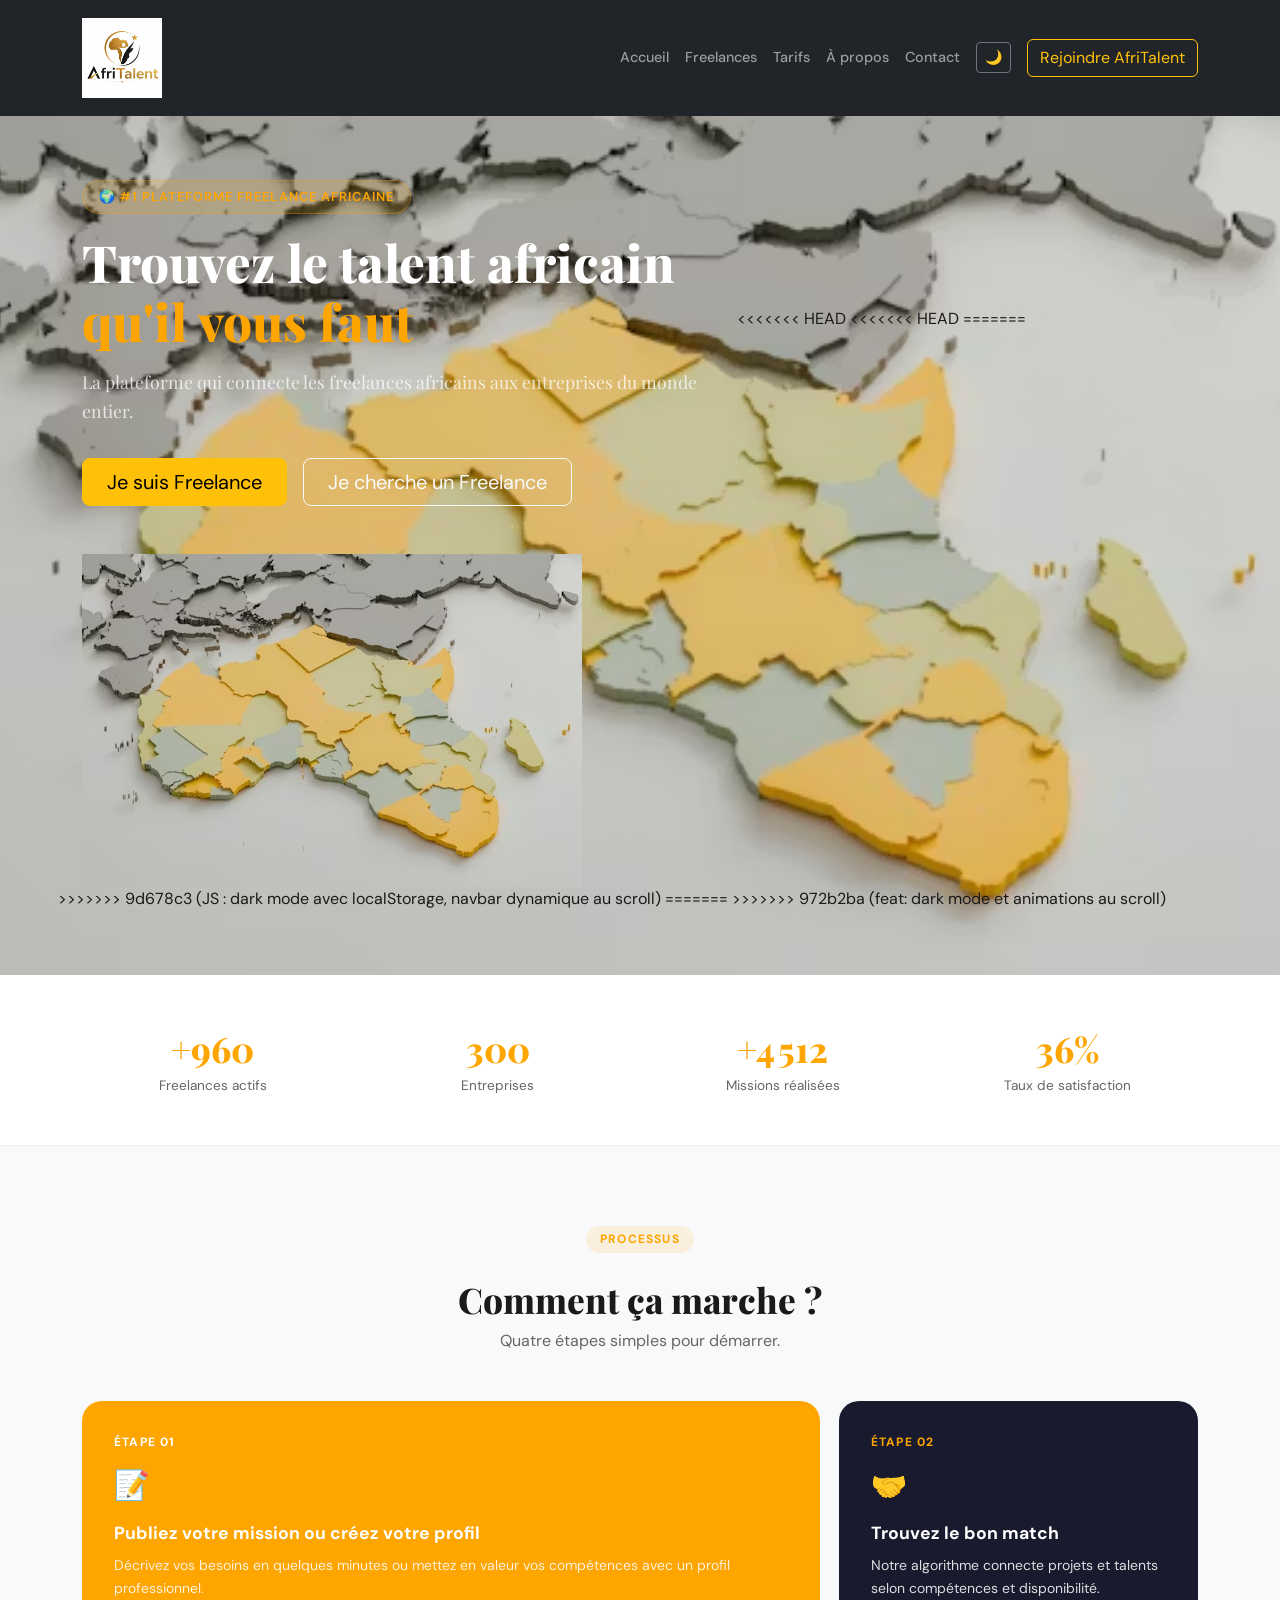
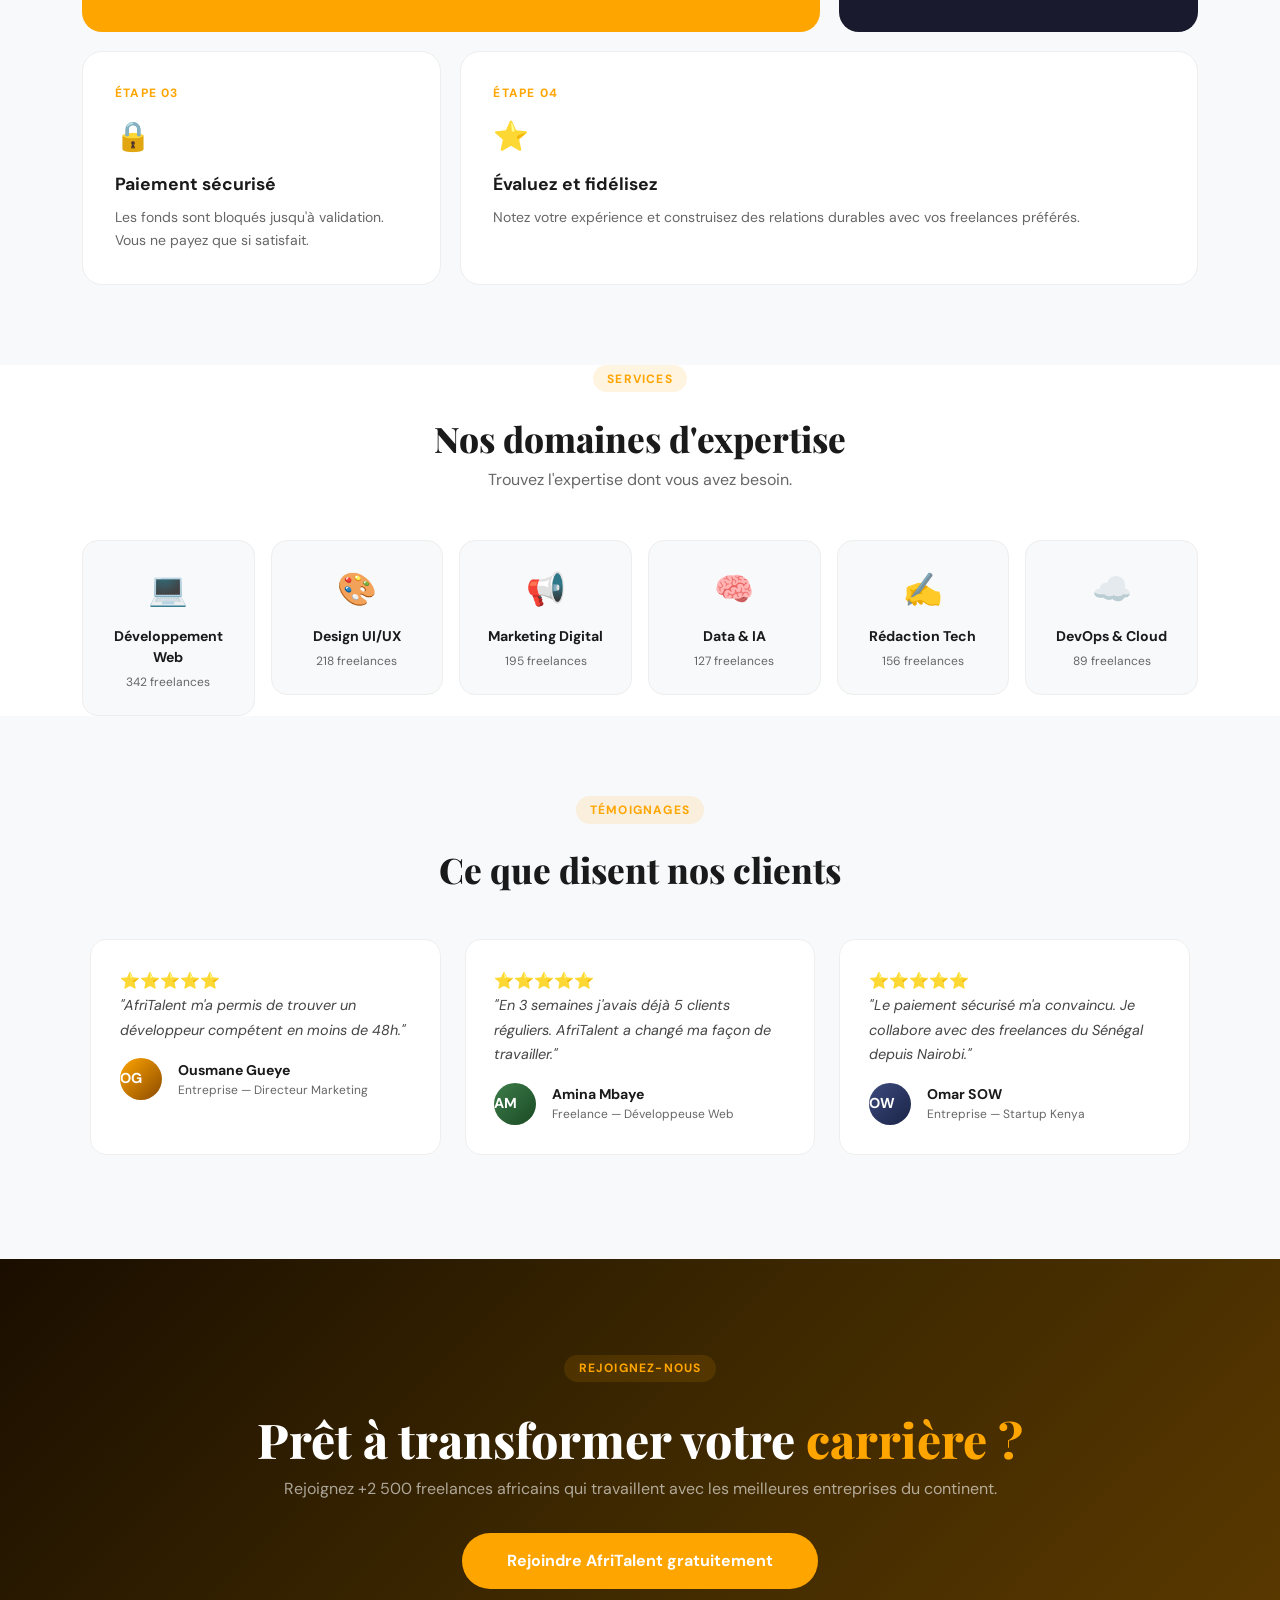
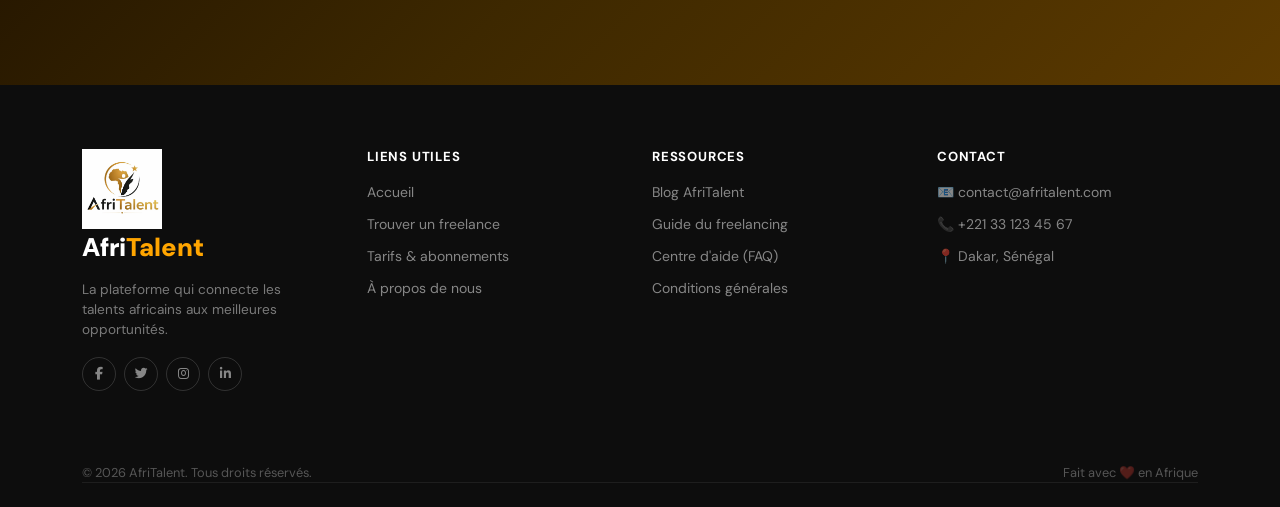
==== index.html @ da642a26 "CSS : Bento Grid, section hero et catégories, effet hover" ====
<!DOCTYPE html>
<html lang="fr">
<head>
    <meta charset="UTF-8">
    <meta name="viewport" content="width=device-width, initial-scale=1.0">
    <title>AfriTalent</title>
    <!-- Bootstrap -->
    <link href="https://cdn.jsdelivr.net/npm/bootstrap@5.3.8/dist/css/bootstrap.min.css" rel="stylesheet">
    <!-- Font Awesome -->
    <link href="https://cdnjs.cloudflare.com/ajax/libs/font-awesome/6.5.0/css/all.min.css" rel="stylesheet">
    <!-- Google Fonts -->
    <link rel="preconnect" href="https://fonts.googleapis.com">
    <link rel="preconnect" href="https://fonts.gstatic.com" crossorigin>
    <link href="https://fonts.googleapis.com/css2?family=DM+Sans:ital,opsz,wght@0,9..40,100..1000;1,9..40,100..1000&family=Playfair+Display:ital,wght@0,400..900;1,400..900&display=swap" rel="stylesheet">
    <!-- CSS perso -->
    <link rel="stylesheet" href="css/style.css">
</head>
<body>

<!-- === NAVBAR === -->
<header>
    <nav class="navbar navbar-expand-lg navbar-dark bg-dark sticky-top" id="mainNav">
        <div class="container">
            <a class="navbar-brand" href="index.html">
                <img src="images/AfriTalent log .jpeg" alt="Logo AfriTalent" height="50">
            </a>
            <button class="navbar-toggler" type="button"
                data-bs-toggle="collapse"
                data-bs-target="#navMenu"
                aria-controls="navMenu"
                aria-expanded="false"
                aria-label="Toggle navigation">
                <span class="navbar-toggler-icon"></span>
            </button>
            <div class="collapse navbar-collapse" id="navMenu">
                <ul class="navbar-nav ms-auto align-items-center">
                    <li class="nav-item"><a class="nav-link" href="index.html">Accueil</a></li>
                    <li class="nav-item"><a class="nav-link" href="freelances.html">Freelances</a></li>
                    <li class="nav-item"><a class="nav-link" href="tarifs.html">Tarifs</a></li>
                    <li class="nav-item"><a class="nav-link" href="about.html">À propos</a></li>
                    <li class="nav-item"><a class="nav-link" href="contact.html">Contact</a></li>
                    <!-- Bouton dark mode -->
                    <li class="nav-item ms-2">
                        <button id="darkModeBtn" class="btn btn-outline-secondary btn-sm">🌙</button>
                    </li>
                    <li class="nav-item ms-3">
                        <a href="#" class="btn btn-outline-warning">Rejoindre AfriTalent</a>
                    </li>
                </ul>
            </div>
        </div>
    </nav>
</header>

<main>

    <!-- === HERO === -->
    <section id="hero">
        <div class="container">
            <div class="row align-items-center g-5">
                <div class="col-lg-7 text-white">
                    <span class="hero-label">🌍 #1 Plateforme Freelance Africaine</span>
                    <h1>Trouvez le talent africain <span>qu'il vous faut</span></h1>
                    <h2>La plateforme qui connecte les freelances africains aux entreprises du monde entier.</h2>
                    <div class="d-flex flex-wrap gap-3">
                        <a href="freelances.html" class="btn btn-warning btn-lg px-4">Je suis Freelance</a>
                        <a href="freelances.html" class="btn btn-outline-light btn-lg px-4">Je cherche un Freelance</a>
                    </div>
                </div>
<<<<<<< HEAD
<<<<<<< HEAD
=======
                <!-- Image asymétrique droite -->
                <div class="col-lg-6">
                    <img src="images/african.avif"
                         alt="Freelances africains"
                         class="img-fluid hero-img-asym">
                </div>
>>>>>>> 9d678c3 (JS : dark mode avec localStorage, navbar dynamique au scroll)
=======
>>>>>>> 972b2ba (feat: dark mode et animations au scroll)
            </div>
        </div>
    </section>

    <!-- === STATISTIQUES === -->
    <section id="statistiques">
        <div class="container">
            <div class="row text-center g-4">
                <div class="col-6 col-md-3">
                    <div class="stat-number">+<span class="counter" data-target="2500">0</span></div>
                    <div class="stat-label">Freelances actifs</div>
                </div>
                <div class="col-6 col-md-3">
                    <div class="stat-number"><span class="counter" data-target="800">0</span></div>
                    <div class="stat-label">Entreprises</div>
                </div>
                <div class="col-6 col-md-3">
                    <div class="stat-number">+<span class="counter" data-target="12000">0</span></div>
                    <div class="stat-label">Missions réalisées</div>
                </div>
                <div class="col-6 col-md-3">
                    <div class="stat-number"><span class="counter" data-target="98">0</span>%</div>
                    <div class="stat-label">Taux de satisfaction</div>
                </div>
            </div>
        </div>
    </section>

    <!-- === COMMENT CA MARCHE === -->
    <section id="how">
        <div class="container">
            <div class="text-center mb-5">
                <span class="section-label">Processus</span>
                <h2 class="section-title">Comment ça marche ?</h2>
                <p class="section-sub">Quatre étapes simples pour démarrer.</p>
            </div>
            <div class="bento-grid">
                <div class="bento-card accent large">
                    <div class="bento-step">Étape 01</div>
                    <div class="bento-icon">📝</div>
                    <div class="bento-title">Publiez votre mission ou créez votre profil</div>
                    <div class="bento-desc">Décrivez vos besoins en quelques minutes ou mettez en valeur vos compétences avec un profil professionnel.</div>
                </div>
                <div class="bento-card dark">
                    <div class="bento-step">Étape 02</div>
                    <div class="bento-icon">🤝</div>
                    <div class="bento-title">Trouvez le bon match</div>
                    <div class="bento-desc">Notre algorithme connecte projets et talents selon compétences et disponibilité.</div>
                </div>
                <div class="bento-card light">
                    <div class="bento-step">Étape 03</div>
                    <div class="bento-icon">🔒</div>
                    <div class="bento-title">Paiement sécurisé</div>
                    <div class="bento-desc">Les fonds sont bloqués jusqu'à validation. Vous ne payez que si satisfait.</div>
                </div>
                <div class="bento-card light large">
                    <div class="bento-step">Étape 04</div>
                    <div class="bento-icon">⭐</div>
                    <div class="bento-title">Évaluez et fidélisez</div>
                    <div class="bento-desc">Notez votre expérience et construisez des relations durables avec vos freelances préférés.</div>
                </div>
            </div>
        </div>
    </section>

    <!-- === CATEGORIES === -->
    <section id="services">
        <div class="container">
            <div class="text-center mb-5">
                <span class="section-label">Services</span>
                <h2 class="section-title">Nos domaines d'expertise</h2>
                <p class="section-sub">Trouvez l'expertise dont vous avez besoin.</p>
            </div>
            <div class="row g-3">
                <div class="col-6 col-md-4 col-lg-2">
                    <div class="cat-card">
                        <div class="cat-icon">💻</div>
                        <div class="cat-title">Développement Web</div>
                        <div class="cat-count">342 freelances</div>
                    </div>
                </div>
                <div class="col-6 col-md-4 col-lg-2">
                    <div class="cat-card">
                        <div class="cat-icon">🎨</div>
                        <div class="cat-title">Design UI/UX</div>
                        <div class="cat-count">218 freelances</div>
                    </div>
                </div>
                <div class="col-6 col-md-4 col-lg-2">
                    <div class="cat-card">
                        <div class="cat-icon">📢</div>
                        <div class="cat-title">Marketing Digital</div>
                        <div class="cat-count">195 freelances</div>
                    </div>
                </div>
                <div class="col-6 col-md-4 col-lg-2">
                    <div class="cat-card">
                        <div class="cat-icon">🧠</div>
                        <div class="cat-title">Data & IA</div>
                        <div class="cat-count">127 freelances</div>
                    </div>
                </div>
                <div class="col-6 col-md-4 col-lg-2">
                    <div class="cat-card">
                        <div class="cat-icon">✍️</div>
                        <div class="cat-title">Rédaction Tech</div>
                        <div class="cat-count">156 freelances</div>
                    </div>
                </div>
                <div class="col-6 col-md-4 col-lg-2">
                    <div class="cat-card">
                        <div class="cat-icon">☁️</div>
                        <div class="cat-title">DevOps & Cloud</div>
                        <div class="cat-count">89 freelances</div>
                    </div>
                </div>
            </div>
        </div>
    </section>

    <!-- === TEMOIGNAGES === -->
    <section id="temoignages">
        <div class="container">
            <div class="text-center mb-5">
                <span class="section-label">Témoignages</span>
                <h2 class="section-title">Ce que disent nos clients</h2>
            </div>
            <div id="testiCarousel" class="carousel slide" data-bs-ride="carousel">
                <div class="carousel-indicators">
                    <button type="button" data-bs-target="#testiCarousel" data-bs-slide-to="0" class="active"></button>
                    <button type="button" data-bs-target="#testiCarousel" data-bs-slide-to="1"></button>
                    <button type="button" data-bs-target="#testiCarousel" data-bs-slide-to="2"></button>
                </div>
                <div class="carousel-inner pb-4">
                    <!-- Slide 1 -->
                    <div class="carousel-item active">
                        <div class="row g-4 px-2">
                            <div class="col-md-4">
                                <div class="testi-card">
                                    <div class="testi-stars">⭐⭐⭐⭐⭐</div>
                                    <p class="testi-quote">"AfriTalent m'a permis de trouver un développeur compétent en moins de 48h."</p>
                                    <div class="d-flex align-items-center gap-3 mt-3">
                                        <div class="testi-avatar" style="background:linear-gradient(135deg,orange,#8B4A00);">OG</div>
                                        <div>
                                            <div class="testi-name">Ousmane Gueye</div>
                                            <div class="testi-role">Entreprise — Directeur Marketing</div>
                                        </div>
                                    </div>
                                </div>
                            </div>
                            <div class="col-md-4">
                                <div class="testi-card">
                                    <div class="testi-stars">⭐⭐⭐⭐⭐</div>
                                    <p class="testi-quote">"En 3 semaines j'avais déjà 5 clients réguliers. AfriTalent a changé ma façon de travailler."</p>
                                    <div class="d-flex align-items-center gap-3 mt-3">
                                        <div class="testi-avatar" style="background:linear-gradient(135deg,#3D7D4A,#1A4A24);">AM</div>
                                        <div>
                                            <div class="testi-name">Amina Mbaye</div>
                                            <div class="testi-role">Freelance — Développeuse Web</div>
                                        </div>
                                    </div>
                                </div>
                            </div>
                            <div class="col-md-4">
                                <div class="testi-card">
                                    <div class="testi-stars">⭐⭐⭐⭐⭐</div>
                                    <p class="testi-quote">"Le paiement sécurisé m'a convaincu. Je collabore avec des freelances du Sénégal depuis Nairobi."</p>
                                    <div class="d-flex align-items-center gap-3 mt-3">
                                        <div class="testi-avatar" style="background:linear-gradient(135deg,#3D4A7D,#1A2447);">OW</div>
                                        <div>
                                            <div class="testi-name">Omar SOW</div>
                                            <div class="testi-role">Entreprise — Startup Kenya</div>
                                        </div>
                                    </div>
                                </div>
                            </div>
                        </div>
                    </div>
                    <!-- Slide 2 -->
                    <div class="carousel-item">
                        <div class="row g-4 px-2">
                            <div class="col-md-4">
                                <div class="testi-card">
                                    <div class="testi-stars">⭐⭐⭐⭐⭐</div>
                                    <p class="testi-quote">"Mes revenus ont triplé en 6 mois. J'ai pu quitter mon emploi salarié grâce à AfriTalent."</p>
                                    <div class="d-flex align-items-center gap-3 mt-3">
                                        <div class="testi-avatar" style="background:linear-gradient(135deg,#D44343,#8B1A1A);">FD</div>
                                        <div>
                                            <div class="testi-name">Fatou Diallo</div>
                                            <div class="testi-role">Freelance — Data Analyst</div>
                                        </div>
                                    </div>
                                </div>
                            </div>
                            <div class="col-md-4">
                                <div class="testi-card">
                                    <div class="testi-stars">⭐⭐⭐⭐</div>
                                    <p class="testi-quote">"La plateforme est intuitive, le support réactif. Nos projets sont toujours livrés dans les délais."</p>
                                    <div class="d-flex align-items-center gap-3 mt-3">
                                        <div class="testi-avatar" style="background:linear-gradient(135deg,#43B8D4,#1A6B8B);">MC</div>
                                        <div>
                                            <div class="testi-name">Mohamed Camara</div>
                                            <div class="testi-role">Entreprise — Mali Invest</div>
                                        </div>
                                    </div>
                                </div>
                            </div>
                            <div class="col-md-4">
                                <div class="testi-card">
                                    <div class="testi-stars">⭐⭐⭐⭐⭐</div>
                                    <p class="testi-quote">"AfriTalent est la preuve que l'Afrique déborde de talents. Fier d'y contribuer chaque jour."</p>
                                    <div class="d-flex align-items-center gap-3 mt-3">
                                        <div class="testi-avatar" style="background:linear-gradient(135deg,#A843D4,#5A1A8B);">ZA</div>
                                        <div>
                                            <div class="testi-name">Mouhamed THIANE</div>
                                            <div class="testi-role">Freelance — UX Designer</div>
                                        </div>
                                    </div>
                                </div>
                            </div>
                        </div>
                    </div>
                    <!-- Slide 3 -->
                    <div class="carousel-item">
                        <div class="row g-4 px-2">
                            <div class="col-md-4">
                                <div class="testi-card">
                                    <div class="testi-stars">⭐⭐⭐⭐⭐</div>
                                    <p class="testi-quote">"Nous avons trouvé un expert DevOps en 24h pour un projet critique. Qualité au rendez-vous."</p>
                                    <div class="d-flex align-items-center gap-3 mt-3">
                                        <div class="testi-avatar" style="background:linear-gradient(135deg,#D48743,#8B4A1A);">MD</div>
                                        <div>
                                            <div class="testi-name">Moustapha DIOP</div>
                                            <div class="testi-role">Entreprise — CTO FinTechCI</div>
                                        </div>
                                    </div>
                                </div>
                            </div>
                            <div class="col-md-4">
                                <div class="testi-card">
                                    <div class="testi-stars">⭐⭐⭐⭐</div>
                                    <p class="testi-quote">"Excellente expérience. Les profils sont bien vérifiés. Très bonne initiative panafricaine."</p>
                                    <div class="d-flex align-items-center gap-3 mt-3">
                                        <div class="testi-avatar" style="background:linear-gradient(135deg,#43D4A8,#1A8B62);">OT</div>
                                        <div>
                                            <div class="testi-name">Oumou THIANE</div>
                                            <div class="testi-role">Freelance — Rédactrice Tech</div>
                                        </div>
                                    </div>
                                </div>
                            </div>
                            <div class="col-md-4">
                                <div class="testi-card">
                                    <div class="testi-stars">⭐⭐⭐⭐⭐</div>
                                    <p class="testi-quote">"J'ai rejoint AfriTalent il y a 1 an. Aujourd'hui j'ai une équipe virtuelle et des projets passionnants."</p>
                                    <div class="d-flex align-items-center gap-3 mt-3">
                                        <div class="testi-avatar" style="background:linear-gradient(135deg,#D4C443,#8B7A1A);">DB</div>
                                        <div>
                                            <div class="testi-name">Diallo Boubacar</div>
                                            <div class="testi-role">Freelance — Growth Hacker</div>
                                        </div>
                                    </div>
                                </div>
                            </div>
                        </div>
                    </div>
                </div>
                <!-- Bouton Précédent-->
                <button class="carousel-control-prev" type="button" data-bs-target="#testiCarousel" data-bs-slide="prev">
                    <span class="carousel-control-prev-icon" aria-hidden="true"></span>
                    <span class="visually-hidden">Précédent</span>
                </button>
                <!-- Bouton Suivant-->
                <button class="carousel-control-next" type="button" data-bs-target="#testiCarousel" data-bs-slide="next">
                    <span class="carousel-control-next-icon" aria-hidden="true"></span>
                    <span class="visually-hidden">Suivant</span>
                </button>
            </div>
        </div>
    </section>

    <!-- === CTA === -->
    <section id="cta">
        <div class="container">
            <span class="section-label">Rejoignez-nous</span>
            <h2>Prêt à transformer votre <span>carrière ?</span></h2>
            <p>Rejoignez +2 500 freelances africains qui travaillent avec les meilleures entreprises du continent.</p>
            <a href="#" class="btn-cta">Rejoindre AfriTalent gratuitement</a>
        </div>
    </section>

</main>

<!-- === FOOTER === -->
<footer>
    <div class="container">
        <div class="row g-4">
            <div class="col-lg-3 col-md-6">
                <a class="navbar-brand" href="index.html">
                <img src="images/AfriTalent log .jpeg" alt="Logo AfriTalent" height="50">
                </a>
                <div class="footer-brand">Afri<span>Talent</span></div>
                <p class="footer-desc">La plateforme qui connecte les talents africains aux meilleures opportunités.</p>
                <div class="mt-3 d-flex gap-2">
                    <a href="#" class="social-icon"><i class="fab fa-facebook-f"></i></a>
                    <a href="#" class="social-icon"><i class="fab fa-twitter"></i></a>
                    <a href="#" class="social-icon"><i class="fab fa-instagram"></i></a>
                    <a href="#" class="social-icon"><i class="fab fa-linkedin-in"></i></a>
                </div>
            </div>
            <div class="col-lg-3 col-md-6">
                <h6 class="footer-title">Liens utiles</h6>
                <ul class="footer-links">
                    <li><a href="index.html">Accueil</a></li>
                    <li><a href="freelances.html">Trouver un freelance</a></li>
                    <li><a href="tarifs.html">Tarifs & abonnements</a></li>
                    <li><a href="about.html">À propos de nous</a></li>
                </ul>
            </div>
            <div class="col-lg-3 col-md-6">
                <h6 class="footer-title">Ressources</h6>
                <ul class="footer-links">
                    <li><a href="#">Blog AfriTalent</a></li>
                    <li><a href="#">Guide du freelancing</a></li>
                    <li><a href="#">Centre d'aide (FAQ)</a></li>
                    <li><a href="#">Conditions générales</a></li>
                </ul>
            </div>
            <div class="col-lg-3 col-md-6">
                <h6 class="footer-title">Contact</h6>
                <ul class="footer-links">
                    <li><a href="#">📧 contact@afritalent.com</a></li>
                    <li><a href="#">📞 +221 33 123 45 67</a></li>
                    <li><a href="#">📍 Dakar, Sénégal</a></li>
                </ul>
            </div>
        </div>
        <div class="footer-bottom">
            <span>© <span id="year"></span> AfriTalent. Tous droits réservés.</span>
            <span>Fait avec ❤️ en Afrique</span>
        </div>
    </div>
</footer>

<!-- Bootstrap JS -->
<script src="https://cdn.jsdelivr.net/npm/bootstrap@5.3.8/dist/js/bootstrap.bundle.min.js"></script>
<script src="js/main.js"></script>

<!-- Bouton retour en haut -->
<button id="btnTop" style="display:none;position:fixed;bottom:30px;right:30px;width:45px;height:45px;background:orange;color:white;border:none;border-radius:50%;font-size:1.2rem;cursor:pointer;z-index:999;align-items:center;justify-content:center;box-shadow:0 4px 15px rgba(255,165,0,0.4);">↑</button>

</body>
</html>
---- css/style.css ----
/* ==VARIABLES CSS ==*/
:root{
    --couleur-primaire:#FFA500;
    --couleur-sombre:#0D0D0D;
    --couleur-fond:#F8F9FA;
    --couleur-texte: #1A1A1A;
    --couleur-muted: #666666;
    --couleur-blanc: #FFFFFF;
    --border-radius: 20px;
    --transition: all 0.3s ease;
}

/* == BASE ==*/
*{
    margin: 0;
    padding: 0;
    box-sizing: border-box;
}

body{
    font-family: 'DM Sans', sans-serif;
    color: var(--couleur-texte);
    background: var(--couleur-blanc);
}

h1, h2, h3{
    font-family: 'PlayFair Display', serrif;
}
/* -- NAVBAR --*/
.navbar-brand img{
    width: 80px;
    height: auto;
}

.nav-link{
    font-size: 0.9rem;
    font-weight: 500;
    transition: color 0.2s;
}

.nav-link:hover {
    color:var(--couleur-primaire) !important;
}

/* -- HERO*/
#hero{
    background-image: url('../images/african.avif');
    background-size: cover;
    background-position: center;
    background-repeat: no-repeat;
    min-height: 90vh;
    display: flex;
    align-items: center;
    padding: 4rem 0;
    position: relative;
}

.overlay{  
    position: absolute;
    inset: 0;
    background: rgba(0, 0, 0, 0.60);
    z-index: 0;
}

#hero .container{
    position: relative;
    z-index: 1;
}

#hero h1{
    font-family: 'Playfair Display', serif;
    font-size:clamp(2rem, 5vw, 3.2rem);
    font-weight: 800;
    line-height: 1.15;
    margin-bottom: 1rem;
    color: #ffffff;
}

#hero h1 span{
    color: var(--couleur-primaire);
}

#hero h2{
    font-size: 1.1rem;
    font-weight: 300;
    color: rgba(255, 255, 255, 0.75);
    line-height: 1.7;
    margin-bottom: 2rem;
}

.hero-label {
    background: rgba(255, 165, 0, 0.15);
    color: var(--couleur-primaire);
    border: 1px solid rgba(255, 165, 0, 0.3);
    border-radius: 50px;
    font-size: 0.8rem;
    font-weight: 600;
    letter-spacing: 0.08em;
    text-transform: uppercase;
    padding: 0.4rem 1rem;
    display: inline-block;
    margin-bottom: 1.2rem;
}

/* ── SECTION LABELS ── */
.section-label {
    background: rgba(255, 165, 0, 0.12);
    color: var(--couleur-primaire);
    border-radius: 50px;
    font-size: 0.75rem;
    font-weight: 700;
    letter-spacing: 0.1em;
    text-transform: uppercase;
    padding: 0.3rem 0.9rem;
    display: inline-block;
    margin-bottom: 0.8rem;
}

.section-title {
    font-family: 'Playfair Display', serif;
    font-size: 2.2rem;
    font-weight: 800;
    margin-top: 0.8rem;
    margin-bottom: 0.5rem;
}

.section-sub {
    color: var(--couleur-muted);
    font-size: 1rem;
}

/* ── STATISTIQUES ── */
#statistiques {
    background: var(--couleur-blanc);
    padding: 3rem 0;
    border-bottom: 1px solid #eee;
}

.stat-number {
    font-family: 'Playfair Display', serif;
    font-size: 2.2rem;
    font-weight: 800;
    color: var(--couleur-primaire);
}

.stat-label {
    color: var(--couleur-muted);
    font-size: 0.85rem;
}

/* ── BENTO GRID ── */
#how {
    padding: 5rem 0;
    background: var(--couleur-fond);
}

.bento-grid {
    display: grid;
    grid-template-columns: repeat(3, 1fr);
    gap: 1.2rem;
}

.bento-card {
    border-radius: 20px;
    padding: 2rem;
    transition: var(--transition);
}

.bento-card:hover {
    transform: translateY(-4px);
    box-shadow: 0 16px 40px rgba(0, 0, 0, 0.1);
}

.bento-card.large {
    grid-column: span 2;
}

.bento-card.accent {
    background: var(--couleur-primaire);
    color: white;
}

.bento-card.dark {
    background: #1a1a2e;
    color: white;
}

.bento-card.light {
    background: var(--couleur-blanc);
    border: 1.5px solid #eee;
}

.bento-step {
    font-size: 0.75rem;
    font-weight: 700;
    letter-spacing: 0.1em;
    text-transform: uppercase;
    margin-bottom: 0.8rem;
}

.bento-card.accent .bento-step { color: white; }
.bento-card.dark .bento-step   { color: var(--couleur-primaire); }
.bento-card.light .bento-step  { color: var(--couleur-primaire); }

.bento-icon {
    font-size: 1.8rem;
    margin-bottom: 0.8rem;
}

.bento-title {
    font-size: 1.1rem;
    font-weight: 700;
    margin-bottom: 0.5rem;
}

.bento-desc {
    font-size: 0.875rem;
    line-height: 1.65;
    opacity: 0.85;
}

.bento-card.light .bento-desc {
    color: var(--couleur-muted);
    opacity: 1;
}

<<<<<<< HEAD
=======
/* -- CATEGORIES __*/
#services {
    padding: 5rem 0;
    background: var(--couleur-blanc);
}

.cat-card{
    background: var(--couleur-fond);
    border: 1.5px solid #eee;
    border-radius: 16px;
    padding: 1.5rem 1rem;
    text-align: center;
    cursor: pointer;
    transition: var(--transition);
}

.cat-card:hover{
    border-color: var(--couleur-primaire);
    transform: translateY(-6px);
    box-shadow: 0 15px 40px rgba(255, 165, 0, 0.2);
}

.cat-icon{
    font-size: 2rem;
    margin-bottom: 0.8rem;
}

.cat-title{
    font-weight: 700;
    font-size: 0.88rem;
    margin-bottom: 0.3rem;
}

.cat-count{
    font-size: 0.75rem;
    color: var(--couleur-muted);
}
/*-- TEMOIGNAGES*/
#temoignages {
    padding: 5rem 0;
    background: var(--couleur-fond);
}

.testi-card{
    background: var(--couleur-blanc);
    border: 1px solid #eee;
    border-radius: 16px;
    padding: 1.8rem;
    height: 100%;
}

.testi-starts{
    color: var(--couleur-primaire);
    margin-bottom: 0.8rem;
}

.testi-quote{
    font-style: italic;
    color: #444;
    font-size: 0.9rem;
    line-height: 1.7;
}

.testi-avatar{
    width: 42px;
    height: 42px;
    border-radius: 50%;
    display: flex;
    align-items: center;
    color: white;
    font-weight: 700;
    font-size: 0.9rem;
    flex-shrink: 0;
}

.testi-name{
    font-weight: 700;
    font-size: 0.88rem;
}

.testi-role{
    font-size: 0.75rem;
    color: var(--couleur-muted);
}

.carasoul-indicators button{
    width: 8px !important;
    height: 8px !important;
    border-radius: 50% !important;
    background-color: #ccc !important;
}

.carasoul-indicators .active{
    background-color: var(--couleur-primaire) !important;
}

/* -- CTA --*/
#cta{
    background: linear-gradient(135deg, #1A0E00 0%, #3D2800 50%, #5C3A00 100%);
    padding: 6rem 0;
    text-align: center;
}

#cta h2{
    font-size: clamp(1.8rem, 4vw, 3rem);
    font-weight: 800;
    color: white;
    margin: 1rem 0 0.5rem;
}

#cta h2 span{
    color: var(--couleur-primaire);
}

#cta p{
    color: rgba(255, 255, 255, 0.6);
    margin-bottom: 2rem;
}

.btn-cta{
    background: var(--couleur-primaire);
    color: white;
    border: none;
    border-radius: 50px;
    padding: 1rem 2.8rem;
    font-weight: 700;
    font-size: 1rem;
    transition: var(--transition);
    text-decoration: none;
    display: inline-block;
}

.btn-cta:hover{
    background: #e69500;
    transform: translateY(-2px);
    color: white;
}

/* -- FOOTER --*/
footer{
    background: var(--couleur-sombre);
    color: rgba(255, 255, 255, 0.6);
    padding: 4rem 0 1.5rem;
}

.footer-brand{
    font-size: 1.6rem;
    font-weight: 900;
    color:white;
}

.footer-brand span{
    color: var(--couleur-primaire);
}

.footer-desc{
    font-size: 0.85rem;
    color: rgba( 255, 255, 255, 0.45);
    margin-top: 0.8rem;
    max-width: 220px;
}

.footer-title{
    color: white;
    font-size: 0.82rem;
    font-weight: 700;
    letter-spacing: 0.06em;
    text-transform: uppercase;
    margin-bottom: 1rem;
}

.footer-links{
    list-style: none;
    padding: 0;
}

.footer-links li {
    margin-bottom: 0.5rem;
}

.footer-links a{
     color: rgba( 255, 255, 255, 0.5);
     text-decoration: none;
     font-size: 0.875rem;
     transition: color 0.2s;
}

.footer-link a:hover{
    color: var(--couleur-primaire);
}

.social-icon{
    width: 34px;
    height: 34px;
    border: 1px solid  rgba( 255, 255, 255, 0.15);
    border-radius: 50%;
    display: flex;
    align-items: center;
    justify-content: center;
    color: rgba( 255, 255, 255, 0.5);
    text-decoration: none;
    font-size: 0.8rem;
    transition: var(--transition);
}

.social-icon:hover{
    border-color: var(--couleur-primaire);
    color: var(--couleur-primaire);
}

.footer-bottom{
    border-bottom: 1px solid rgba( 255, 255, 255, 0.07);
    padding-top: 1.5rem;
    margin-top: 3rem;
    font-size: 0.8rem;
    color: rgba( 255, 255, 255, 0.3);
    display: flex;
    justify-content: space-between;
    flex-wrap: wrap;
    gap: 0.5rem;
}

/* -- PAGE TARIFS -- */
#tarifs-hero{
    padding: 3rem 0 2rem;
    background: var(--couleur-fond);
    text-align: center;
}

#plans{
    padding: 3rem 0 5rem;
    background: var(--couleur-fond);
}

.plan-card{
    background: var(--couleur-blanc);
    border: 1.5px solid #eee;
    border-radius: var(--couleur-radius);
    padding: 2rem;
    text-align: center;
    height: 100%;
    transition: var(--transition);
}

.plan-card:hover{
    transform: translateY(-6px);
    box-shadow: 0 15px 40px  rgba( 255, 255, 255, 0.1);
}

.plan-populaire{
    border: 2.5px solid var(--couleur-primaire);
    transform: scale(1.05);
    box-shadow: 0 20px 50px  rgba( 255, 165, 255, 0.25);
}

.badge-populaire{
    background: var(--couleur-primaire);
    color: white;
    border-radius: 50px;
    font-size: 0.78rem;
    font-weight: 700;
    padding: 0.3rem 0.9rem;
    display: inline-block;
    margin-bottom: 1rem;
}

.plan-nom{
    font-size: 1.3rem;
    font-weight: 800;
    margin-bottom: 0.5rem;
}

.plan-prix{
    font-size: 2rem;
    font-weight: 900;
    color: var(--couleur-muted);
    margin-bottom: 1.5rem;
}

.plan-prix span{
    font-size: 0.9rem;
    color: var(--couleur-muted);
    font-weight: 400;
}

.plan-feactures{
    list-style: none;
    padding: 0;
    text-align: left;
    margin-bottom: 1rem;
}

.plan-feactures li{
    padding: 0.4rem 0;
    font-size: 0.88rem;
    border-bottom: 1px solid #f0f0f0;
}

#faq{
    padding: 5rem 0;
    background: var(--couleur-blanc);
}

.accordion-button:not(.collapsed){
    background:rgba( 255, 165, 0, 0.1);
    color: var(--couleur-primaire);
}
.accordion-button:focus{
    box-shadow: 0 0 0 0.2rem rgba( 255, 165, 0, 0.25);;
}

/* -- PAGE FREELANCES --*/
#filtres{
    padding: 4rem 0 2rem;
    background: var(--couleur-fond);
}

.btn-filtre{
    background: var(--couleur-blanc);
    border: 1.5px solid #eee;
    border-radius: 50px;
    padding: 0.5rem 1.2rem;
    font-size: 0.85rem;
    font-weight: 600;
    cursor: pointer;
    transition: var(--transition);
    color: var(--couleur-texte);
}

.btn-filtre:hover,
.btn-filtre.actif {
    background: var(--couleur-primaire);
    border-color: var(--couleur-primaire);
    color: white;
}

#catalogue {
    padding: 3rem 0 5rem;
    background: var(--couleur-fond);
}

.freelance-card {
    background: var(--couleur-blanc);
    border: 1.5px solid #eee;
    border-radius: var(--border-radius);
    padding: 2rem;
    text-align: center;
    transition: var(--transition);
    height: 100%;
}


.freelance-card img{
    width: 80px;
    height: 80px;
    border-radius: 50%;
    object-fit: cover;
    margin: 0 auto 1rem;
    display: block;
}
.freelance-card:hover {
    border-color: var(--couleur-primaire);
    transform: translateY(-6px);
    box-shadow: 0 15px 40px rgba(255, 165, 0, 0.2);
}

.freelance-avatar {
    width: 70px;
    height: 70px;
    border-radius: 50%;
    background: linear-gradient(135deg, orange, #8B4A00);
    display: flex;
    align-items: center;
    justify-content: center;
    color: white;
    font-weight: 700;
    font-size: 1.2rem;
    margin: 0 auto 1rem;
}

.freelance-nom {
    font-weight: 700;
    font-size: 1rem;
    margin-bottom: 0.3rem;
}

.freelance-specialite {
    color: var(--couleur-primaire);
    font-size: 0.82rem;
    font-weight: 600;
    margin-bottom: 0.8rem;
}

.freelance-bio {
    font-size: 0.85rem;
    color: var(--couleur-muted);
    line-height: 1.6;
    margin-bottom: 1rem;
}

.freelance-info {
    display: flex;
    justify-content: space-between;
    align-items: center;
    font-size: 0.82rem;
}

.freelance-tarif {
    color: #444;
    font-weight: 600;
}

.freelance-note {
    color: var(--couleur-primaire);
}

/* ── PAGE ABOUT ── */
#histoire {
    padding: 5rem 0;
    background: var(--couleur-blanc);
}

#equipe {
    padding: 5rem 0;
    background: var(--couleur-fond);
}

.membre-card {
    background: var(--couleur-blanc);
    border: 1.5px solid #eee;
    border-radius: var(--border-radius);
    padding: 2rem;
    text-align: center;
    transition: var(--transition);
}

.membre-card:hover {
    border-color: var(--couleur-primaire);
    transform: translateY(-4px);
    box-shadow: 0 15px 40px rgba(255, 165, 0, 0.15);
}

.membre-avatar {
    width: 80px;
    height: 80px;
    border-radius: 50%;
    background: linear-gradient(135deg, orange, #8B4A00);
    display: flex;
    align-items: center;
    justify-content: center;
    color: white;
    font-weight: 700;
    font-size: 1.4rem;
    margin: 0 auto 1rem;
}

.membre-nom {
    font-weight: 700;
    font-size: 1rem;
    margin-bottom: 0.3rem;
}

.membre-poste {
    color: var(--couleur-primaire);
    font-size: 0.85rem;
    font-weight: 600;
    margin-bottom: 1rem;
}

.membre-socials a {
    width: 34px;
    height: 34px;
    border: 1px solid #eee;
    border-radius: 50%;
    display: inline-flex;
    align-items: center;
    justify-content: center;
    color: var(--couleur-muted);
    font-size: 0.8rem;
    text-decoration: none;
    margin: 0 0.2rem;
    transition: var(--transition);
}

.membre-socials a:hover {
    border-color: var(--couleur-primaire);
    color: var(--couleur-primaire);
}

#valeurs {
    padding: 5rem 0;
    background: var(--couleur-blanc);
}

.valeur-card {
    background: var(--couleur-fond);
    border: 1.5px solid #eee;
    border-radius: var(--border-radius);
    padding: 2rem;
    text-align: center;
    transition: var(--transition);
}

.valeur-card:hover {
    border-color: var(--couleur-primaire);
    transform: translateY(-4px);
}

.valeur-icon {
    font-size: 2.5rem;
    margin-bottom: 1rem;
}

.valeur-titre {
    font-weight: 700;
    margin-bottom: 0.5rem;
}

.valeur-desc {
    font-size: 0.875rem;
    color: var(--couleur-muted);
    line-height: 1.6;
}

/* ── PAGE CONTACT ── */
#contact-hero {
    padding: 4rem 0 2rem;
    background: var(--couleur-fond);
    text-align: center;
}

#contact-form {
    padding: 3rem 0 5rem;
    background: var(--couleur-blanc);
}

.msg-erreur {
    color: red;
    font-size: 0.8rem;
    margin-top: 0.3rem;
    min-height: 1rem;
}

#msg-succes {
    background: rgba(0, 180, 0, 0.1);
    border: 1px solid green;
    color: green;
    border-radius: 10px;
    padding: 1rem;
    margin-top: 1rem;
    text-align: center;
    font-weight: 600;
}

.contact-infos {
    background: var(--couleur-fond);
    border-radius: var(--border-radius);
    padding: 2rem;
    border: 1.5px solid #eee;
}

.contact-infos h5 {
    font-weight: 700;
    margin-bottom: 1.2rem;
}

.contact-infos p {
    font-size: 0.9rem;
    color: var(--couleur-muted);
    margin-bottom: 0.8rem;
}
.contact-section {
  background-color: #f8f9fa;
}

.contact-section h2,
.contact-section h3 {
  font-weight: bold;
}

.form-control,
.form-select {
  border-radius: 10px;
}

.btn-primary {
  padding: 10px 25px;
  border-radius: 10px;
}

.alert-success {
  border-radius: 10px;
}

/* ── RESPONSIVE ── */
@media (max-width: 1200px) {
    .bento-grid {
        grid-template-columns: repeat(2, 1fr);
    }
    .bento-card.large {
        grid-column: span 2;
    }
}

@media (max-width: 768px) {
    .bento-grid {
        grid-template-columns: 1fr;
    }
    .bento-card.large {
        grid-column: span 1;
    }
    #hero {
        min-height: 70vh;
        padding: 3rem 0;
    }
    .plan-populaire {
        transform: scale(1);
    }
    .footer-bottom {
        flex-direction: column;
        text-align: center;
    }
}

@media (max-width: 375px) {
    #hero h1 {
        font-size: 1.8rem;
    }
    .stat-number {
        font-size: 1.6rem;
    }
    .section-title {
        font-size: 1.6rem;
    }
    .plan-prix {
        font-size: 1.5rem;
    }
}
>>>>>>> 9d678c3 (JS : dark mode avec localStorage, navbar dynamique au scroll)
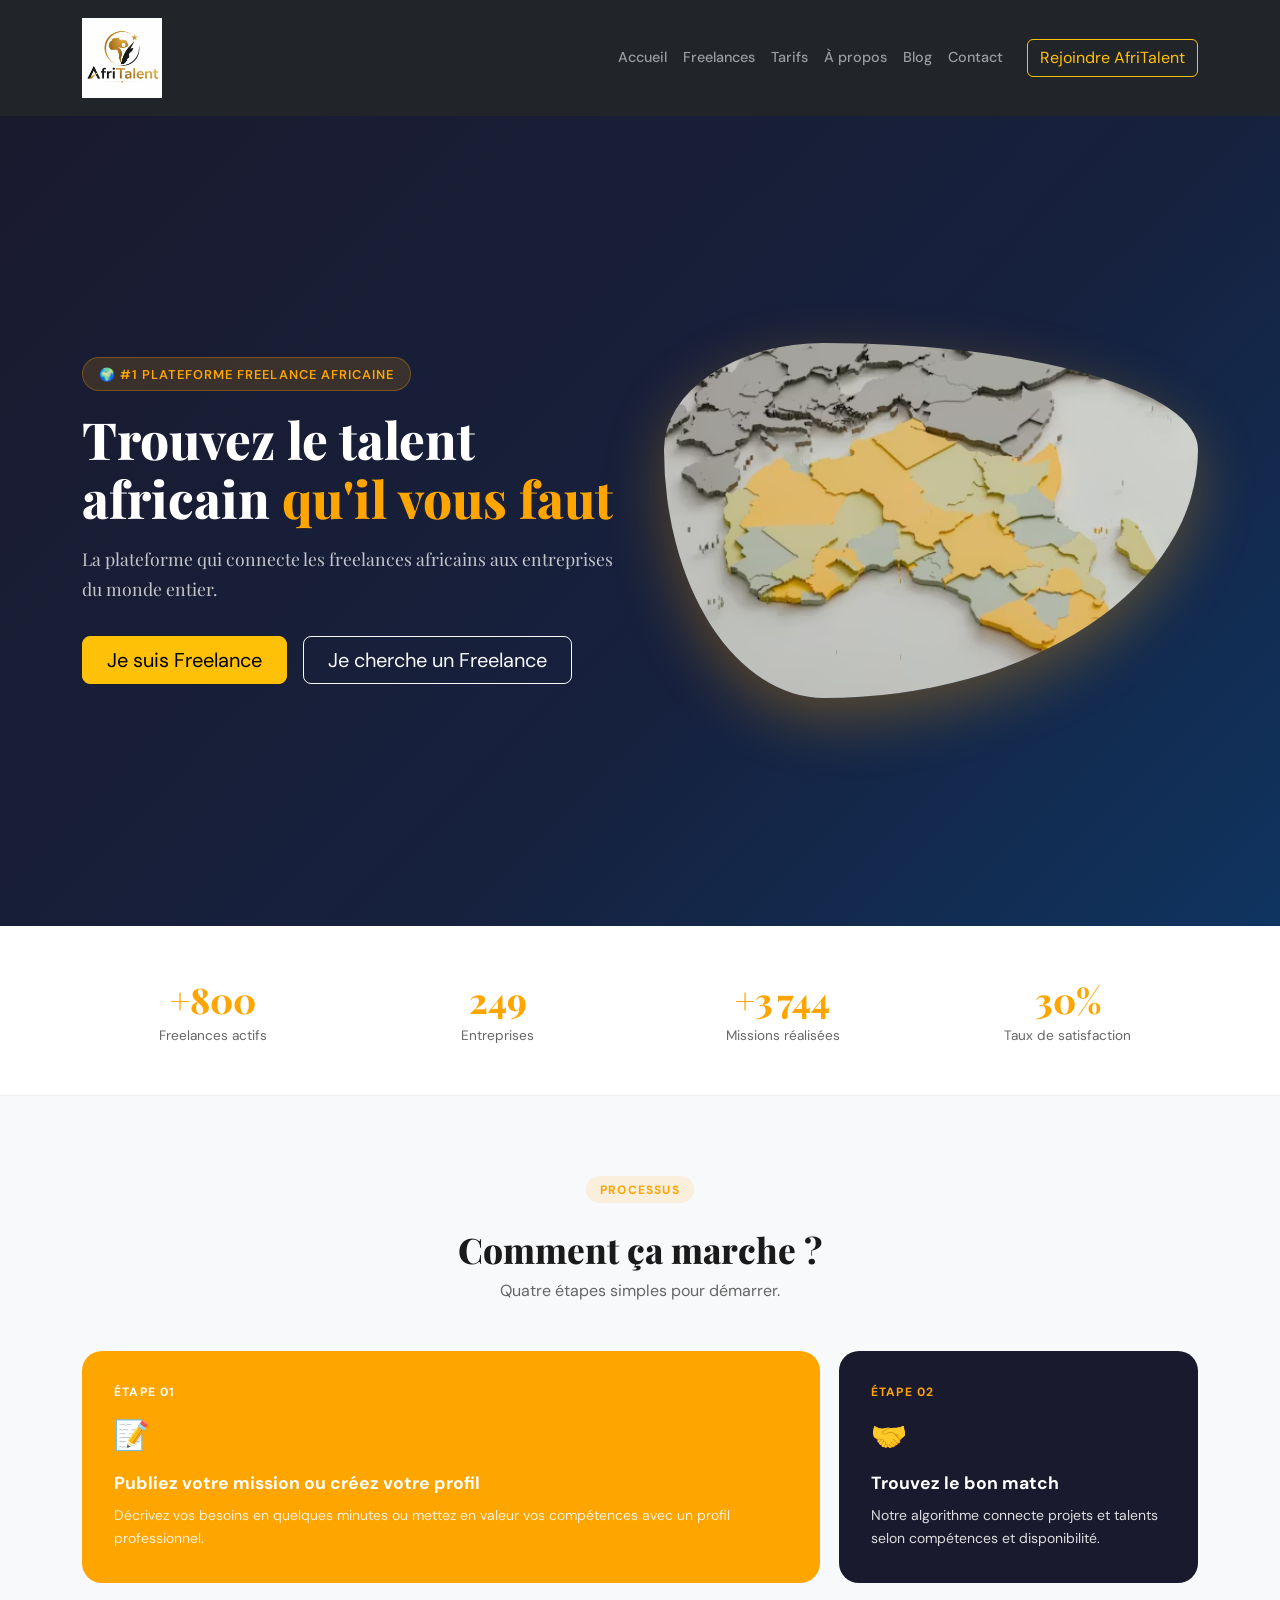
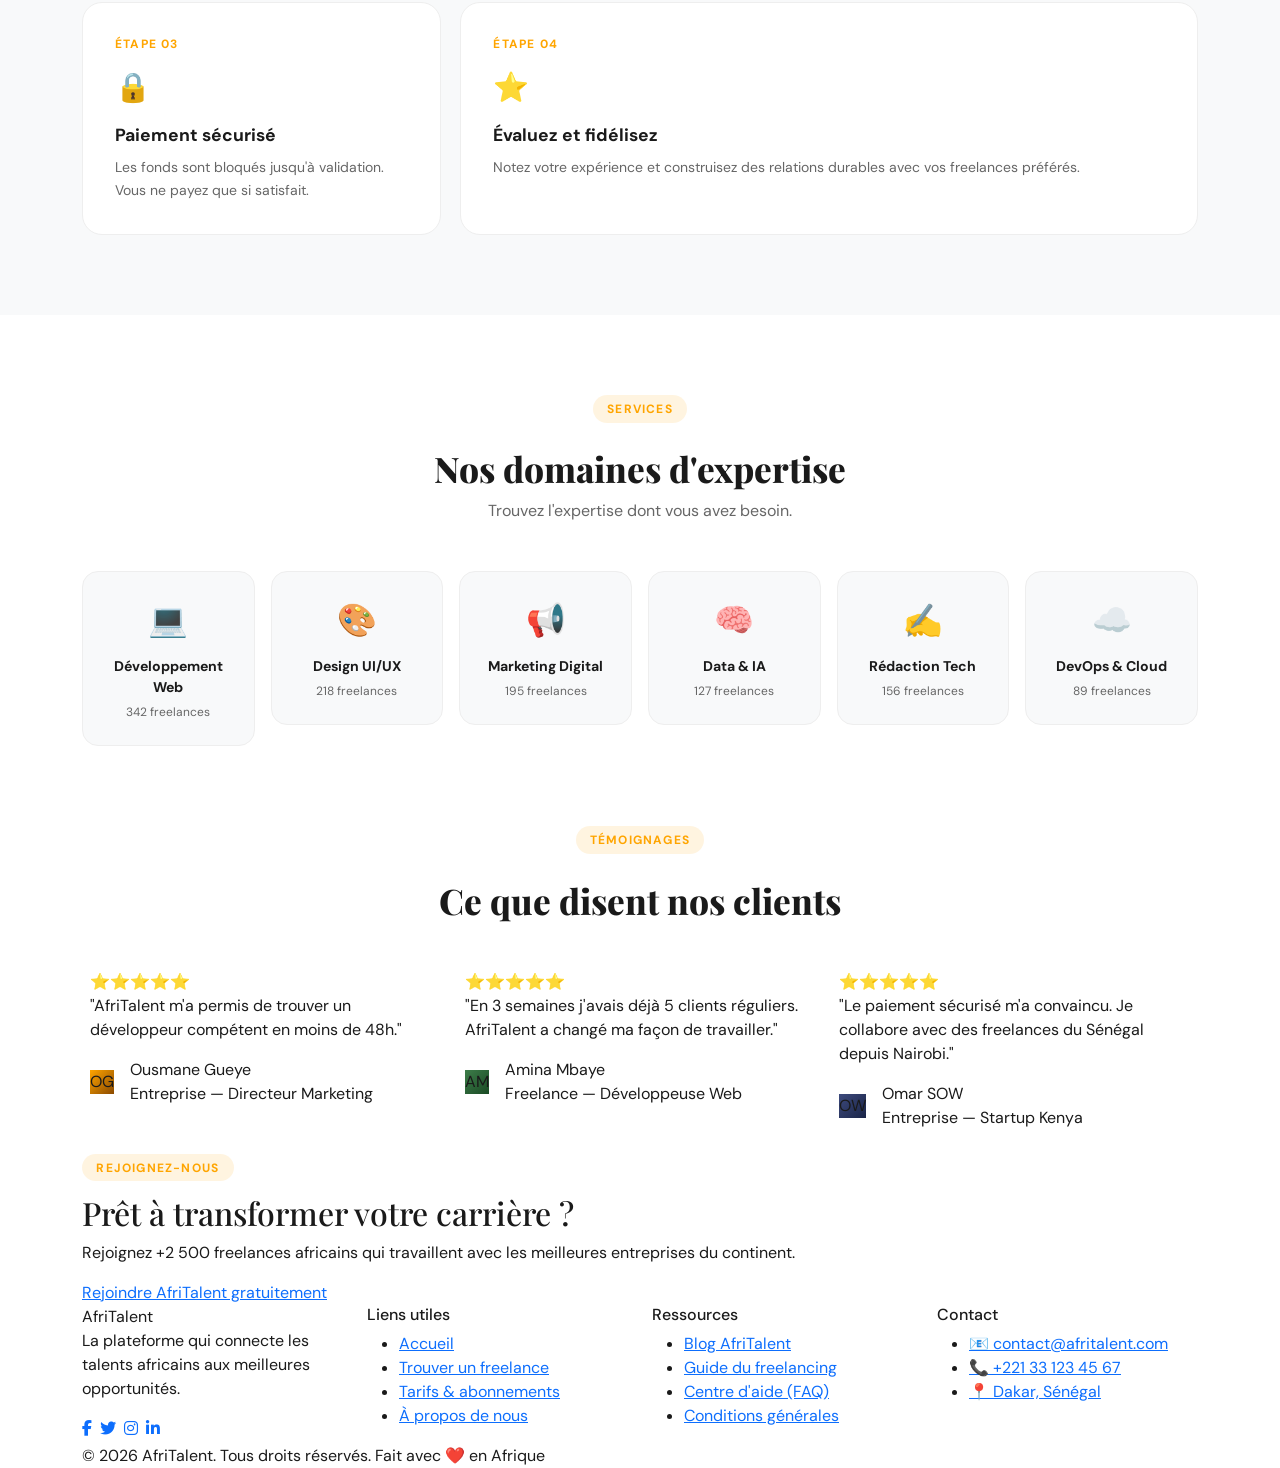
==== commit 2104929d: "CSS : responsive design mobile et tablette, media queries" ====
--- a/index.html
+++ b/index.html
@@ -38,11 +38,8 @@
                     <li class="nav-item"><a class="nav-link" href="freelances.html">Freelances</a></li>
                     <li class="nav-item"><a class="nav-link" href="tarifs.html">Tarifs</a></li>
                     <li class="nav-item"><a class="nav-link" href="about.html">À propos</a></li>
+                    <li class="nav-item"><a class="nav-link" href="#">Blog</a></li>
                     <li class="nav-item"><a class="nav-link" href="contact.html">Contact</a></li>
-                    <!-- Bouton dark mode -->
-                    <li class="nav-item ms-2">
-                        <button id="darkModeBtn" class="btn btn-outline-secondary btn-sm">🌙</button>
-                    </li>
                     <li class="nav-item ms-3">
                         <a href="#" class="btn btn-outline-warning">Rejoindre AfriTalent</a>
                     </li>
@@ -56,9 +53,10 @@
 
     <!-- === HERO === -->
     <section id="hero">
+        <div class="overlay"></div>
         <div class="container">
             <div class="row align-items-center g-5">
-                <div class="col-lg-7 text-white">
+                <div class="col-lg-6 text-white">
                     <span class="hero-label">🌍 #1 Plateforme Freelance Africaine</span>
                     <h1>Trouvez le talent africain <span>qu'il vous faut</span></h1>
                     <h2>La plateforme qui connecte les freelances africains aux entreprises du monde entier.</h2>
@@ -67,18 +65,11 @@
                         <a href="freelances.html" class="btn btn-outline-light btn-lg px-4">Je cherche un Freelance</a>
                     </div>
                 </div>
-<<<<<<< HEAD
-<<<<<<< HEAD
-=======
-                <!-- Image asymétrique droite -->
                 <div class="col-lg-6">
-                    <img src="images/african.avif"
-                         alt="Freelances africains"
-                         class="img-fluid hero-img-asym">
-                </div>
->>>>>>> 9d678c3 (JS : dark mode avec localStorage, navbar dynamique au scroll)
-=======
->>>>>>> 972b2ba (feat: dark mode et animations au scroll)
+                    <img src="images/african.avif" 
+                    alt="Freelances africains"
+                    class="img-fkuid hero-img-asym">
+                </div>
             </div>
         </div>
     </section>
@@ -88,19 +79,19 @@
         <div class="container">
             <div class="row text-center g-4">
                 <div class="col-6 col-md-3">
-                    <div class="stat-number">+<span class="counter" data-target="2500">0</span></div>
+                    <div class="stat-number">+<span class="counter" data-target="2500">2500</span></div>
                     <div class="stat-label">Freelances actifs</div>
                 </div>
                 <div class="col-6 col-md-3">
-                    <div class="stat-number"><span class="counter" data-target="800">0</span></div>
+                    <div class="stat-number"><span class="counter" data-target="800">800</span></div>
                     <div class="stat-label">Entreprises</div>
                 </div>
                 <div class="col-6 col-md-3">
-                    <div class="stat-number">+<span class="counter" data-target="12000">0</span></div>
+                    <div class="stat-number">+<span class="counter" data-target="12000">12000</span></div>
                     <div class="stat-label">Missions réalisées</div>
                 </div>
                 <div class="col-6 col-md-3">
-                    <div class="stat-number"><span class="counter" data-target="98">0</span>%</div>
+                    <div class="stat-number"><span class="counter" data-target="98">98</span>%</div>
                     <div class="stat-label">Taux de satisfaction</div>
                 </div>
             </div>
@@ -346,16 +337,6 @@
                         </div>
                     </div>
                 </div>
-                <!-- Bouton Précédent-->
-                <button class="carousel-control-prev" type="button" data-bs-target="#testiCarousel" data-bs-slide="prev">
-                    <span class="carousel-control-prev-icon" aria-hidden="true"></span>
-                    <span class="visually-hidden">Précédent</span>
-                </button>
-                <!-- Bouton Suivant-->
-                <button class="carousel-control-next" type="button" data-bs-target="#testiCarousel" data-bs-slide="next">
-                    <span class="carousel-control-next-icon" aria-hidden="true"></span>
-                    <span class="visually-hidden">Suivant</span>
-                </button>
             </div>
         </div>
     </section>
@@ -376,10 +357,8 @@
 <footer>
     <div class="container">
         <div class="row g-4">
+            <!-- Col 1 -->
             <div class="col-lg-3 col-md-6">
-                <a class="navbar-brand" href="index.html">
-                <img src="images/AfriTalent log .jpeg" alt="Logo AfriTalent" height="50">
-                </a>
                 <div class="footer-brand">Afri<span>Talent</span></div>
                 <p class="footer-desc">La plateforme qui connecte les talents africains aux meilleures opportunités.</p>
                 <div class="mt-3 d-flex gap-2">
@@ -389,6 +368,7 @@
                     <a href="#" class="social-icon"><i class="fab fa-linkedin-in"></i></a>
                 </div>
             </div>
+            <!-- Col 2 -->
             <div class="col-lg-3 col-md-6">
                 <h6 class="footer-title">Liens utiles</h6>
                 <ul class="footer-links">
@@ -398,6 +378,7 @@
                     <li><a href="about.html">À propos de nous</a></li>
                 </ul>
             </div>
+            <!-- Col 3 -->
             <div class="col-lg-3 col-md-6">
                 <h6 class="footer-title">Ressources</h6>
                 <ul class="footer-links">
@@ -407,6 +388,7 @@
                     <li><a href="#">Conditions générales</a></li>
                 </ul>
             </div>
+            <!-- Col 4 -->
             <div class="col-lg-3 col-md-6">
                 <h6 class="footer-title">Contact</h6>
                 <ul class="footer-links">
@@ -427,8 +409,5 @@
 <script src="https://cdn.jsdelivr.net/npm/bootstrap@5.3.8/dist/js/bootstrap.bundle.min.js"></script>
 <script src="js/main.js"></script>
 
-<!-- Bouton retour en haut -->
-<button id="btnTop" style="display:none;position:fixed;bottom:30px;right:30px;width:45px;height:45px;background:orange;color:white;border:none;border-radius:50%;font-size:1.2rem;cursor:pointer;z-index:999;align-items:center;justify-content:center;box-shadow:0 4px 15px rgba(255,165,0,0.4);">↑</button>
-
 </body>
 </html>
--- a/css/style.css
+++ b/css/style.css
@@ -44,10 +44,7 @@
 
 /* -- HERO*/
 #hero{
-    background-image: url('../images/african.avif');
-    background-size: cover;
-    background-position: center;
-    background-repeat: no-repeat;
+    background: linear-gradient(135deg, #1a1a2e 0%, #16213e 60%, #0f3460 100%);
     min-height: 90vh;
     display: flex;
     align-items: center;
@@ -55,16 +52,18 @@
     position: relative;
 }
 
-.overlay{  
-    position: absolute;
-    inset: 0;
-    background: rgba(0, 0, 0, 0.60);
-    z-index: 0;
-}
-
-#hero .container{
-    position: relative;
-    z-index: 1;
+.hero-img-asym{
+    border-radius: 30% 70% 70% 30% / 30% 30% 70% 70%;
+    box-shadow: 0 20px 60px rgba(255, 165, 0, 0.3);
+    width: 100%;
+    max-height: 500px;
+    object-fit: cover;
+    animation: float 4s ease-in-out infinite;
+}
+
+@keyframes float{
+    0%, 100% { transform: translateY(0px); }
+    50%       { transform: translateY(-15px);}
 }
 
 #hero h1{
@@ -224,8 +223,6 @@
     opacity: 1;
 }
 
-<<<<<<< HEAD
-=======
 /* -- CATEGORIES __*/
 #services {
     padding: 5rem 0;
@@ -262,606 +259,4 @@
 .cat-count{
     font-size: 0.75rem;
     color: var(--couleur-muted);
-}
-/*-- TEMOIGNAGES*/
-#temoignages {
-    padding: 5rem 0;
-    background: var(--couleur-fond);
-}
-
-.testi-card{
-    background: var(--couleur-blanc);
-    border: 1px solid #eee;
-    border-radius: 16px;
-    padding: 1.8rem;
-    height: 100%;
-}
-
-.testi-starts{
-    color: var(--couleur-primaire);
-    margin-bottom: 0.8rem;
-}
-
-.testi-quote{
-    font-style: italic;
-    color: #444;
-    font-size: 0.9rem;
-    line-height: 1.7;
-}
-
-.testi-avatar{
-    width: 42px;
-    height: 42px;
-    border-radius: 50%;
-    display: flex;
-    align-items: center;
-    color: white;
-    font-weight: 700;
-    font-size: 0.9rem;
-    flex-shrink: 0;
-}
-
-.testi-name{
-    font-weight: 700;
-    font-size: 0.88rem;
-}
-
-.testi-role{
-    font-size: 0.75rem;
-    color: var(--couleur-muted);
-}
-
-.carasoul-indicators button{
-    width: 8px !important;
-    height: 8px !important;
-    border-radius: 50% !important;
-    background-color: #ccc !important;
-}
-
-.carasoul-indicators .active{
-    background-color: var(--couleur-primaire) !important;
-}
-
-/* -- CTA --*/
-#cta{
-    background: linear-gradient(135deg, #1A0E00 0%, #3D2800 50%, #5C3A00 100%);
-    padding: 6rem 0;
-    text-align: center;
-}
-
-#cta h2{
-    font-size: clamp(1.8rem, 4vw, 3rem);
-    font-weight: 800;
-    color: white;
-    margin: 1rem 0 0.5rem;
-}
-
-#cta h2 span{
-    color: var(--couleur-primaire);
-}
-
-#cta p{
-    color: rgba(255, 255, 255, 0.6);
-    margin-bottom: 2rem;
-}
-
-.btn-cta{
-    background: var(--couleur-primaire);
-    color: white;
-    border: none;
-    border-radius: 50px;
-    padding: 1rem 2.8rem;
-    font-weight: 700;
-    font-size: 1rem;
-    transition: var(--transition);
-    text-decoration: none;
-    display: inline-block;
-}
-
-.btn-cta:hover{
-    background: #e69500;
-    transform: translateY(-2px);
-    color: white;
-}
-
-/* -- FOOTER --*/
-footer{
-    background: var(--couleur-sombre);
-    color: rgba(255, 255, 255, 0.6);
-    padding: 4rem 0 1.5rem;
-}
-
-.footer-brand{
-    font-size: 1.6rem;
-    font-weight: 900;
-    color:white;
-}
-
-.footer-brand span{
-    color: var(--couleur-primaire);
-}
-
-.footer-desc{
-    font-size: 0.85rem;
-    color: rgba( 255, 255, 255, 0.45);
-    margin-top: 0.8rem;
-    max-width: 220px;
-}
-
-.footer-title{
-    color: white;
-    font-size: 0.82rem;
-    font-weight: 700;
-    letter-spacing: 0.06em;
-    text-transform: uppercase;
-    margin-bottom: 1rem;
-}
-
-.footer-links{
-    list-style: none;
-    padding: 0;
-}
-
-.footer-links li {
-    margin-bottom: 0.5rem;
-}
-
-.footer-links a{
-     color: rgba( 255, 255, 255, 0.5);
-     text-decoration: none;
-     font-size: 0.875rem;
-     transition: color 0.2s;
-}
-
-.footer-link a:hover{
-    color: var(--couleur-primaire);
-}
-
-.social-icon{
-    width: 34px;
-    height: 34px;
-    border: 1px solid  rgba( 255, 255, 255, 0.15);
-    border-radius: 50%;
-    display: flex;
-    align-items: center;
-    justify-content: center;
-    color: rgba( 255, 255, 255, 0.5);
-    text-decoration: none;
-    font-size: 0.8rem;
-    transition: var(--transition);
-}
-
-.social-icon:hover{
-    border-color: var(--couleur-primaire);
-    color: var(--couleur-primaire);
-}
-
-.footer-bottom{
-    border-bottom: 1px solid rgba( 255, 255, 255, 0.07);
-    padding-top: 1.5rem;
-    margin-top: 3rem;
-    font-size: 0.8rem;
-    color: rgba( 255, 255, 255, 0.3);
-    display: flex;
-    justify-content: space-between;
-    flex-wrap: wrap;
-    gap: 0.5rem;
-}
-
-/* -- PAGE TARIFS -- */
-#tarifs-hero{
-    padding: 3rem 0 2rem;
-    background: var(--couleur-fond);
-    text-align: center;
-}
-
-#plans{
-    padding: 3rem 0 5rem;
-    background: var(--couleur-fond);
-}
-
-.plan-card{
-    background: var(--couleur-blanc);
-    border: 1.5px solid #eee;
-    border-radius: var(--couleur-radius);
-    padding: 2rem;
-    text-align: center;
-    height: 100%;
-    transition: var(--transition);
-}
-
-.plan-card:hover{
-    transform: translateY(-6px);
-    box-shadow: 0 15px 40px  rgba( 255, 255, 255, 0.1);
-}
-
-.plan-populaire{
-    border: 2.5px solid var(--couleur-primaire);
-    transform: scale(1.05);
-    box-shadow: 0 20px 50px  rgba( 255, 165, 255, 0.25);
-}
-
-.badge-populaire{
-    background: var(--couleur-primaire);
-    color: white;
-    border-radius: 50px;
-    font-size: 0.78rem;
-    font-weight: 700;
-    padding: 0.3rem 0.9rem;
-    display: inline-block;
-    margin-bottom: 1rem;
-}
-
-.plan-nom{
-    font-size: 1.3rem;
-    font-weight: 800;
-    margin-bottom: 0.5rem;
-}
-
-.plan-prix{
-    font-size: 2rem;
-    font-weight: 900;
-    color: var(--couleur-muted);
-    margin-bottom: 1.5rem;
-}
-
-.plan-prix span{
-    font-size: 0.9rem;
-    color: var(--couleur-muted);
-    font-weight: 400;
-}
-
-.plan-feactures{
-    list-style: none;
-    padding: 0;
-    text-align: left;
-    margin-bottom: 1rem;
-}
-
-.plan-feactures li{
-    padding: 0.4rem 0;
-    font-size: 0.88rem;
-    border-bottom: 1px solid #f0f0f0;
-}
-
-#faq{
-    padding: 5rem 0;
-    background: var(--couleur-blanc);
-}
-
-.accordion-button:not(.collapsed){
-    background:rgba( 255, 165, 0, 0.1);
-    color: var(--couleur-primaire);
-}
-.accordion-button:focus{
-    box-shadow: 0 0 0 0.2rem rgba( 255, 165, 0, 0.25);;
-}
-
-/* -- PAGE FREELANCES --*/
-#filtres{
-    padding: 4rem 0 2rem;
-    background: var(--couleur-fond);
-}
-
-.btn-filtre{
-    background: var(--couleur-blanc);
-    border: 1.5px solid #eee;
-    border-radius: 50px;
-    padding: 0.5rem 1.2rem;
-    font-size: 0.85rem;
-    font-weight: 600;
-    cursor: pointer;
-    transition: var(--transition);
-    color: var(--couleur-texte);
-}
-
-.btn-filtre:hover,
-.btn-filtre.actif {
-    background: var(--couleur-primaire);
-    border-color: var(--couleur-primaire);
-    color: white;
-}
-
-#catalogue {
-    padding: 3rem 0 5rem;
-    background: var(--couleur-fond);
-}
-
-.freelance-card {
-    background: var(--couleur-blanc);
-    border: 1.5px solid #eee;
-    border-radius: var(--border-radius);
-    padding: 2rem;
-    text-align: center;
-    transition: var(--transition);
-    height: 100%;
-}
-
-
-.freelance-card img{
-    width: 80px;
-    height: 80px;
-    border-radius: 50%;
-    object-fit: cover;
-    margin: 0 auto 1rem;
-    display: block;
-}
-.freelance-card:hover {
-    border-color: var(--couleur-primaire);
-    transform: translateY(-6px);
-    box-shadow: 0 15px 40px rgba(255, 165, 0, 0.2);
-}
-
-.freelance-avatar {
-    width: 70px;
-    height: 70px;
-    border-radius: 50%;
-    background: linear-gradient(135deg, orange, #8B4A00);
-    display: flex;
-    align-items: center;
-    justify-content: center;
-    color: white;
-    font-weight: 700;
-    font-size: 1.2rem;
-    margin: 0 auto 1rem;
-}
-
-.freelance-nom {
-    font-weight: 700;
-    font-size: 1rem;
-    margin-bottom: 0.3rem;
-}
-
-.freelance-specialite {
-    color: var(--couleur-primaire);
-    font-size: 0.82rem;
-    font-weight: 600;
-    margin-bottom: 0.8rem;
-}
-
-.freelance-bio {
-    font-size: 0.85rem;
-    color: var(--couleur-muted);
-    line-height: 1.6;
-    margin-bottom: 1rem;
-}
-
-.freelance-info {
-    display: flex;
-    justify-content: space-between;
-    align-items: center;
-    font-size: 0.82rem;
-}
-
-.freelance-tarif {
-    color: #444;
-    font-weight: 600;
-}
-
-.freelance-note {
-    color: var(--couleur-primaire);
-}
-
-/* ── PAGE ABOUT ── */
-#histoire {
-    padding: 5rem 0;
-    background: var(--couleur-blanc);
-}
-
-#equipe {
-    padding: 5rem 0;
-    background: var(--couleur-fond);
-}
-
-.membre-card {
-    background: var(--couleur-blanc);
-    border: 1.5px solid #eee;
-    border-radius: var(--border-radius);
-    padding: 2rem;
-    text-align: center;
-    transition: var(--transition);
-}
-
-.membre-card:hover {
-    border-color: var(--couleur-primaire);
-    transform: translateY(-4px);
-    box-shadow: 0 15px 40px rgba(255, 165, 0, 0.15);
-}
-
-.membre-avatar {
-    width: 80px;
-    height: 80px;
-    border-radius: 50%;
-    background: linear-gradient(135deg, orange, #8B4A00);
-    display: flex;
-    align-items: center;
-    justify-content: center;
-    color: white;
-    font-weight: 700;
-    font-size: 1.4rem;
-    margin: 0 auto 1rem;
-}
-
-.membre-nom {
-    font-weight: 700;
-    font-size: 1rem;
-    margin-bottom: 0.3rem;
-}
-
-.membre-poste {
-    color: var(--couleur-primaire);
-    font-size: 0.85rem;
-    font-weight: 600;
-    margin-bottom: 1rem;
-}
-
-.membre-socials a {
-    width: 34px;
-    height: 34px;
-    border: 1px solid #eee;
-    border-radius: 50%;
-    display: inline-flex;
-    align-items: center;
-    justify-content: center;
-    color: var(--couleur-muted);
-    font-size: 0.8rem;
-    text-decoration: none;
-    margin: 0 0.2rem;
-    transition: var(--transition);
-}
-
-.membre-socials a:hover {
-    border-color: var(--couleur-primaire);
-    color: var(--couleur-primaire);
-}
-
-#valeurs {
-    padding: 5rem 0;
-    background: var(--couleur-blanc);
-}
-
-.valeur-card {
-    background: var(--couleur-fond);
-    border: 1.5px solid #eee;
-    border-radius: var(--border-radius);
-    padding: 2rem;
-    text-align: center;
-    transition: var(--transition);
-}
-
-.valeur-card:hover {
-    border-color: var(--couleur-primaire);
-    transform: translateY(-4px);
-}
-
-.valeur-icon {
-    font-size: 2.5rem;
-    margin-bottom: 1rem;
-}
-
-.valeur-titre {
-    font-weight: 700;
-    margin-bottom: 0.5rem;
-}
-
-.valeur-desc {
-    font-size: 0.875rem;
-    color: var(--couleur-muted);
-    line-height: 1.6;
-}
-
-/* ── PAGE CONTACT ── */
-#contact-hero {
-    padding: 4rem 0 2rem;
-    background: var(--couleur-fond);
-    text-align: center;
-}
-
-#contact-form {
-    padding: 3rem 0 5rem;
-    background: var(--couleur-blanc);
-}
-
-.msg-erreur {
-    color: red;
-    font-size: 0.8rem;
-    margin-top: 0.3rem;
-    min-height: 1rem;
-}
-
-#msg-succes {
-    background: rgba(0, 180, 0, 0.1);
-    border: 1px solid green;
-    color: green;
-    border-radius: 10px;
-    padding: 1rem;
-    margin-top: 1rem;
-    text-align: center;
-    font-weight: 600;
-}
-
-.contact-infos {
-    background: var(--couleur-fond);
-    border-radius: var(--border-radius);
-    padding: 2rem;
-    border: 1.5px solid #eee;
-}
-
-.contact-infos h5 {
-    font-weight: 700;
-    margin-bottom: 1.2rem;
-}
-
-.contact-infos p {
-    font-size: 0.9rem;
-    color: var(--couleur-muted);
-    margin-bottom: 0.8rem;
-}
-.contact-section {
-  background-color: #f8f9fa;
-}
-
-.contact-section h2,
-.contact-section h3 {
-  font-weight: bold;
-}
-
-.form-control,
-.form-select {
-  border-radius: 10px;
-}
-
-.btn-primary {
-  padding: 10px 25px;
-  border-radius: 10px;
-}
-
-.alert-success {
-  border-radius: 10px;
-}
-
-/* ── RESPONSIVE ── */
-@media (max-width: 1200px) {
-    .bento-grid {
-        grid-template-columns: repeat(2, 1fr);
-    }
-    .bento-card.large {
-        grid-column: span 2;
-    }
-}
-
-@media (max-width: 768px) {
-    .bento-grid {
-        grid-template-columns: 1fr;
-    }
-    .bento-card.large {
-        grid-column: span 1;
-    }
-    #hero {
-        min-height: 70vh;
-        padding: 3rem 0;
-    }
-    .plan-populaire {
-        transform: scale(1);
-    }
-    .footer-bottom {
-        flex-direction: column;
-        text-align: center;
-    }
-}
-
-@media (max-width: 375px) {
-    #hero h1 {
-        font-size: 1.8rem;
-    }
-    .stat-number {
-        font-size: 1.6rem;
-    }
-    .section-title {
-        font-size: 1.6rem;
-    }
-    .plan-prix {
-        font-size: 1.5rem;
-    }
-}
->>>>>>> 9d678c3 (JS : dark mode avec localStorage, navbar dynamique au scroll)
+}
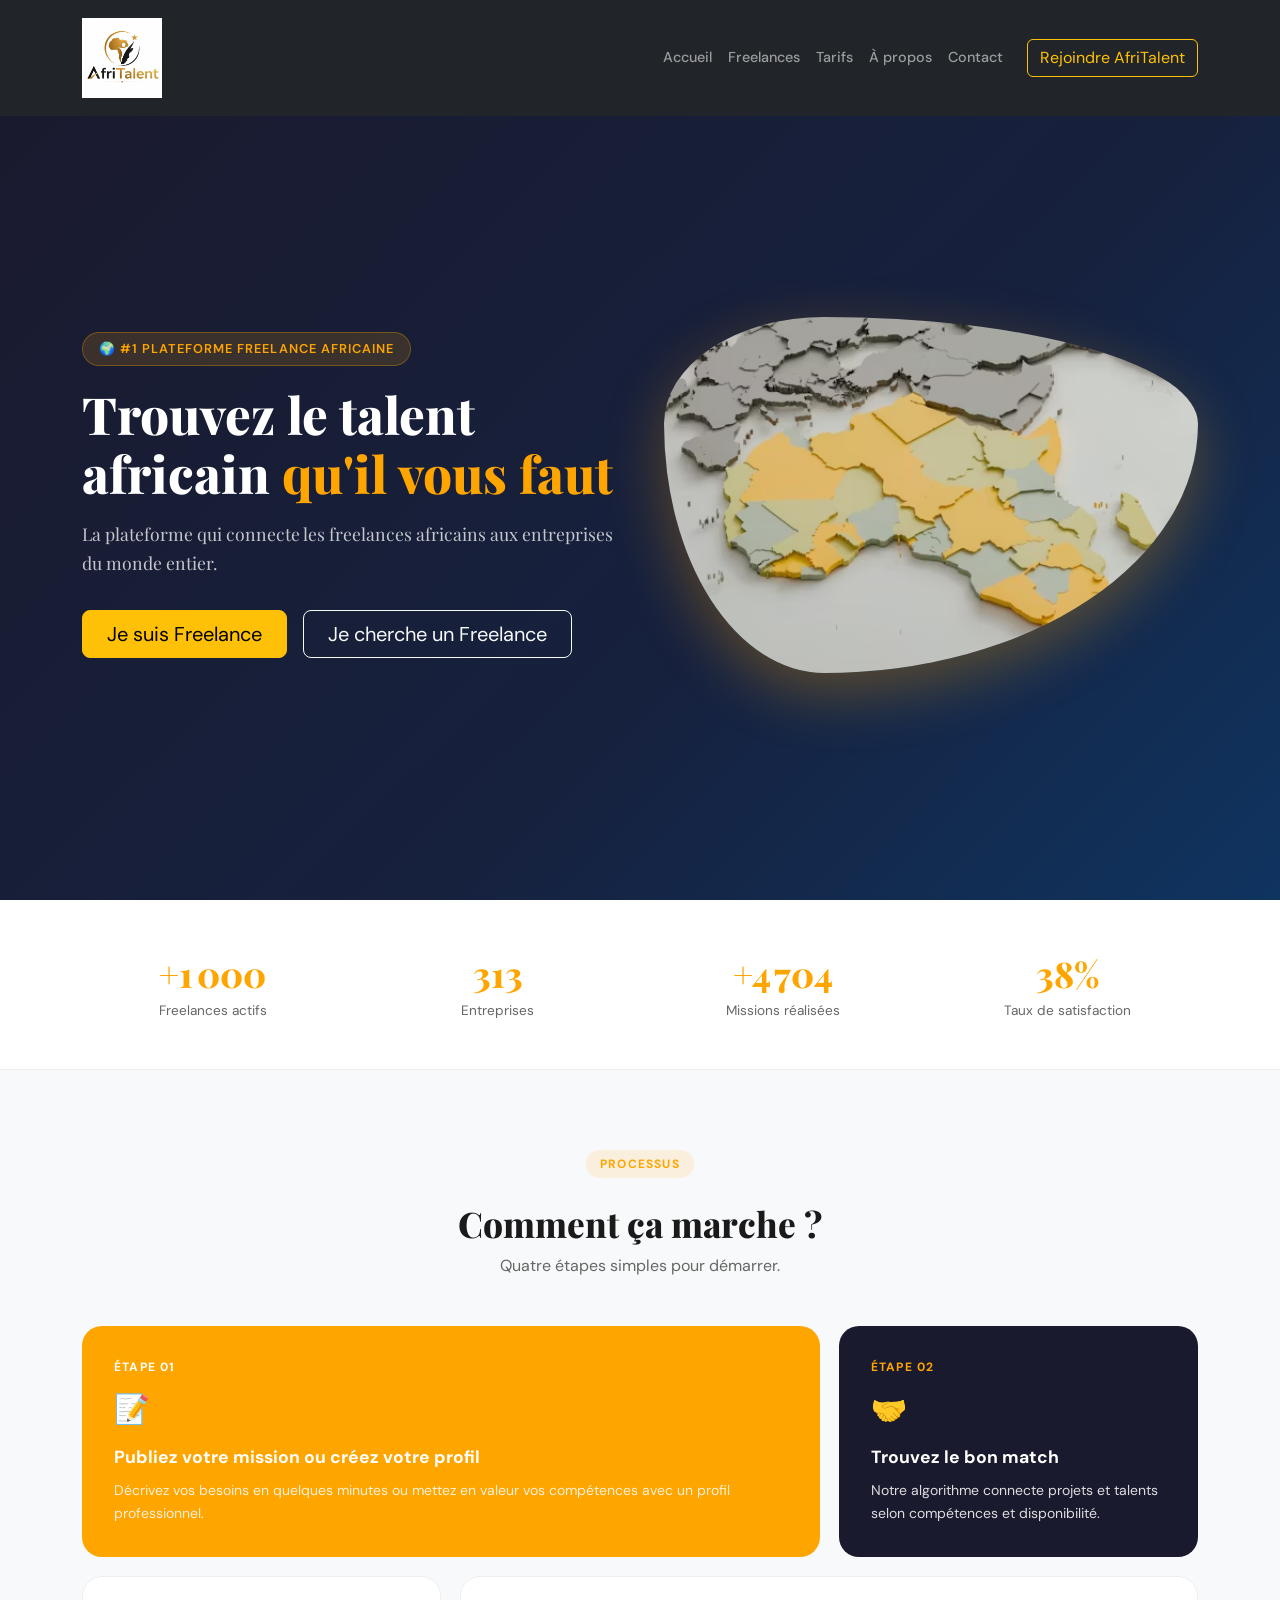
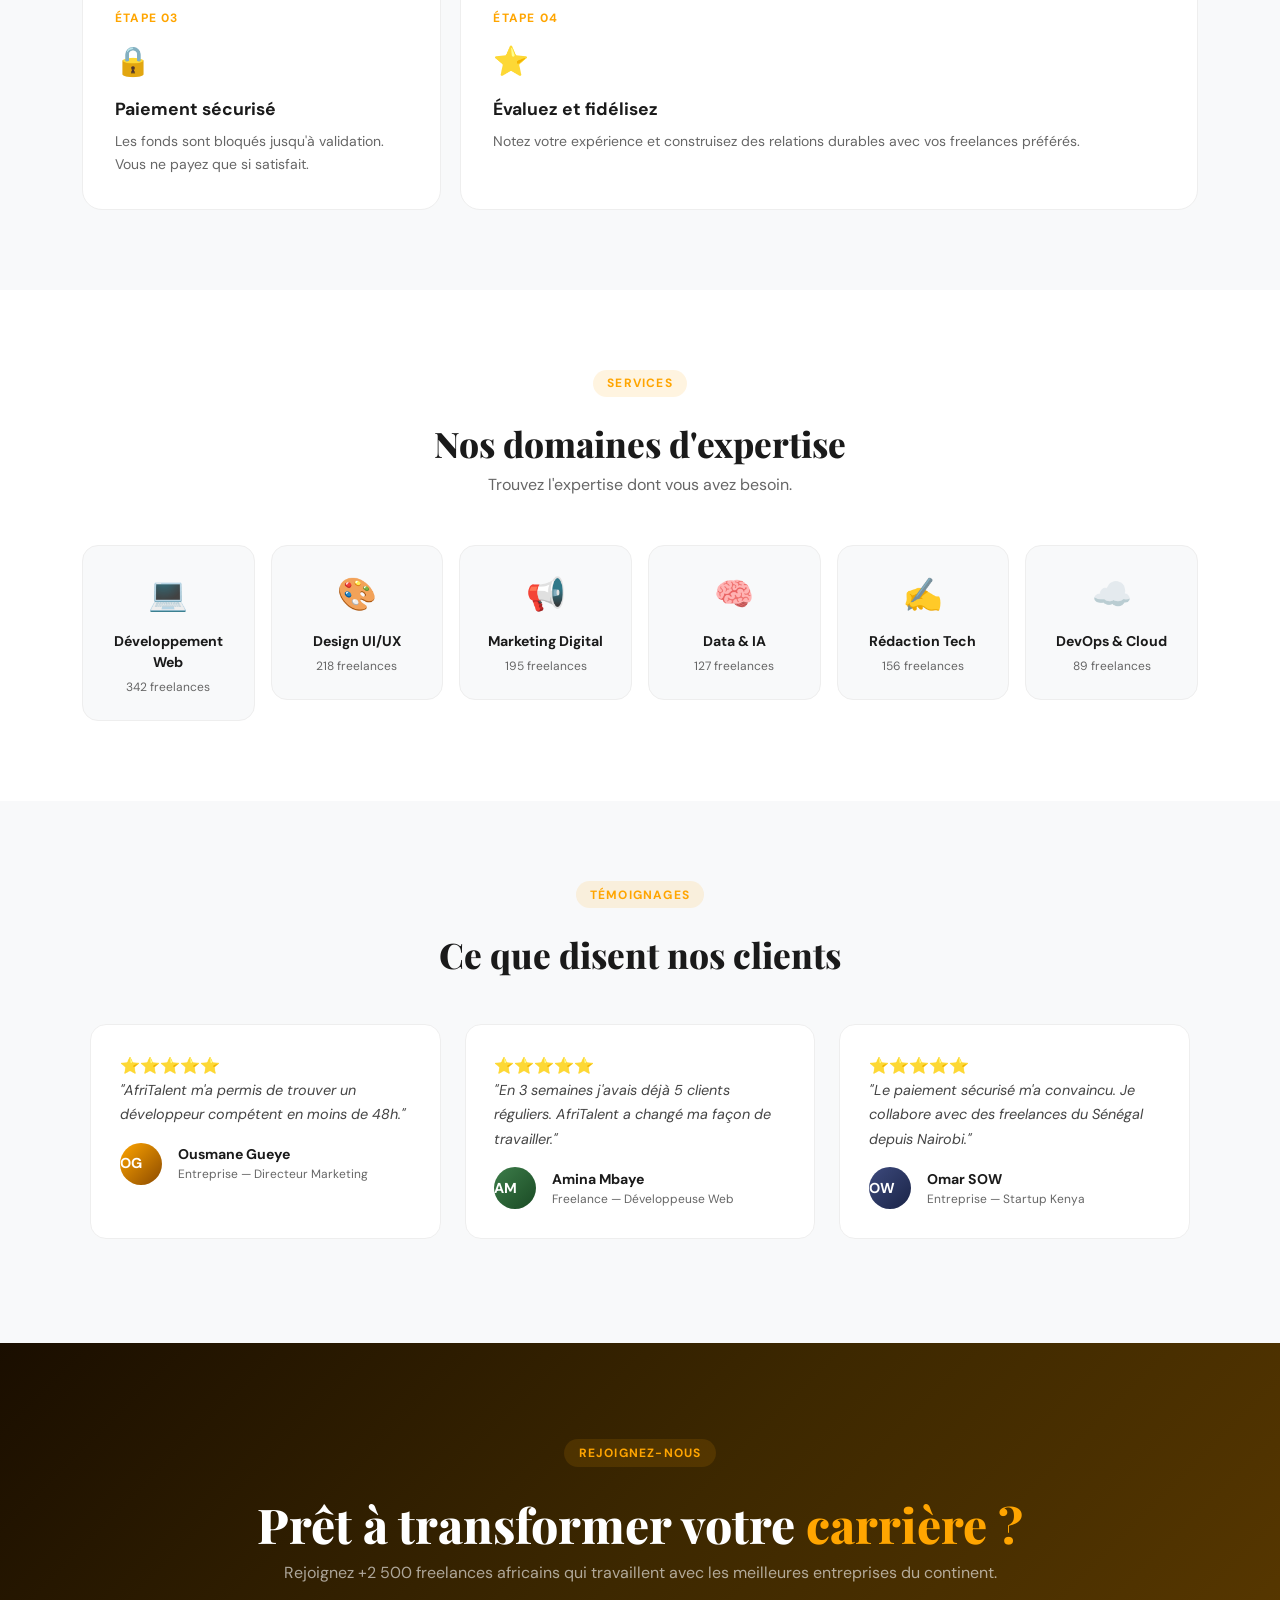
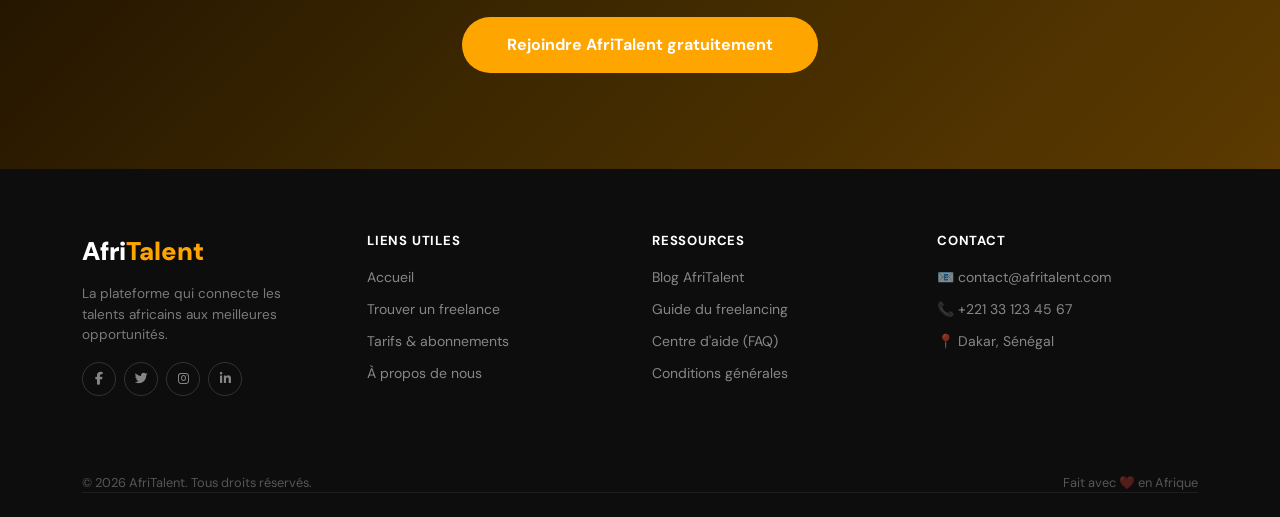
==== commit e22b1232: "CSS: responsive design mobile et tablette, media queries" ====
--- a/index.html
+++ b/index.html
@@ -19,7 +19,7 @@
 
 <!-- === NAVBAR === -->
 <header>
-    <nav class="navbar navbar-expand-lg navbar-dark bg-dark sticky-top" id="mainNav">
+    <nav class="navbar navbar-expand-lg navbar-dark bg-dark fixed-top" id="mainNav">
         <div class="container">
             <a class="navbar-brand" href="index.html">
                 <img src="images/AfriTalent log .jpeg" alt="Logo AfriTalent" height="50">
@@ -38,7 +38,6 @@
                     <li class="nav-item"><a class="nav-link" href="freelances.html">Freelances</a></li>
                     <li class="nav-item"><a class="nav-link" href="tarifs.html">Tarifs</a></li>
                     <li class="nav-item"><a class="nav-link" href="about.html">À propos</a></li>
-                    <li class="nav-item"><a class="nav-link" href="#">Blog</a></li>
                     <li class="nav-item"><a class="nav-link" href="contact.html">Contact</a></li>
                     <li class="nav-item ms-3">
                         <a href="#" class="btn btn-outline-warning">Rejoindre AfriTalent</a>
--- a/css/style.css
+++ b/css/style.css
@@ -38,6 +38,14 @@
     transition: color 0.2s;
 }
 
+body{
+    padding-top: 90px;
+}
+
+.navbar{
+    z-index: 1000;
+}
+
 .nav-link:hover {
     color:var(--couleur-primaire) !important;
 }
@@ -259,4 +267,583 @@
 .cat-count{
     font-size: 0.75rem;
     color: var(--couleur-muted);
-}+}
+/*-- TEMOIGNAGES*/
+#temoignages {
+    padding: 5rem 0;
+    background: var(--couleur-fond);
+}
+
+.testi-card{
+    background: var(--couleur-blanc);
+    border: 1px solid #eee;
+    border-radius: 16px;
+    padding: 1.8rem;
+    height: 100%;
+}
+
+.testi-starts{
+    color: var(--couleur-primaire);
+    margin-bottom: 0.8rem;
+}
+
+.testi-quote{
+    font-style: italic;
+    color: #444;
+    font-size: 0.9rem;
+    line-height: 1.7;
+}
+
+.testi-avatar{
+    width: 42px;
+    height: 42px;
+    border-radius: 50%;
+    display: flex;
+    align-items: center;
+    color: white;
+    font-weight: 700;
+    font-size: 0.9rem;
+    flex-shrink: 0;
+}
+
+.testi-name{
+    font-weight: 700;
+    font-size: 0.88rem;
+}
+
+.testi-role{
+    font-size: 0.75rem;
+    color: var(--couleur-muted);
+}
+
+.carasoul-indicators button{
+    width: 8px !important;
+    height: 8px !important;
+    border-radius: 50% !important;
+    background-color: #ccc !important;
+}
+
+.carasoul-indicators .active{
+    background-color: var(--couleur-primaire) !important;
+}
+
+/* -- CTA --*/
+#cta{
+    background: linear-gradient(135deg, #1A0E00 0%, #3D2800 50%, #5C3A00 100%);
+    padding: 6rem 0;
+    text-align: center;
+}
+
+#cta h2{
+    font-size: clamp(1.8rem, 4vw, 3rem);
+    font-weight: 800;
+    color: white;
+    margin: 1rem 0 0.5rem;
+}
+
+#cta h2 span{
+    color: var(--couleur-primaire);
+}
+
+#cta p{
+    color: rgba(255, 255, 255, 0.6);
+    margin-bottom: 2rem;
+}
+
+.btn-cta{
+    background: var(--couleur-primaire);
+    color: white;
+    border: none;
+    border-radius: 50px;
+    padding: 1rem 2.8rem;
+    font-weight: 700;
+    font-size: 1rem;
+    transition: var(--transition);
+    text-decoration: none;
+    display: inline-block;
+}
+
+.btn-cta:hover{
+    background: #e69500;
+    transform: translateY(-2px);
+    color: white;
+}
+
+/* -- FOOTER --*/
+footer{
+    background: var(--couleur-sombre);
+    color: rgba(255, 255, 255, 0.6);
+    padding: 4rem 0 1.5rem;
+}
+
+.footer-brand{
+    font-size: 1.6rem;
+    font-weight: 900;
+    color:white;
+}
+
+.footer-brand span{
+    color: var(--couleur-primaire);
+}
+
+.footer-desc{
+    font-size: 0.85rem;
+    color: rgba( 255, 255, 255, 0.45);
+    margin-top: 0.8rem;
+    max-width: 220px;
+}
+
+.footer-title{
+    color: white;
+    font-size: 0.82rem;
+    font-weight: 700;
+    letter-spacing: 0.06em;
+    text-transform: uppercase;
+    margin-bottom: 1rem;
+}
+
+.footer-links{
+    list-style: none;
+    padding: 0;
+}
+
+.footer-links li {
+    margin-bottom: 0.5rem;
+}
+
+.footer-links a{
+     color: rgba( 255, 255, 255, 0.5);
+     text-decoration: none;
+     font-size: 0.875rem;
+     transition: color 0.2s;
+}
+
+.footer-link a:hover{
+    color: var(--couleur-primaire);
+}
+
+.social-icon{
+    width: 34px;
+    height: 34px;
+    border: 1px solid  rgba( 255, 255, 255, 0.15);
+    border-radius: 50%;
+    display: flex;
+    align-items: center;
+    justify-content: center;
+    color: rgba( 255, 255, 255, 0.5);
+    text-decoration: none;
+    font-size: 0.8rem;
+    transition: var(--transition);
+}
+
+.social-icon:hover{
+    border-color: var(--couleur-primaire);
+    color: var(--couleur-primaire);
+}
+
+.footer-bottom{
+    border-bottom: 1px solid rgba( 255, 255, 255, 0.07);
+    padding-top: 1.5rem;
+    margin-top: 3rem;
+    font-size: 0.8rem;
+    color: rgba( 255, 255, 255, 0.3);
+    display: flex;
+    justify-content: space-between;
+    flex-wrap: wrap;
+    gap: 0.5rem;
+}
+
+/* -- PAGE TARIFS -- */
+#tarifs-hero{
+    padding: 3rem 0 2rem;
+    background: var(--couleur-fond);
+    text-align: center;
+}
+
+#plans{
+    padding: 3rem 0 5rem;
+    background: var(--couleur-fond);
+}
+
+.plan-card{
+    background: var(--couleur-blanc);
+    border: 1.5px solid #eee;
+    border-radius: var(--couleur-radius);
+    padding: 2rem;
+    text-align: center;
+    height: 100%;
+    transition: var(--transition);
+}
+
+.plan-card:hover{
+    transform: translateY(-6px);
+    box-shadow: 0 15px 40px  rgba( 255, 255, 255, 0.1);
+}
+
+.plan-populaire{
+    border: 2.5px solid var(--couleur-primaire);
+    transform: scale(1.05);
+    box-shadow: 0 20px 50px  rgba( 255, 165, 255, 0.25);
+}
+
+.badge-populaire{
+    background: var(--couleur-primaire);
+    color: white;
+    border-radius: 50px;
+    font-size: 0.78rem;
+    font-weight: 700;
+    padding: 0.3rem 0.9rem;
+    display: inline-block;
+    margin-bottom: 1rem;
+}
+
+.plan-nom{
+    font-size: 1.3rem;
+    font-weight: 800;
+    margin-bottom: 0.5rem;
+}
+
+.plan-prix{
+    font-size: 2rem;
+    font-weight: 900;
+    color: var(--couleur-muted);
+    margin-bottom: 1.5rem;
+}
+
+.plan-prix span{
+    font-size: 0.9rem;
+    color: var(--couleur-muted);
+    font-weight: 400;
+}
+
+.plan-feactures{
+    list-style: none;
+    padding: 0;
+    text-align: left;
+    margin-bottom: 1rem;
+}
+
+.plan-feactures li{
+    padding: 0.4rem 0;
+    font-size: 0.88rem;
+    border-bottom: 1px solid #f0f0f0;
+}
+
+#faq{
+    padding: 5rem 0;
+    background: var(--couleur-blanc);
+}
+
+.accordion-button:not(.collapsed){
+    background:rgba( 255, 165, 0, 0.1);
+    color: var(--couleur-primaire);
+}
+.accordion-button:focus{
+    box-shadow: 0 0 0 0.2rem rgba( 255, 165, 0, 0.25);;
+}
+
+/* -- PAGE FREELANCES --*/
+#filtres{
+    padding: 4rem 0 2rem;
+    background: var(--couleur-fond);
+}
+
+.btn-filtre{
+    background: var(--couleur-blanc);
+    border: 1.5px solid #eee;
+    border-radius: 50px;
+    padding: 0.5rem 1.2rem;
+    font-size: 0.85rem;
+    font-weight: 600;
+    cursor: pointer;
+    transition: var(--transition);
+    color: var(--couleur-texte);
+}
+
+.btn-filtre:hover,
+.btn-filtre.actif {
+    background: var(--couleur-primaire);
+    border-color: var(--couleur-primaire);
+    color: white;
+}
+
+#catalogue {
+    padding: 3rem 0 5rem;
+    background: var(--couleur-fond);
+}
+
+.freelance-card {
+    background: var(--couleur-blanc);
+    border: 1.5px solid #eee;
+    border-radius: var(--border-radius);
+    padding: 2rem;
+    text-align: center;
+    transition: var(--transition);
+    height: 100%;
+}
+
+
+.freelance-card img{
+    width: 80px;
+    height: 80px;
+    border-radius: 50%;
+    object-fit: cover;
+    margin: 0 auto 1rem;
+    display: block;
+}
+.freelance-card:hover {
+    border-color: var(--couleur-primaire);
+    transform: translateY(-6px);
+    box-shadow: 0 15px 40px rgba(255, 165, 0, 0.2);
+}
+
+.freelance-avatar {
+    width: 70px;
+    height: 70px;
+    border-radius: 50%;
+    background: linear-gradient(135deg, orange, #8B4A00);
+    display: flex;
+    align-items: center;
+    justify-content: center;
+    color: white;
+    font-weight: 700;
+    font-size: 1.2rem;
+    margin: 0 auto 1rem;
+}
+
+.freelance-nom {
+    font-weight: 700;
+    font-size: 1rem;
+    margin-bottom: 0.3rem;
+}
+
+.freelance-specialite {
+    color: var(--couleur-primaire);
+    font-size: 0.82rem;
+    font-weight: 600;
+    margin-bottom: 0.8rem;
+}
+
+.freelance-bio {
+    font-size: 0.85rem;
+    color: var(--couleur-muted);
+    line-height: 1.6;
+    margin-bottom: 1rem;
+}
+
+.freelance-info {
+    display: flex;
+    justify-content: space-between;
+    align-items: center;
+    font-size: 0.82rem;
+}
+
+.freelance-tarif {
+    color: #444;
+    font-weight: 600;
+}
+
+.freelance-note {
+    color: var(--couleur-primaire);
+}
+
+/* ── PAGE ABOUT ── */
+#histoire {
+    padding: 5rem 0;
+    background: var(--couleur-blanc);
+}
+
+#equipe {
+    padding: 5rem 0;
+    background: var(--couleur-fond);
+}
+
+.membre-card {
+    background: var(--couleur-blanc);
+    border: 1.5px solid #eee;
+    border-radius: var(--border-radius);
+    padding: 2rem;
+    text-align: center;
+    transition: var(--transition);
+}
+
+.membre-card:hover {
+    border-color: var(--couleur-primaire);
+    transform: translateY(-4px);
+    box-shadow: 0 15px 40px rgba(255, 165, 0, 0.15);
+}
+
+.membre-avatar {
+    width: 80px;
+    height: 80px;
+    border-radius: 50%;
+    background: linear-gradient(135deg, orange, #8B4A00);
+    display: flex;
+    align-items: center;
+    justify-content: center;
+    color: white;
+    font-weight: 700;
+    font-size: 1.4rem;
+    margin: 0 auto 1rem;
+}
+
+.membre-nom {
+    font-weight: 700;
+    font-size: 1rem;
+    margin-bottom: 0.3rem;
+}
+
+.membre-poste {
+    color: var(--couleur-primaire);
+    font-size: 0.85rem;
+    font-weight: 600;
+    margin-bottom: 1rem;
+}
+
+.membre-socials a {
+    width: 34px;
+    height: 34px;
+    border: 1px solid #eee;
+    border-radius: 50%;
+    display: inline-flex;
+    align-items: center;
+    justify-content: center;
+    color: var(--couleur-muted);
+    font-size: 0.8rem;
+    text-decoration: none;
+    margin: 0 0.2rem;
+    transition: var(--transition);
+}
+
+.membre-socials a:hover {
+    border-color: var(--couleur-primaire);
+    color: var(--couleur-primaire);
+}
+
+#valeurs {
+    padding: 5rem 0;
+    background: var(--couleur-blanc);
+}
+
+.valeur-card {
+    background: var(--couleur-fond);
+    border: 1.5px solid #eee;
+    border-radius: var(--border-radius);
+    padding: 2rem;
+    text-align: center;
+    transition: var(--transition);
+}
+
+.valeur-card:hover {
+    border-color: var(--couleur-primaire);
+    transform: translateY(-4px);
+}
+
+.valeur-icon {
+    font-size: 2.5rem;
+    margin-bottom: 1rem;
+}
+
+.valeur-titre {
+    font-weight: 700;
+    margin-bottom: 0.5rem;
+}
+
+.valeur-desc {
+    font-size: 0.875rem;
+    color: var(--couleur-muted);
+    line-height: 1.6;
+}
+
+/* ── PAGE CONTACT ── */
+#contact-hero {
+    padding: 4rem 0 2rem;
+    background: var(--couleur-fond);
+    text-align: center;
+}
+
+#contact-form {
+    padding: 3rem 0 5rem;
+    background: var(--couleur-blanc);
+}
+
+.msg-erreur {
+    color: red;
+    font-size: 0.8rem;
+    margin-top: 0.3rem;
+    min-height: 1rem;
+}
+
+#msg-succes {
+    background: rgba(0, 180, 0, 0.1);
+    border: 1px solid green;
+    color: green;
+    border-radius: 10px;
+    padding: 1rem;
+    margin-top: 1rem;
+    text-align: center;
+    font-weight: 600;
+}
+
+.contact-infos {
+    background: var(--couleur-fond);
+    border-radius: var(--border-radius);
+    padding: 2rem;
+    border: 1.5px solid #eee;
+}
+
+.contact-infos h5 {
+    font-weight: 700;
+    margin-bottom: 1.2rem;
+}
+
+.contact-infos p {
+    font-size: 0.9rem;
+    color: var(--couleur-muted);
+    margin-bottom: 0.8rem;
+}
+
+/* ── RESPONSIVE ── */
+@media (max-width: 1200px) {
+    .bento-grid {
+        grid-template-columns: repeat(2, 1fr);
+    }
+    .bento-card.large {
+        grid-column: span 2;
+    }
+}
+
+@media (max-width: 768px) {
+    .bento-grid {
+        grid-template-columns: 1fr;
+    }
+    .bento-card.large {
+        grid-column: span 1;
+    }
+    #hero {
+        min-height: 70vh;
+        padding: 3rem 0;
+    }
+    .plan-populaire {
+        transform: scale(1);
+    }
+    .footer-bottom {
+        flex-direction: column;
+        text-align: center;
+    }
+}
+
+@media (max-width: 375px) {
+    #hero h1 {
+        font-size: 1.8rem;
+    }
+    .stat-number {
+        font-size: 1.6rem;
+    }
+    .section-title {
+        font-size: 1.6rem;
+    }
+    .plan-prix {
+        font-size: 1.5rem;
+    }
+}
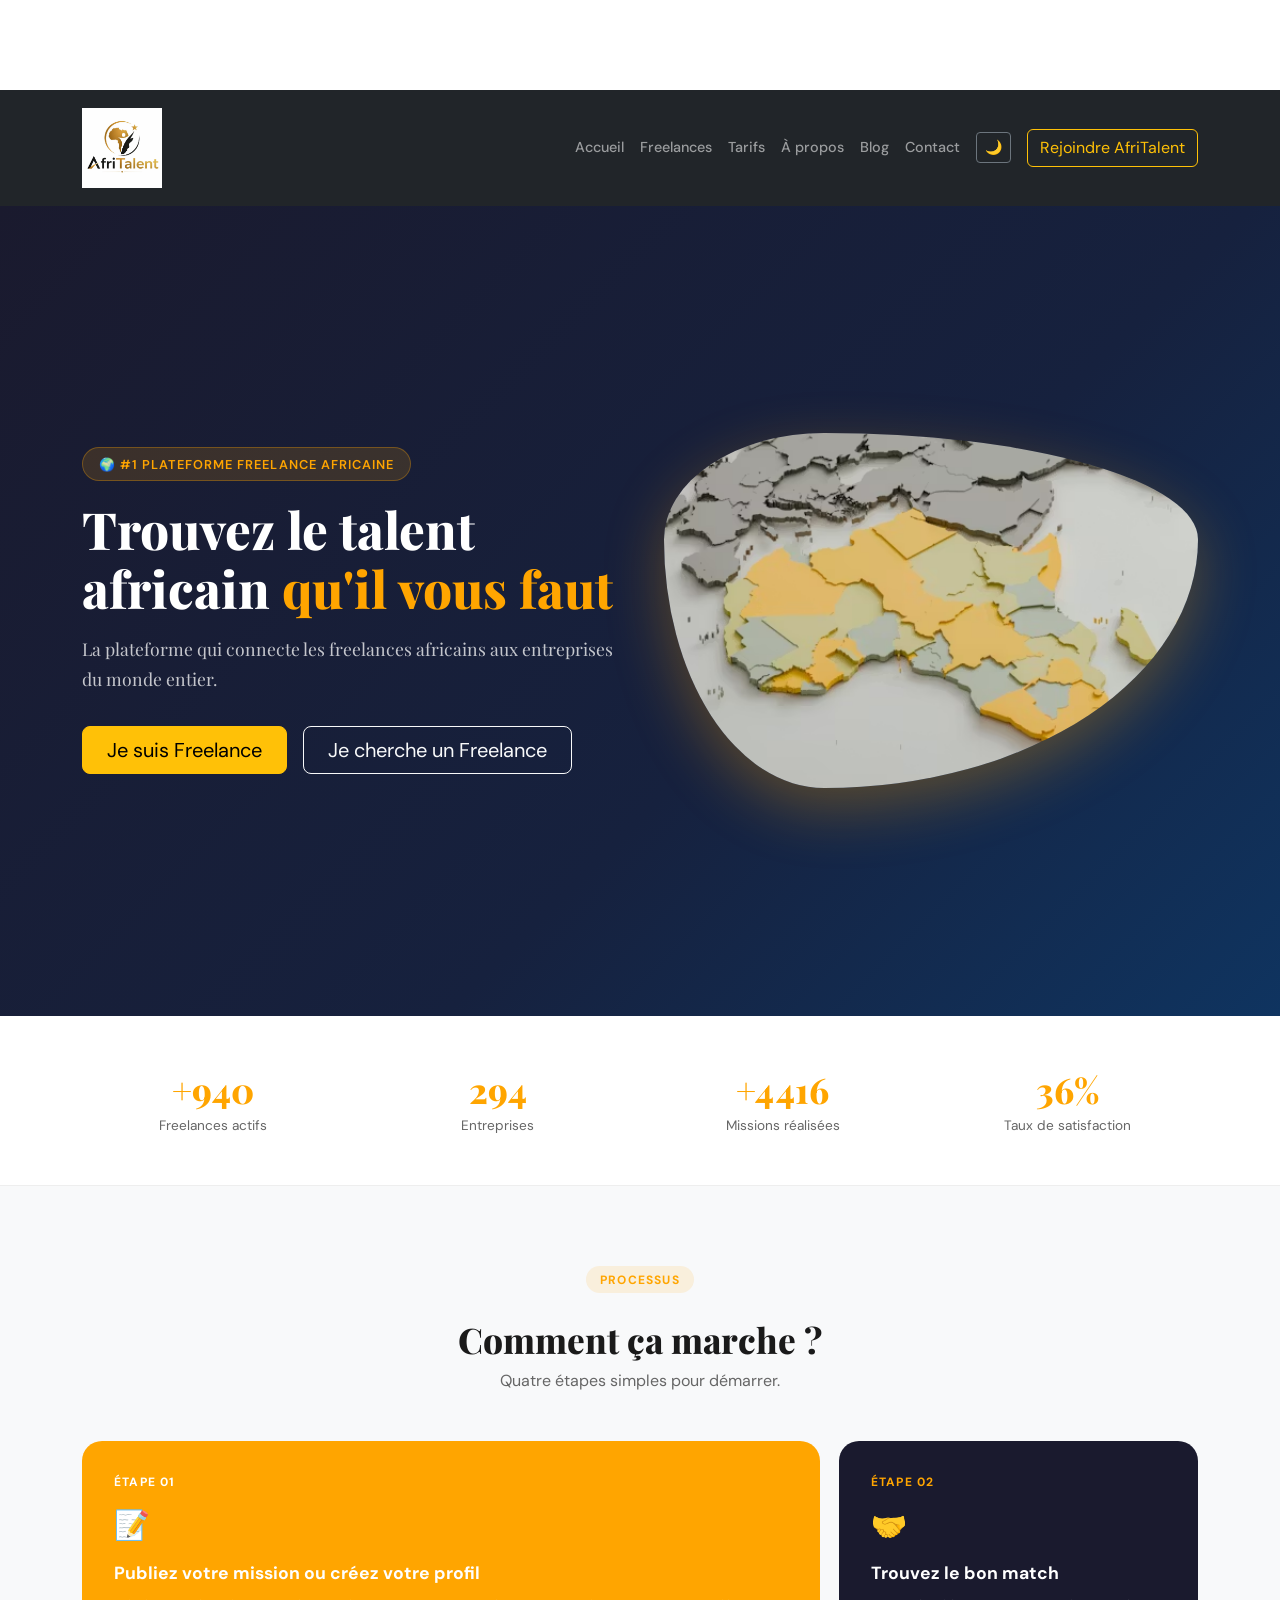
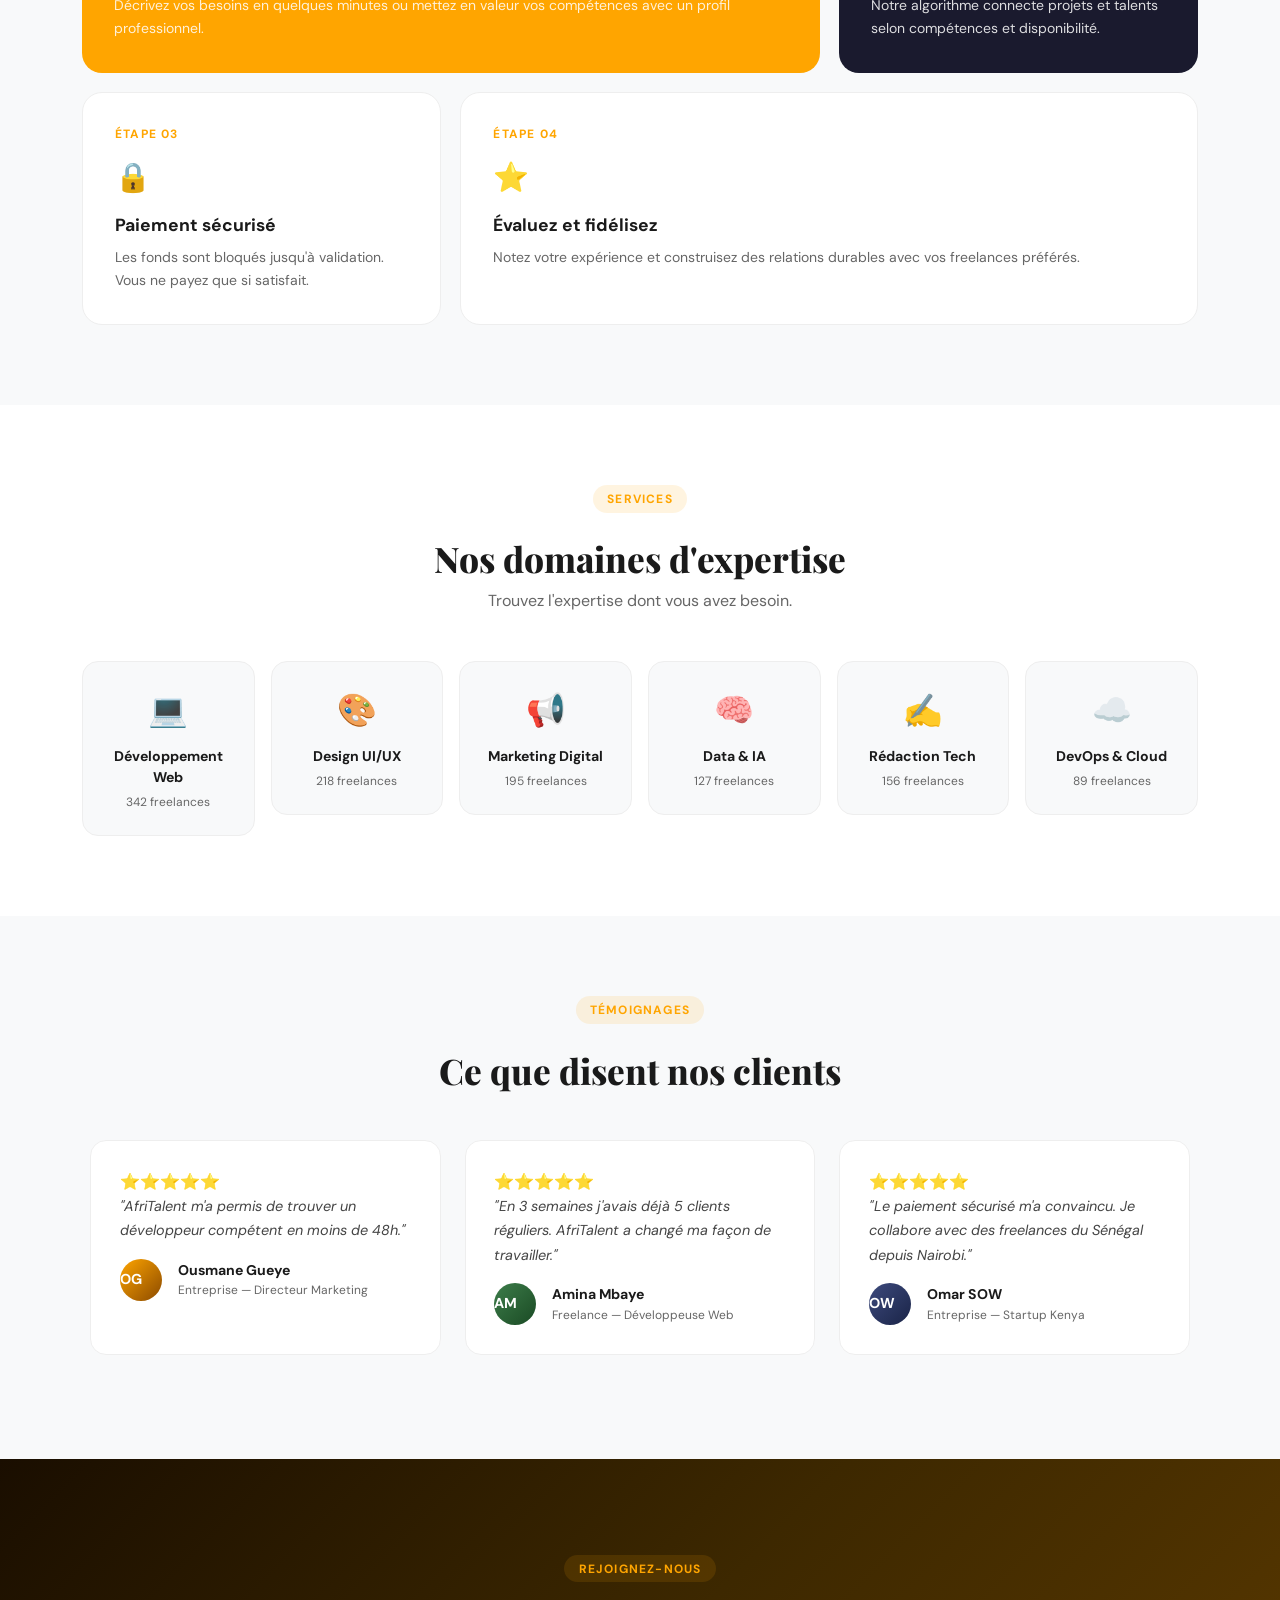
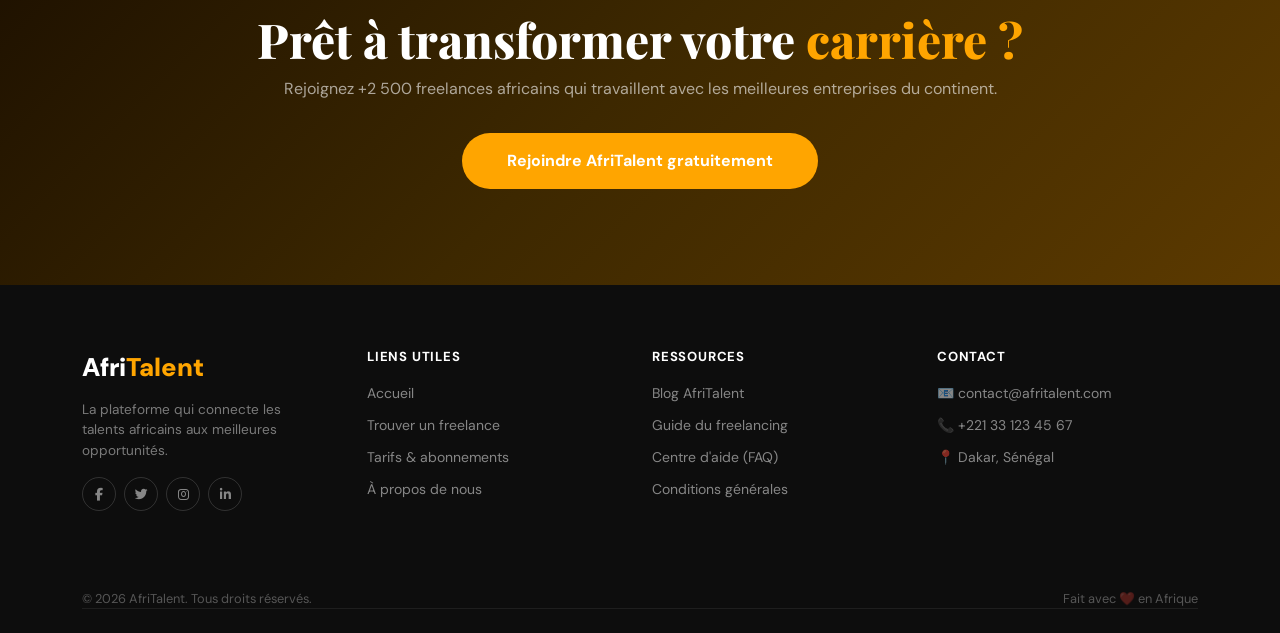
==== commit 0c173387: "JS : dark mode avec localStorage, navbar dynamique au scroll" ====
--- a/index.html
+++ b/index.html
@@ -19,7 +19,7 @@
 
 <!-- === NAVBAR === -->
 <header>
-    <nav class="navbar navbar-expand-lg navbar-dark bg-dark fixed-top" id="mainNav">
+    <nav class="navbar navbar-expand-lg navbar-dark bg-dark sticky-top" id="mainNav">
         <div class="container">
             <a class="navbar-brand" href="index.html">
                 <img src="images/AfriTalent log .jpeg" alt="Logo AfriTalent" height="50">
@@ -38,7 +38,12 @@
                     <li class="nav-item"><a class="nav-link" href="freelances.html">Freelances</a></li>
                     <li class="nav-item"><a class="nav-link" href="tarifs.html">Tarifs</a></li>
                     <li class="nav-item"><a class="nav-link" href="about.html">À propos</a></li>
+                    <li class="nav-item"><a class="nav-link" href="#">Blog</a></li>
                     <li class="nav-item"><a class="nav-link" href="contact.html">Contact</a></li>
+                    <!-- Bouton dark mode -->
+                    <li class="nav-item ms-2">
+                        <button id="darkModeBtn" class="btn btn-outline-secondary btn-sm">🌙</button>
+                    </li>
                     <li class="nav-item ms-3">
                         <a href="#" class="btn btn-outline-warning">Rejoindre AfriTalent</a>
                     </li>
@@ -52,7 +57,6 @@
 
     <!-- === HERO === -->
     <section id="hero">
-        <div class="overlay"></div>
         <div class="container">
             <div class="row align-items-center g-5">
                 <div class="col-lg-6 text-white">
@@ -64,10 +68,11 @@
                         <a href="freelances.html" class="btn btn-outline-light btn-lg px-4">Je cherche un Freelance</a>
                     </div>
                 </div>
+                <!-- Image asymétrique droite -->
                 <div class="col-lg-6">
-                    <img src="images/african.avif" 
-                    alt="Freelances africains"
-                    class="img-fkuid hero-img-asym">
+                    <img src="images/african.avif"
+                         alt="Freelances africains"
+                         class="img-fluid hero-img-asym">
                 </div>
             </div>
         </div>
@@ -78,19 +83,19 @@
         <div class="container">
             <div class="row text-center g-4">
                 <div class="col-6 col-md-3">
-                    <div class="stat-number">+<span class="counter" data-target="2500">2500</span></div>
+                    <div class="stat-number">+<span class="counter" data-target="2500">0</span></div>
                     <div class="stat-label">Freelances actifs</div>
                 </div>
                 <div class="col-6 col-md-3">
-                    <div class="stat-number"><span class="counter" data-target="800">800</span></div>
+                    <div class="stat-number"><span class="counter" data-target="800">0</span></div>
                     <div class="stat-label">Entreprises</div>
                 </div>
                 <div class="col-6 col-md-3">
-                    <div class="stat-number">+<span class="counter" data-target="12000">12000</span></div>
+                    <div class="stat-number">+<span class="counter" data-target="12000">0</span></div>
                     <div class="stat-label">Missions réalisées</div>
                 </div>
                 <div class="col-6 col-md-3">
-                    <div class="stat-number"><span class="counter" data-target="98">98</span>%</div>
+                    <div class="stat-number"><span class="counter" data-target="98">0</span>%</div>
                     <div class="stat-label">Taux de satisfaction</div>
                 </div>
             </div>
@@ -356,7 +361,6 @@
 <footer>
     <div class="container">
         <div class="row g-4">
-            <!-- Col 1 -->
             <div class="col-lg-3 col-md-6">
                 <div class="footer-brand">Afri<span>Talent</span></div>
                 <p class="footer-desc">La plateforme qui connecte les talents africains aux meilleures opportunités.</p>
@@ -367,7 +371,6 @@
                     <a href="#" class="social-icon"><i class="fab fa-linkedin-in"></i></a>
                 </div>
             </div>
-            <!-- Col 2 -->
             <div class="col-lg-3 col-md-6">
                 <h6 class="footer-title">Liens utiles</h6>
                 <ul class="footer-links">
@@ -377,7 +380,6 @@
                     <li><a href="about.html">À propos de nous</a></li>
                 </ul>
             </div>
-            <!-- Col 3 -->
             <div class="col-lg-3 col-md-6">
                 <h6 class="footer-title">Ressources</h6>
                 <ul class="footer-links">
@@ -387,7 +389,6 @@
                     <li><a href="#">Conditions générales</a></li>
                 </ul>
             </div>
-            <!-- Col 4 -->
             <div class="col-lg-3 col-md-6">
                 <h6 class="footer-title">Contact</h6>
                 <ul class="footer-links">
@@ -408,5 +409,8 @@
 <script src="https://cdn.jsdelivr.net/npm/bootstrap@5.3.8/dist/js/bootstrap.bundle.min.js"></script>
 <script src="js/main.js"></script>
 
+<!-- Bouton retour en haut -->
+<button id="btnTop" style="display:none;position:fixed;bottom:30px;right:30px;width:45px;height:45px;background:orange;color:white;border:none;border-radius:50%;font-size:1.2rem;cursor:pointer;z-index:999;align-items:center;justify-content:center;box-shadow:0 4px 15px rgba(255,165,0,0.4);">↑</button>
+
 </body>
 </html>
--- a/css/style.css
+++ b/css/style.css
@@ -802,6 +802,28 @@
     color: var(--couleur-muted);
     margin-bottom: 0.8rem;
 }
+.contact-section {
+  background-color: #f8f9fa;
+}
+
+.contact-section h2,
+.contact-section h3 {
+  font-weight: bold;
+}
+
+.form-control,
+.form-select {
+  border-radius: 10px;
+}
+
+.btn-primary {
+  padding: 10px 25px;
+  border-radius: 10px;
+}
+
+.alert-success {
+  border-radius: 10px;
+}
 
 /* ── RESPONSIVE ── */
 @media (max-width: 1200px) {
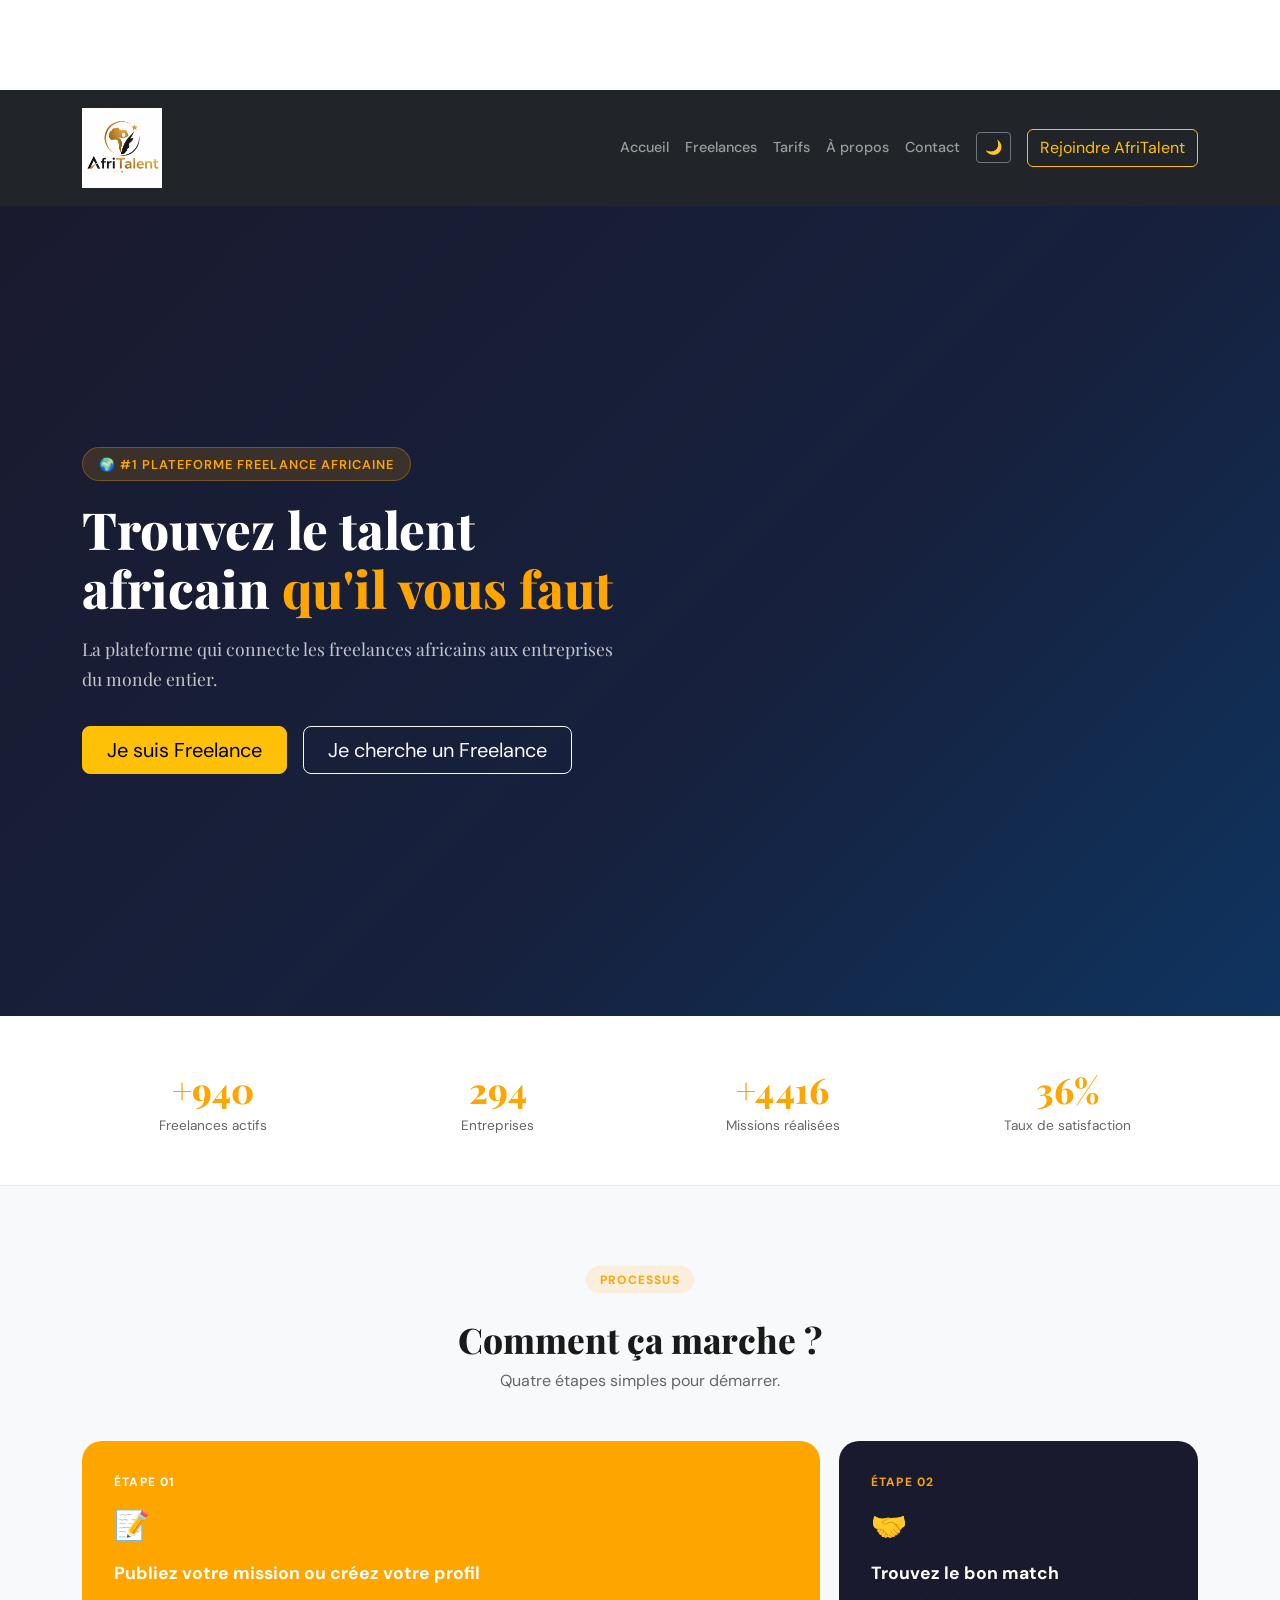
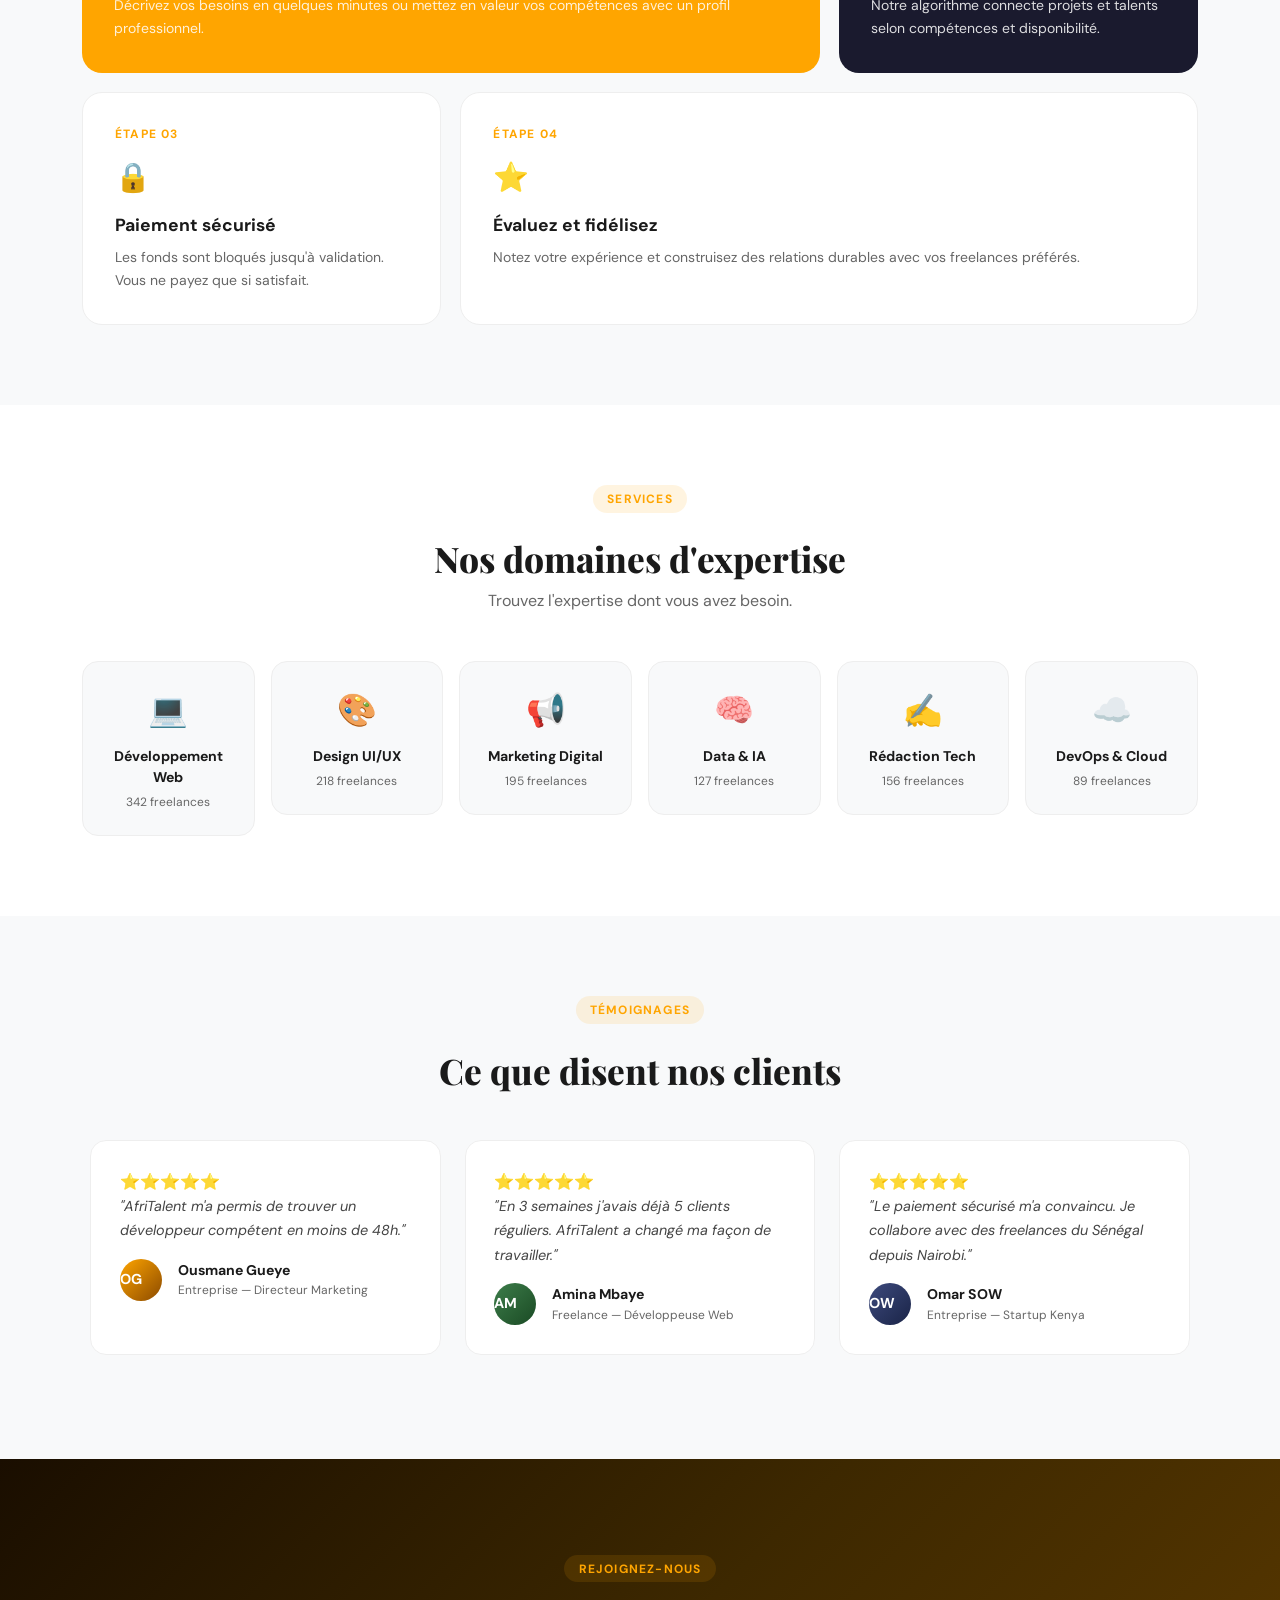
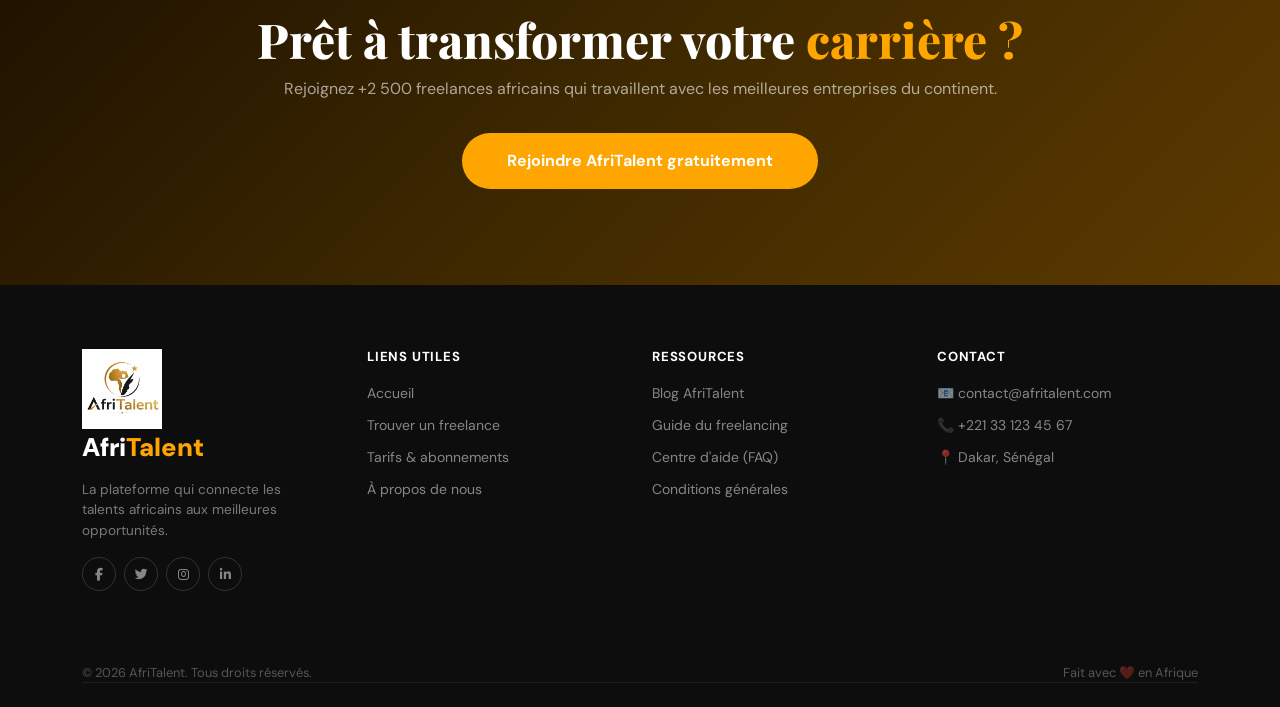
==== commit c9bcb360: "JS : dark mode avec localStorage, navbar dynamique au scrooll" ====
--- a/index.html
+++ b/index.html
@@ -38,7 +38,6 @@
                     <li class="nav-item"><a class="nav-link" href="freelances.html">Freelances</a></li>
                     <li class="nav-item"><a class="nav-link" href="tarifs.html">Tarifs</a></li>
                     <li class="nav-item"><a class="nav-link" href="about.html">À propos</a></li>
-                    <li class="nav-item"><a class="nav-link" href="#">Blog</a></li>
                     <li class="nav-item"><a class="nav-link" href="contact.html">Contact</a></li>
                     <!-- Bouton dark mode -->
                     <li class="nav-item ms-2">
@@ -68,12 +67,6 @@
                         <a href="freelances.html" class="btn btn-outline-light btn-lg px-4">Je cherche un Freelance</a>
                     </div>
                 </div>
-                <!-- Image asymétrique droite -->
-                <div class="col-lg-6">
-                    <img src="images/african.avif"
-                         alt="Freelances africains"
-                         class="img-fluid hero-img-asym">
-                </div>
             </div>
         </div>
     </section>
@@ -362,6 +355,9 @@
     <div class="container">
         <div class="row g-4">
             <div class="col-lg-3 col-md-6">
+                <a class="navbar-brand" href="index.html">
+                <img src="images/AfriTalent log .jpeg" alt="Logo AfriTalent" height="50">
+                </a>
                 <div class="footer-brand">Afri<span>Talent</span></div>
                 <p class="footer-desc">La plateforme qui connecte les talents africains aux meilleures opportunités.</p>
                 <div class="mt-3 d-flex gap-2">
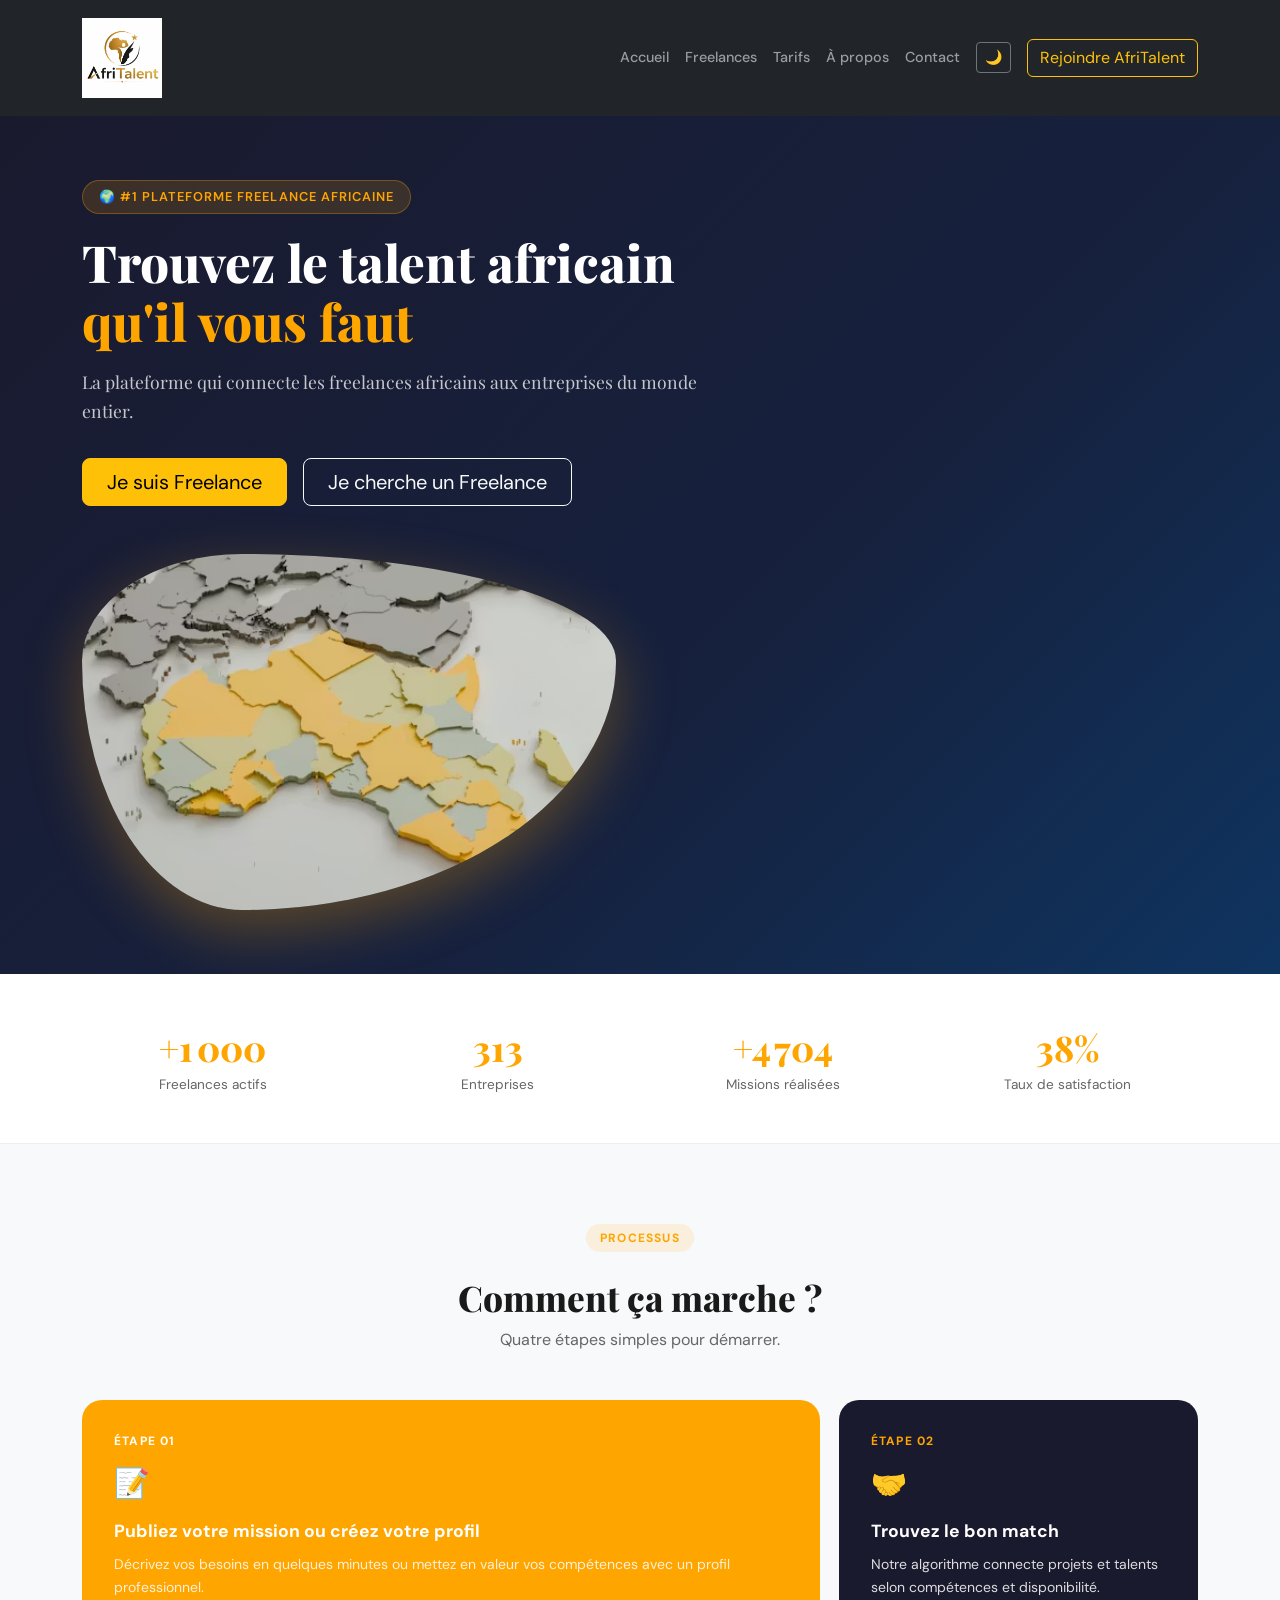
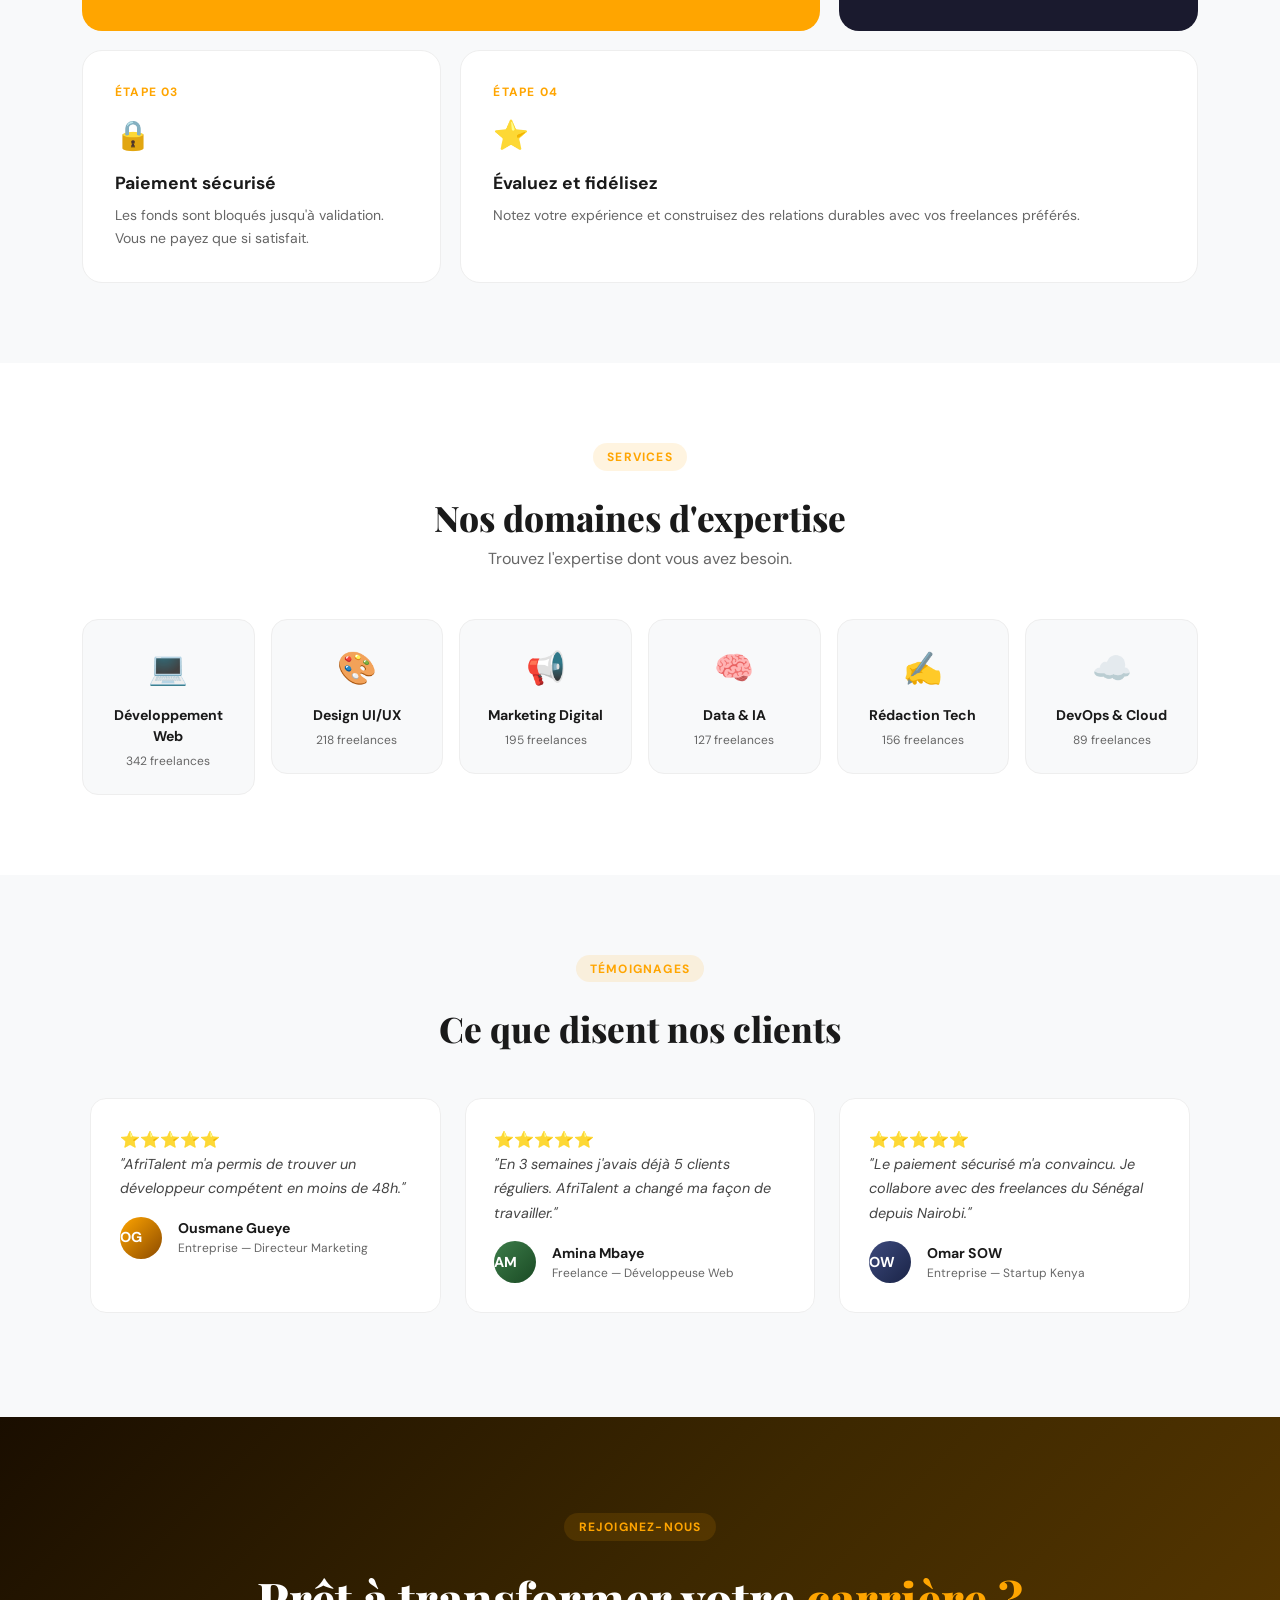
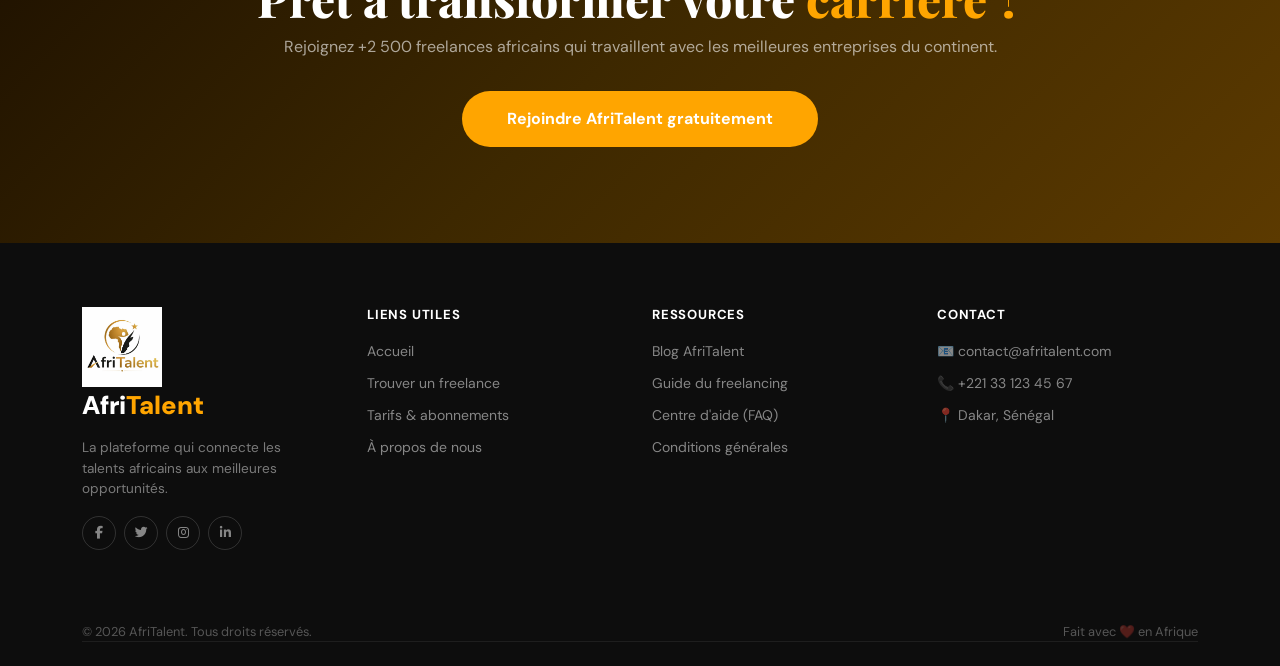
==== commit 1db061d1: "CSS : responsive design mobile et tablette, media queries" ====
--- a/index.html
+++ b/index.html
@@ -58,7 +58,7 @@
     <section id="hero">
         <div class="container">
             <div class="row align-items-center g-5">
-                <div class="col-lg-6 text-white">
+                <div class="col-lg-7 text-white">
                     <span class="hero-label">🌍 #1 Plateforme Freelance Africaine</span>
                     <h1>Trouvez le talent africain <span>qu'il vous faut</span></h1>
                     <h2>La plateforme qui connecte les freelances africains aux entreprises du monde entier.</h2>
@@ -67,6 +67,12 @@
                         <a href="freelances.html" class="btn btn-outline-light btn-lg px-4">Je cherche un Freelance</a>
                     </div>
                 </div>
+                <!-- Image asymétrique droite -->
+                <div class="col-lg-6">
+                    <img src="images/african.avif"
+                         alt="Freelances africains"
+                         class="img-fluid hero-img-asym">
+                </div>
             </div>
         </div>
     </section>
@@ -334,6 +340,16 @@
                         </div>
                     </div>
                 </div>
+                <!-- Bouton Précédent-->
+                <button class="carousel-control-prev" type="button" data-bs-target="#testiCarousel" data-bs-slide="prev">
+                    <span class="carousel-control-prev-icon" aria-hidden="true"></span>
+                    <span class="visually-hidden">Précédent</span>
+                </button>
+                <!-- Bouton Suivant-->
+                <button class="carousel-control-next" type="button" data-bs-target="#testiCarousel" data-bs-slide="next">
+                    <span class="carousel-control-next-icon" aria-hidden="true"></span>
+                    <span class="visually-hidden">Suivant</span>
+                </button>
             </div>
         </div>
     </section>
--- a/css/style.css
+++ b/css/style.css
@@ -24,7 +24,7 @@
 }
 
 h1, h2, h3{
-    font-family: 'PlayFair Display', serrif;
+    font-family: 'PlayFair Display', serif;
 }
 /* -- NAVBAR --*/
 .navbar-brand img{
@@ -38,20 +38,13 @@
     transition: color 0.2s;
 }
 
-body{
-    padding-top: 90px;
-}
-
-.navbar{
-    z-index: 1000;
-}
-
 .nav-link:hover {
     color:var(--couleur-primaire) !important;
 }
 
 /* -- HERO*/
-#hero{
+/* ── HERO ── */
+#hero {
     background: linear-gradient(135deg, #1a1a2e 0%, #16213e 60%, #0f3460 100%);
     min-height: 90vh;
     display: flex;
@@ -60,34 +53,20 @@
     position: relative;
 }
 
-.hero-img-asym{
-    border-radius: 30% 70% 70% 30% / 30% 30% 70% 70%;
-    box-shadow: 0 20px 60px rgba(255, 165, 0, 0.3);
-    width: 100%;
-    max-height: 500px;
-    object-fit: cover;
-    animation: float 4s ease-in-out infinite;
-}
-
-@keyframes float{
-    0%, 100% { transform: translateY(0px); }
-    50%       { transform: translateY(-15px);}
-}
-
-#hero h1{
+#hero h1 {
     font-family: 'Playfair Display', serif;
-    font-size:clamp(2rem, 5vw, 3.2rem);
+    font-size: clamp(2rem, 5vw, 3.2rem);
     font-weight: 800;
     line-height: 1.15;
     margin-bottom: 1rem;
     color: #ffffff;
 }
 
-#hero h1 span{
-    color: var(--couleur-primaire);
-}
-
-#hero h2{
+#hero h1 span {
+    color: var(--couleur-primaire);
+}
+
+#hero h2 {
     font-size: 1.1rem;
     font-weight: 300;
     color: rgba(255, 255, 255, 0.75);
@@ -107,6 +86,16 @@
     padding: 0.4rem 1rem;
     display: inline-block;
     margin-bottom: 1.2rem;
+}
+
+/* Image asymétrique Hero */
+.hero-img-asym {
+    border-radius: 30% 70% 70% 30% / 30% 30% 70% 70%;
+    box-shadow: 0 20px 60px rgba(255, 165, 0, 0.3);
+    width: 100%;
+    max-height: 500px;
+    object-fit: cover;
+    animation: float 4s ease-in-out infinite;
 }
 
 /* ── SECTION LABELS ── */
@@ -869,3 +858,4 @@
         font-size: 1.5rem;
     }
 }
+
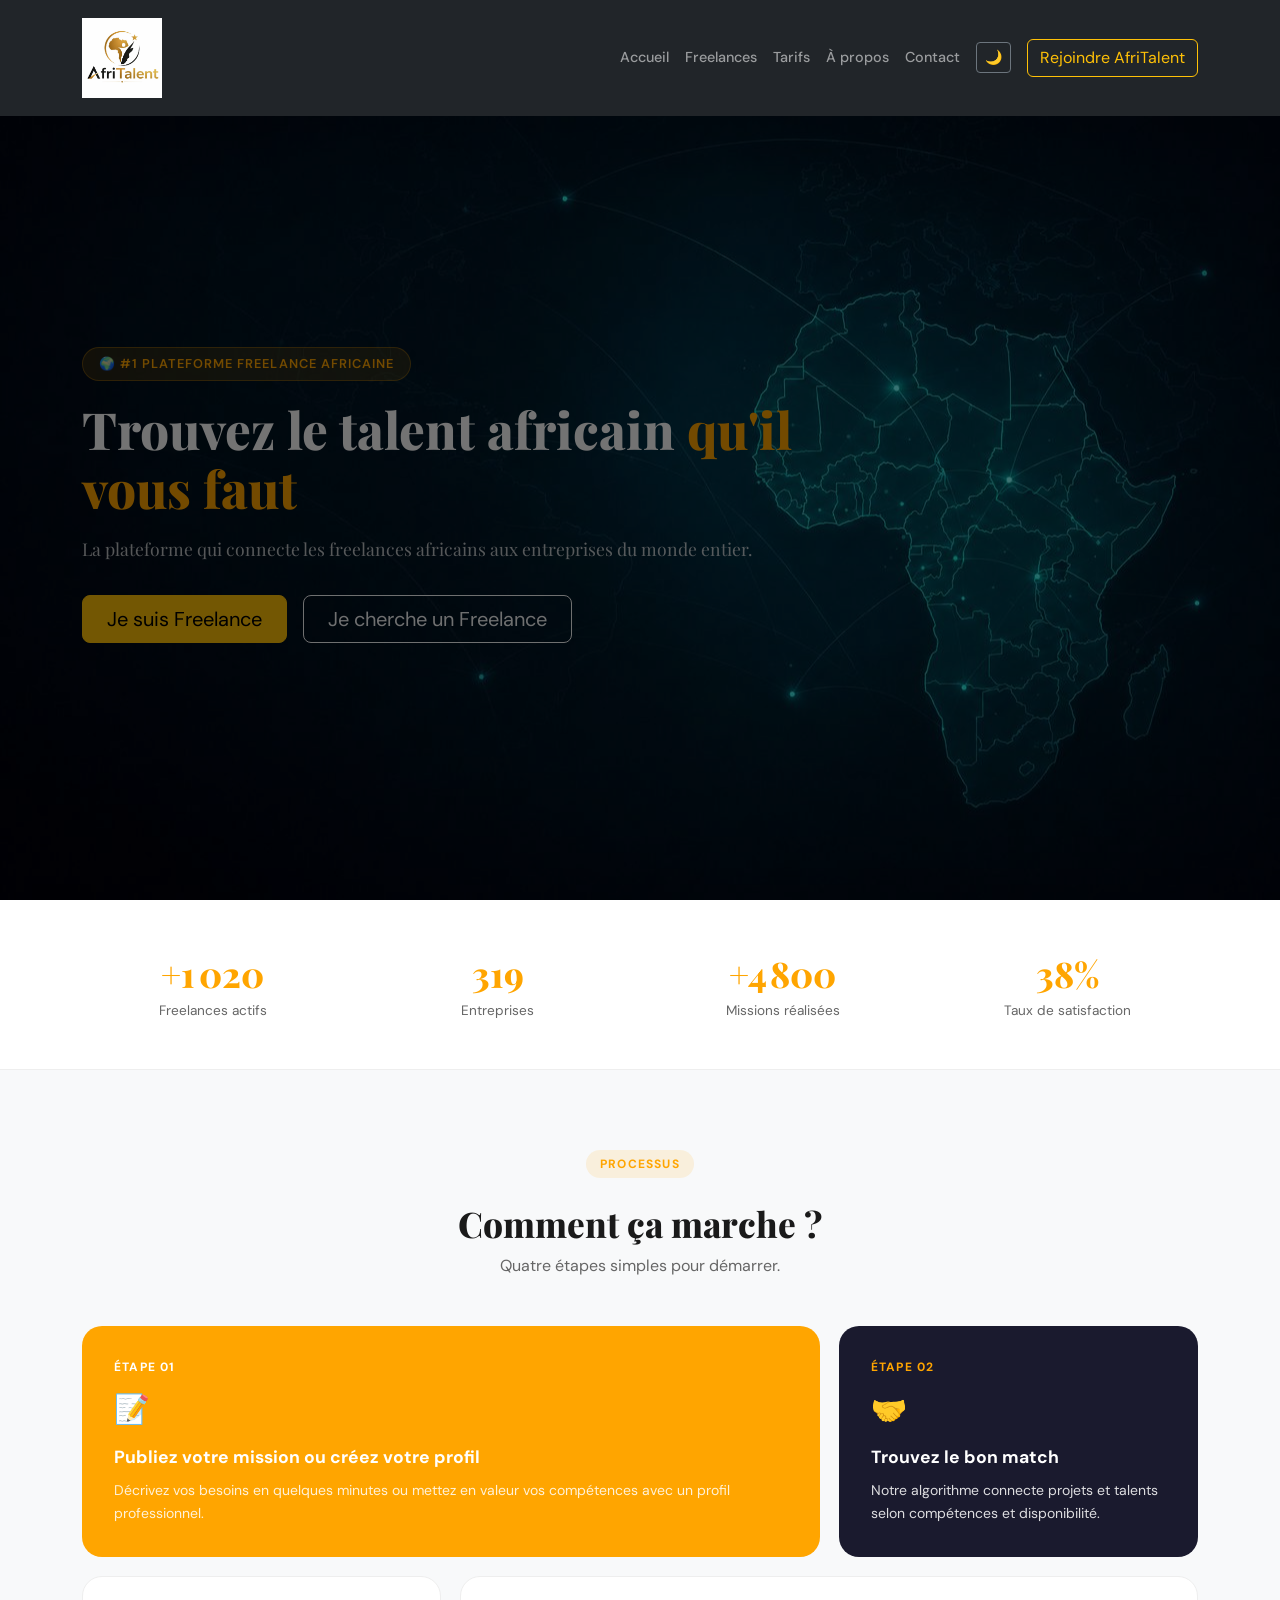
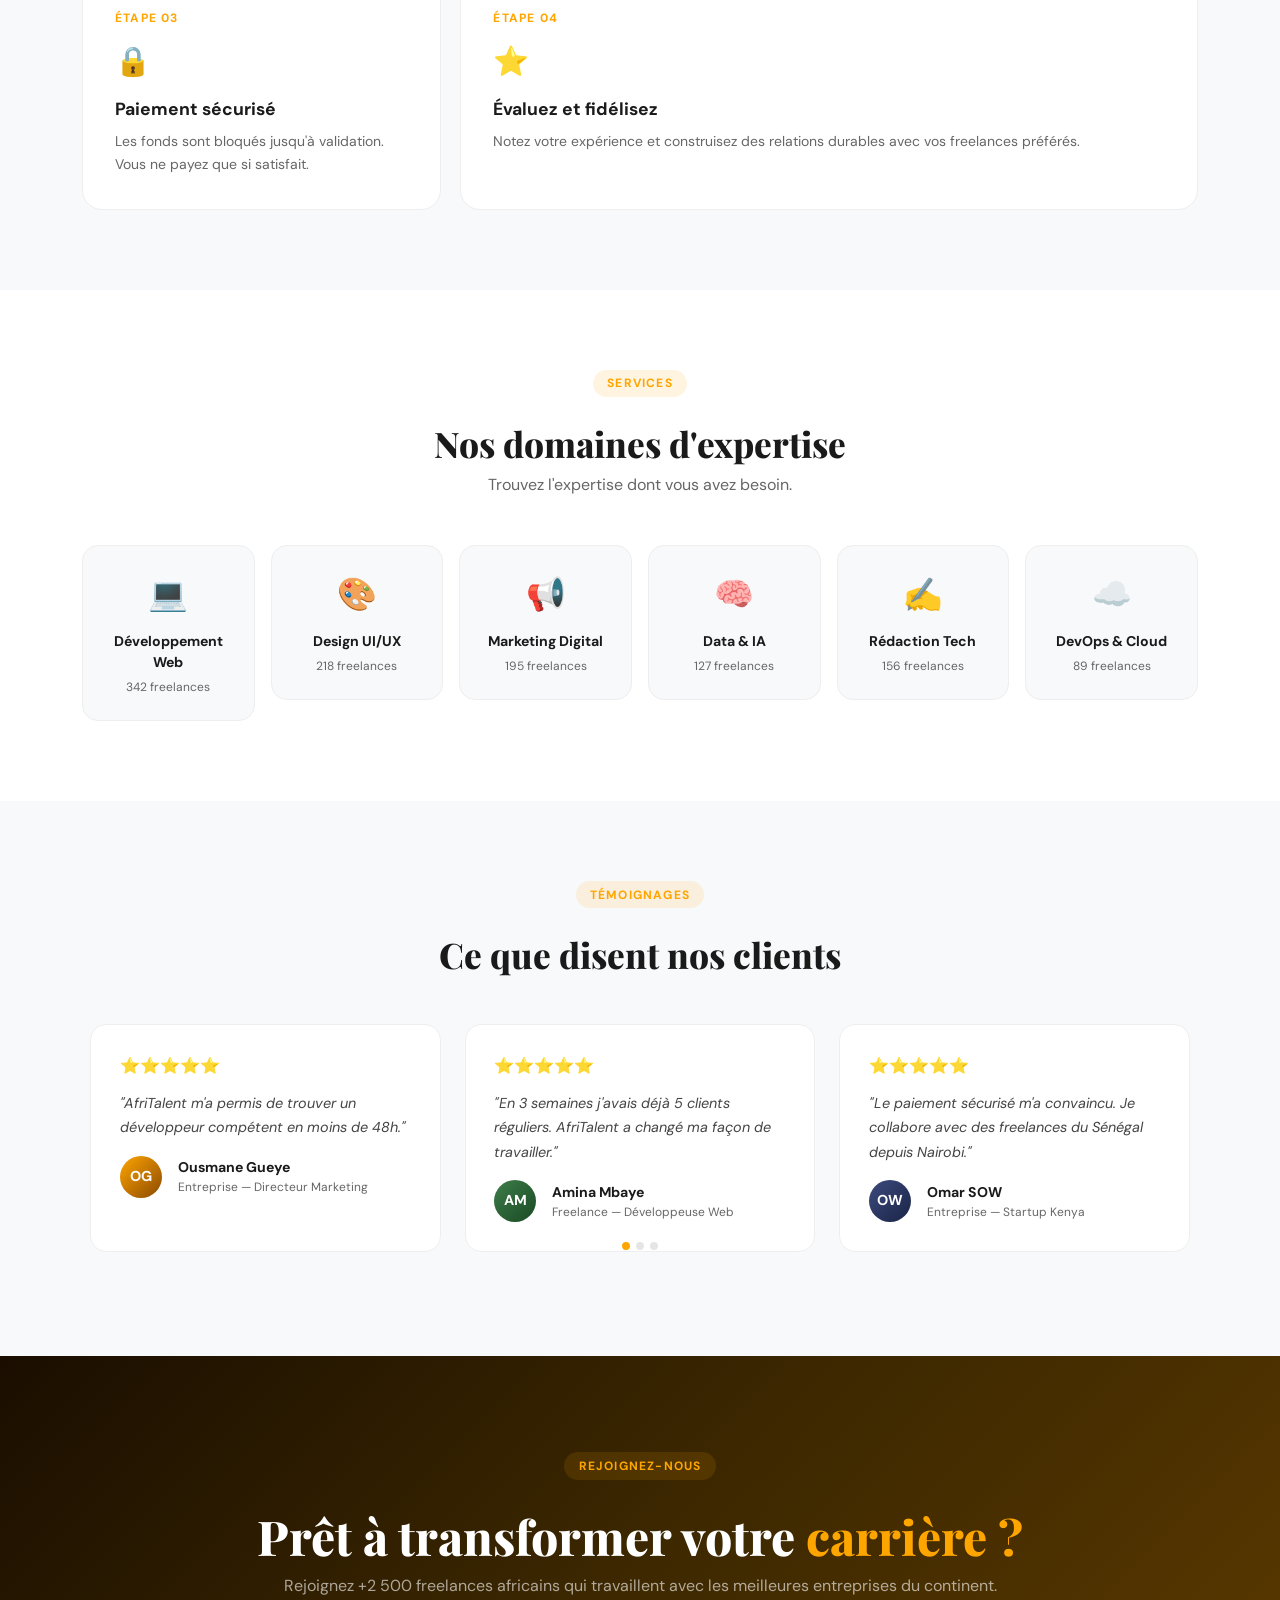
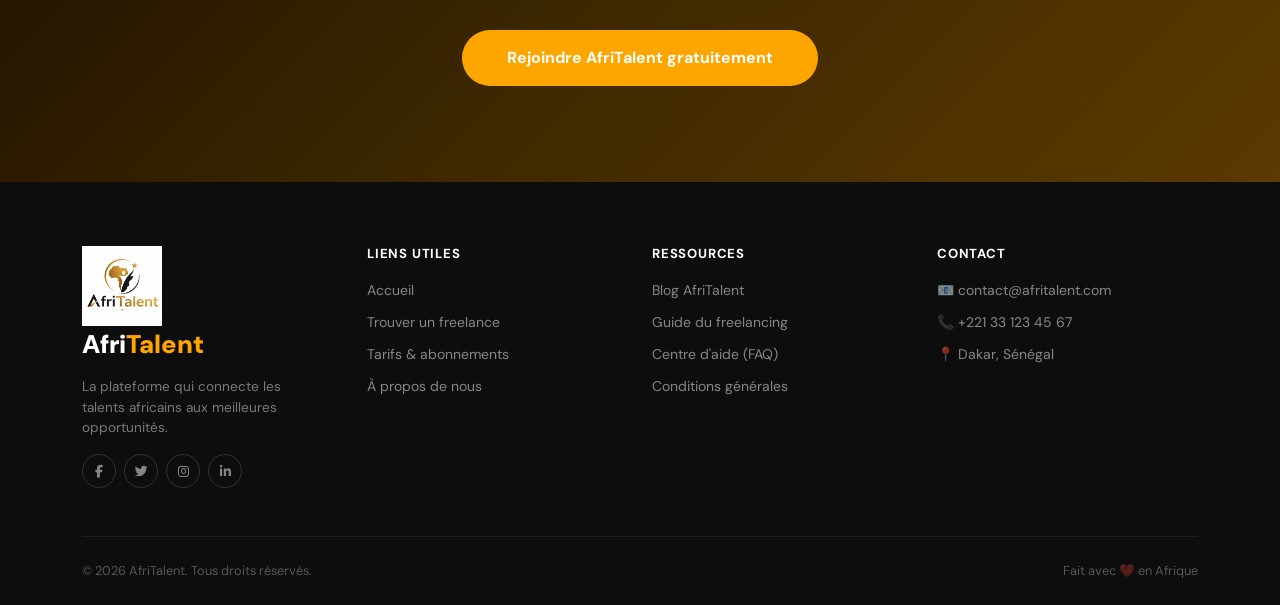
==== commit 1e00e4f7: "JS : filtrage dynamique des freelances et validation du formulaire de contact" ====
--- a/index.html
+++ b/index.html
@@ -15,6 +15,24 @@
     <!-- CSS perso -->
     <link rel="stylesheet" href="css/style.css">
 </head>
+<!-- Bouton retour en haut -->
+<button id="btnTop" style="
+    display:none;
+    position:fixed;
+    bottom:30px;
+    right:30px;
+    width:45px;
+    height:45px;
+    background:orange;
+    color:white;
+    border:none;
+    border-radius:50%;
+    font-size:1.2rem;
+    cursor:pointer;
+    z-index:999;
+    align-items:center;
+    justify-content:center;
+    box-shadow:0 4px 15px rgba(255,165,0,0.4);">↑</button>
 <body>
 
 <!-- === NAVBAR === -->
@@ -53,12 +71,11 @@
 </header>
 
 <main>
-
     <!-- === HERO === -->
     <section id="hero">
         <div class="container">
-            <div class="row align-items-center g-5">
-                <div class="col-lg-7 text-white">
+            <div class="row align-items-center">
+                <div class="col-lg-8 text-white">
                     <span class="hero-label">🌍 #1 Plateforme Freelance Africaine</span>
                     <h1>Trouvez le talent africain <span>qu'il vous faut</span></h1>
                     <h2>La plateforme qui connecte les freelances africains aux entreprises du monde entier.</h2>
@@ -66,12 +83,6 @@
                         <a href="freelances.html" class="btn btn-warning btn-lg px-4">Je suis Freelance</a>
                         <a href="freelances.html" class="btn btn-outline-light btn-lg px-4">Je cherche un Freelance</a>
                     </div>
-                </div>
-                <!-- Image asymétrique droite -->
-                <div class="col-lg-6">
-                    <img src="images/african.avif"
-                         alt="Freelances africains"
-                         class="img-fluid hero-img-asym">
                 </div>
             </div>
         </div>
@@ -363,7 +374,6 @@
             <a href="#" class="btn-cta">Rejoindre AfriTalent gratuitement</a>
         </div>
     </section>
-
 </main>
 
 <!-- === FOOTER === -->
@@ -423,6 +433,5 @@
 
 <!-- Bouton retour en haut -->
 <button id="btnTop" style="display:none;position:fixed;bottom:30px;right:30px;width:45px;height:45px;background:orange;color:white;border:none;border-radius:50%;font-size:1.2rem;cursor:pointer;z-index:999;align-items:center;justify-content:center;box-shadow:0 4px 15px rgba(255,165,0,0.4);">↑</button>
-
 </body>
 </html>
--- a/css/style.css
+++ b/css/style.css
@@ -1,8 +1,14 @@
-/* ==VARIABLES CSS ==*/
-:root{
-    --couleur-primaire:#FFA500;
-    --couleur-sombre:#0D0D0D;
-    --couleur-fond:#F8F9FA;
+/* ============================================
+   AFRITALENT — style.css
+   Auteur : SARR Ibrahima
+   Date : 2026
+============================================ */
+
+/* ── VARIABLES CSS (minimum 6) ── */
+:root {
+    --couleur-primaire: #FFA500;
+    --couleur-sombre: #0D0D0D;
+    --couleur-fond: #F8F9FA;
     --couleur-texte: #1A1A1A;
     --couleur-muted: #666666;
     --couleur-blanc: #FFFFFF;
@@ -10,47 +16,72 @@
     --transition: all 0.3s ease;
 }
 
-/* == BASE ==*/
-*{
+/* ── BASE ── */
+* {
     margin: 0;
     padding: 0;
     box-sizing: border-box;
 }
 
-body{
+body {
     font-family: 'DM Sans', sans-serif;
     color: var(--couleur-texte);
     background: var(--couleur-blanc);
 }
 
-h1, h2, h3{
-    font-family: 'PlayFair Display', serif;
-}
-/* -- NAVBAR --*/
-.navbar-brand img{
+h1, h2, h3 {
+    font-family: 'Playfair Display', serif;
+}
+
+/* ── NAVBAR ── */
+.navbar-brand img {
     width: 80px;
     height: auto;
 }
 
-.nav-link{
+.nav-link {
     font-size: 0.9rem;
     font-weight: 500;
     transition: color 0.2s;
 }
 
 .nav-link:hover {
-    color:var(--couleur-primaire) !important;
-}
-
-/* -- HERO*/
+    color: var(--couleur-primaire) !important;
+}
+
+.navbar{
+    position: fixed;
+    top: 0;
+    left: 0;
+    width: 100%;
+    z-index: 1000;
+    background: rgba(10, 10, 25, 0.95);
+    backdrop-filter: blur(10px);
+    padding: 15px 40px;
+}
+
+body{
+    padding-top: 90px;
+}
 /* ── HERO ── */
 #hero {
-    background: linear-gradient(135deg, #1a1a2e 0%, #16213e 60%, #0f3460 100%);
+    background-image: url('../images/afritalent\ image.jpeg');
+    background-size: cover;
+    background-position: center right;
+    background-repeat: no-repeat;
     min-height: 90vh;
     display: flex;
     align-items: center;
     padding: 4rem 0;
     position: relative;
+}
+
+#hero::before{
+    content: '';
+    position: absolute;
+    inset: 0;
+    background: rgba(0, 0, 0, 0.55);
+    z-index: 0;
 }
 
 #hero h1 {
@@ -98,6 +129,11 @@
     animation: float 4s ease-in-out infinite;
 }
 
+@keyframes float {
+    0%, 100% { transform: translateY(0px); }
+    50%       { transform: translateY(-15px); }
+}
+
 /* ── SECTION LABELS ── */
 .section-label {
     background: rgba(255, 165, 0, 0.12);
@@ -150,6 +186,11 @@
     background: var(--couleur-fond);
 }
 
+#chiffres {
+    padding: 5rem 0;
+    background: var(--couleur-fond);
+}
+
 .bento-grid {
     display: grid;
     grid-template-columns: repeat(3, 1fr);
@@ -220,13 +261,13 @@
     opacity: 1;
 }
 
-/* -- CATEGORIES __*/
+/* ── CATEGORIES ── */
 #services {
     padding: 5rem 0;
     background: var(--couleur-blanc);
 }
 
-.cat-card{
+.cat-card {
     background: var(--couleur-fond);
     border: 1.5px solid #eee;
     border-radius: 16px;
@@ -236,34 +277,35 @@
     transition: var(--transition);
 }
 
-.cat-card:hover{
+.cat-card:hover {
     border-color: var(--couleur-primaire);
     transform: translateY(-6px);
     box-shadow: 0 15px 40px rgba(255, 165, 0, 0.2);
 }
 
-.cat-icon{
+.cat-icon {
     font-size: 2rem;
     margin-bottom: 0.8rem;
 }
 
-.cat-title{
+.cat-title {
     font-weight: 700;
     font-size: 0.88rem;
     margin-bottom: 0.3rem;
 }
 
-.cat-count{
+.cat-count {
     font-size: 0.75rem;
     color: var(--couleur-muted);
 }
-/*-- TEMOIGNAGES*/
+
+/* ── TEMOIGNAGES ── */
 #temoignages {
     padding: 5rem 0;
     background: var(--couleur-fond);
 }
 
-.testi-card{
+.testi-card {
     background: var(--couleur-blanc);
     border: 1px solid #eee;
     border-radius: 16px;
@@ -271,75 +313,76 @@
     height: 100%;
 }
 
-.testi-starts{
+.testi-stars {
     color: var(--couleur-primaire);
     margin-bottom: 0.8rem;
 }
 
-.testi-quote{
+.testi-quote {
     font-style: italic;
     color: #444;
     font-size: 0.9rem;
     line-height: 1.7;
 }
 
-.testi-avatar{
+.testi-avatar {
     width: 42px;
     height: 42px;
     border-radius: 50%;
     display: flex;
     align-items: center;
+    justify-content: center;
     color: white;
     font-weight: 700;
     font-size: 0.9rem;
     flex-shrink: 0;
 }
 
-.testi-name{
+.testi-name {
     font-weight: 700;
     font-size: 0.88rem;
 }
 
-.testi-role{
+.testi-role {
     font-size: 0.75rem;
     color: var(--couleur-muted);
 }
 
-.carasoul-indicators button{
+.carousel-indicators button {
     width: 8px !important;
     height: 8px !important;
     border-radius: 50% !important;
     background-color: #ccc !important;
 }
 
-.carasoul-indicators .active{
+.carousel-indicators .active {
     background-color: var(--couleur-primaire) !important;
 }
 
-/* -- CTA --*/
-#cta{
+/* ── CTA ── */
+#cta {
     background: linear-gradient(135deg, #1A0E00 0%, #3D2800 50%, #5C3A00 100%);
     padding: 6rem 0;
     text-align: center;
 }
 
-#cta h2{
+#cta h2 {
     font-size: clamp(1.8rem, 4vw, 3rem);
     font-weight: 800;
     color: white;
     margin: 1rem 0 0.5rem;
 }
 
-#cta h2 span{
-    color: var(--couleur-primaire);
-}
-
-#cta p{
+#cta h2 span {
+    color: var(--couleur-primaire);
+}
+
+#cta p {
     color: rgba(255, 255, 255, 0.6);
     margin-bottom: 2rem;
 }
 
-.btn-cta{
+.btn-cta {
     background: var(--couleur-primaire);
     color: white;
     border: none;
@@ -352,37 +395,37 @@
     display: inline-block;
 }
 
-.btn-cta:hover{
+.btn-cta:hover {
     background: #e69500;
     transform: translateY(-2px);
     color: white;
 }
 
-/* -- FOOTER --*/
-footer{
+/* ── FOOTER ── */
+footer {
     background: var(--couleur-sombre);
     color: rgba(255, 255, 255, 0.6);
     padding: 4rem 0 1.5rem;
 }
 
-.footer-brand{
+.footer-brand {
     font-size: 1.6rem;
     font-weight: 900;
-    color:white;
-}
-
-.footer-brand span{
-    color: var(--couleur-primaire);
-}
-
-.footer-desc{
+    color: white;
+}
+
+.footer-brand span {
+    color: var(--couleur-primaire);
+}
+
+.footer-desc {
     font-size: 0.85rem;
-    color: rgba( 255, 255, 255, 0.45);
+    color: rgba(255, 255, 255, 0.45);
     margin-top: 0.8rem;
     max-width: 220px;
 }
 
-.footer-title{
+.footer-title {
     color: white;
     font-size: 0.82rem;
     font-weight: 700;
@@ -391,7 +434,7 @@
     margin-bottom: 1rem;
 }
 
-.footer-links{
+.footer-links {
     list-style: none;
     padding: 0;
 }
@@ -400,82 +443,82 @@
     margin-bottom: 0.5rem;
 }
 
-.footer-links a{
-     color: rgba( 255, 255, 255, 0.5);
-     text-decoration: none;
-     font-size: 0.875rem;
-     transition: color 0.2s;
-}
-
-.footer-link a:hover{
-    color: var(--couleur-primaire);
-}
-
-.social-icon{
+.footer-links a {
+    color: rgba(255, 255, 255, 0.5);
+    text-decoration: none;
+    font-size: 0.875rem;
+    transition: color 0.2s;
+}
+
+.footer-links a:hover {
+    color: var(--couleur-primaire);
+}
+
+.social-icon {
     width: 34px;
     height: 34px;
-    border: 1px solid  rgba( 255, 255, 255, 0.15);
+    border: 1px solid rgba(255, 255, 255, 0.15);
     border-radius: 50%;
     display: flex;
     align-items: center;
     justify-content: center;
-    color: rgba( 255, 255, 255, 0.5);
+    color: rgba(255, 255, 255, 0.5);
     text-decoration: none;
     font-size: 0.8rem;
     transition: var(--transition);
 }
 
-.social-icon:hover{
+.social-icon:hover {
     border-color: var(--couleur-primaire);
     color: var(--couleur-primaire);
 }
 
-.footer-bottom{
-    border-bottom: 1px solid rgba( 255, 255, 255, 0.07);
+.footer-bottom {
+    border-top: 1px solid rgba(255, 255, 255, 0.07);
     padding-top: 1.5rem;
     margin-top: 3rem;
     font-size: 0.8rem;
-    color: rgba( 255, 255, 255, 0.3);
+    color: rgba(255, 255, 255, 0.3);
     display: flex;
     justify-content: space-between;
     flex-wrap: wrap;
     gap: 0.5rem;
 }
 
-/* -- PAGE TARIFS -- */
-#tarifs-hero{
-    padding: 3rem 0 2rem;
+/* ── PAGE TARIFS ── */
+#tarifs-hero {
+    padding: 4rem 0 2rem;
     background: var(--couleur-fond);
     text-align: center;
 }
 
-#plans{
+#plans {
     padding: 3rem 0 5rem;
     background: var(--couleur-fond);
 }
 
-.plan-card{
+.plan-card {
     background: var(--couleur-blanc);
     border: 1.5px solid #eee;
-    border-radius: var(--couleur-radius);
+    border-radius: var(--border-radius);
     padding: 2rem;
     text-align: center;
     height: 100%;
     transition: var(--transition);
 }
 
-.plan-card:hover{
+.plan-card:hover {
     transform: translateY(-6px);
-    box-shadow: 0 15px 40px  rgba( 255, 255, 255, 0.1);
-}
-
-.plan-populaire{
+    box-shadow: 0 15px 40px rgba(0, 0, 0, 0.1);
+}
+
+.plan-populaire {
     border: 2.5px solid var(--couleur-primaire);
     transform: scale(1.05);
-    box-shadow: 0 20px 50px  rgba( 255, 165, 255, 0.25);
-}
-
-.badge-populaire{
+    box-shadow: 0 20px 50px rgba(255, 165, 0, 0.25);
+}
+
+.badge-populaire {
     background: var(--couleur-primaire);
     color: white;
     border-radius: 50px;
@@ -486,58 +529,59 @@
     margin-bottom: 1rem;
 }
 
-.plan-nom{
+.plan-nom {
     font-size: 1.3rem;
     font-weight: 800;
     margin-bottom: 0.5rem;
 }
 
-.plan-prix{
+.plan-prix {
     font-size: 2rem;
     font-weight: 900;
-    color: var(--couleur-muted);
+    color: var(--couleur-primaire);
     margin-bottom: 1.5rem;
 }
 
-.plan-prix span{
+.plan-prix span {
     font-size: 0.9rem;
     color: var(--couleur-muted);
     font-weight: 400;
 }
 
-.plan-feactures{
+.plan-features {
     list-style: none;
     padding: 0;
     text-align: left;
     margin-bottom: 1rem;
 }
 
-.plan-feactures li{
+.plan-features li {
     padding: 0.4rem 0;
     font-size: 0.88rem;
     border-bottom: 1px solid #f0f0f0;
 }
 
-#faq{
+#faq {
     padding: 5rem 0;
     background: var(--couleur-blanc);
 }
 
-.accordion-button:not(.collapsed){
-    background:rgba( 255, 165, 0, 0.1);
-    color: var(--couleur-primaire);
-}
-.accordion-button:focus{
-    box-shadow: 0 0 0 0.2rem rgba( 255, 165, 0, 0.25);;
-}
-
-/* -- PAGE FREELANCES --*/
-#filtres{
+.accordion-button:not(.collapsed) {
+    background: rgba(255, 165, 0, 0.1);
+    color: var(--couleur-primaire);
+}
+
+.accordion-button:focus {
+    box-shadow: 0 0 0 0.2rem rgba(255, 165, 0, 0.25);
+}
+
+/* ── PAGE FREELANCES ── */
+#filtres {
     padding: 4rem 0 2rem;
     background: var(--couleur-fond);
 }
 
-.btn-filtre{
+.btn-filtre {
     background: var(--couleur-blanc);
     border: 1.5px solid #eee;
     border-radius: 50px;
@@ -569,17 +613,20 @@
     text-align: center;
     transition: var(--transition);
     height: 100%;
-}
-
-
-.freelance-card img{
-    width: 80px;
-    height: 80px;
-    border-radius: 50%;
+    overflow: hidden;
+}
+
+.freelance-card img {
+    width: 100%;
+    height: 200px;
     object-fit: cover;
-    margin: 0 auto 1rem;
+    object-position: top;
+    border-radius: 12px 12px 0 0;
+    margin: -2rem -2rem 1rem -2rem;
     display: block;
-}
+    width: calc(100% + 4rem);
+}
+
 .freelance-card:hover {
     border-color: var(--couleur-primaire);
     transform: translateY(-6px);
@@ -791,28 +838,6 @@
     color: var(--couleur-muted);
     margin-bottom: 0.8rem;
 }
-.contact-section {
-  background-color: #f8f9fa;
-}
-
-.contact-section h2,
-.contact-section h3 {
-  font-weight: bold;
-}
-
-.form-control,
-.form-select {
-  border-radius: 10px;
-}
-
-.btn-primary {
-  padding: 10px 25px;
-  border-radius: 10px;
-}
-
-.alert-success {
-  border-radius: 10px;
-}
 
 /* ── RESPONSIVE ── */
 @media (max-width: 1200px) {
@@ -859,3 +884,69 @@
     }
 }
 
+/* ── DARK MODE ── */
+body.dark-mode {
+    background: #121212;
+    color: #f0f0f0;
+}
+
+body.dark-mode .navbar {
+    background: #1a1a1a !important;
+}
+
+body.dark-mode .testi-card,
+body.dark-mode .freelance-card,
+body.dark-mode .plan-card,
+body.dark-mode .cat-card,
+body.dark-mode .valeur-card,
+body.dark-mode .membre-card,
+body.dark-mode .bento-card.light,
+body.dark-mode .contact-infos {
+    background: #1e1e1e;
+    border-color: #333;
+    color: #f0f0f0;
+}
+
+body.dark-mode #statistiques,
+body.dark-mode #services,
+body.dark-mode #histoire,
+body.dark-mode #valeurs,
+body.dark-mode #contact-form,
+body.dark-mode #faq,
+body.dark-mode #tarifs-hero {
+    background: #121212;
+}
+
+body.dark-mode #temoignages,
+body.dark-mode #how,
+body.dark-mode #filtres,
+body.dark-mode #catalogue,
+body.dark-mode #equipe,
+body.dark-mode #chiffres,
+body.dark-mode #plans,
+body.dark-mode #contact-hero {
+    background: #1a1a1a;
+}
+
+body.dark-mode .testi-quote,
+body.dark-mode .freelance-bio,
+body.dark-mode .bento-desc,
+body.dark-mode .valeur-desc,
+body.dark-mode .contact-infos p {
+    color: #aaa;
+}
+
+body.dark-mode .accordion-item {
+    background: #1e1e1e;
+    border-color: #333;
+}
+
+body.dark-mode .accordion-button {
+    background: #1e1e1e;
+    color: #f0f0f0;
+}
+
+body.dark-mode .accordion-body {
+    background: #1e1e1e;
+    color: #aaa;
+}
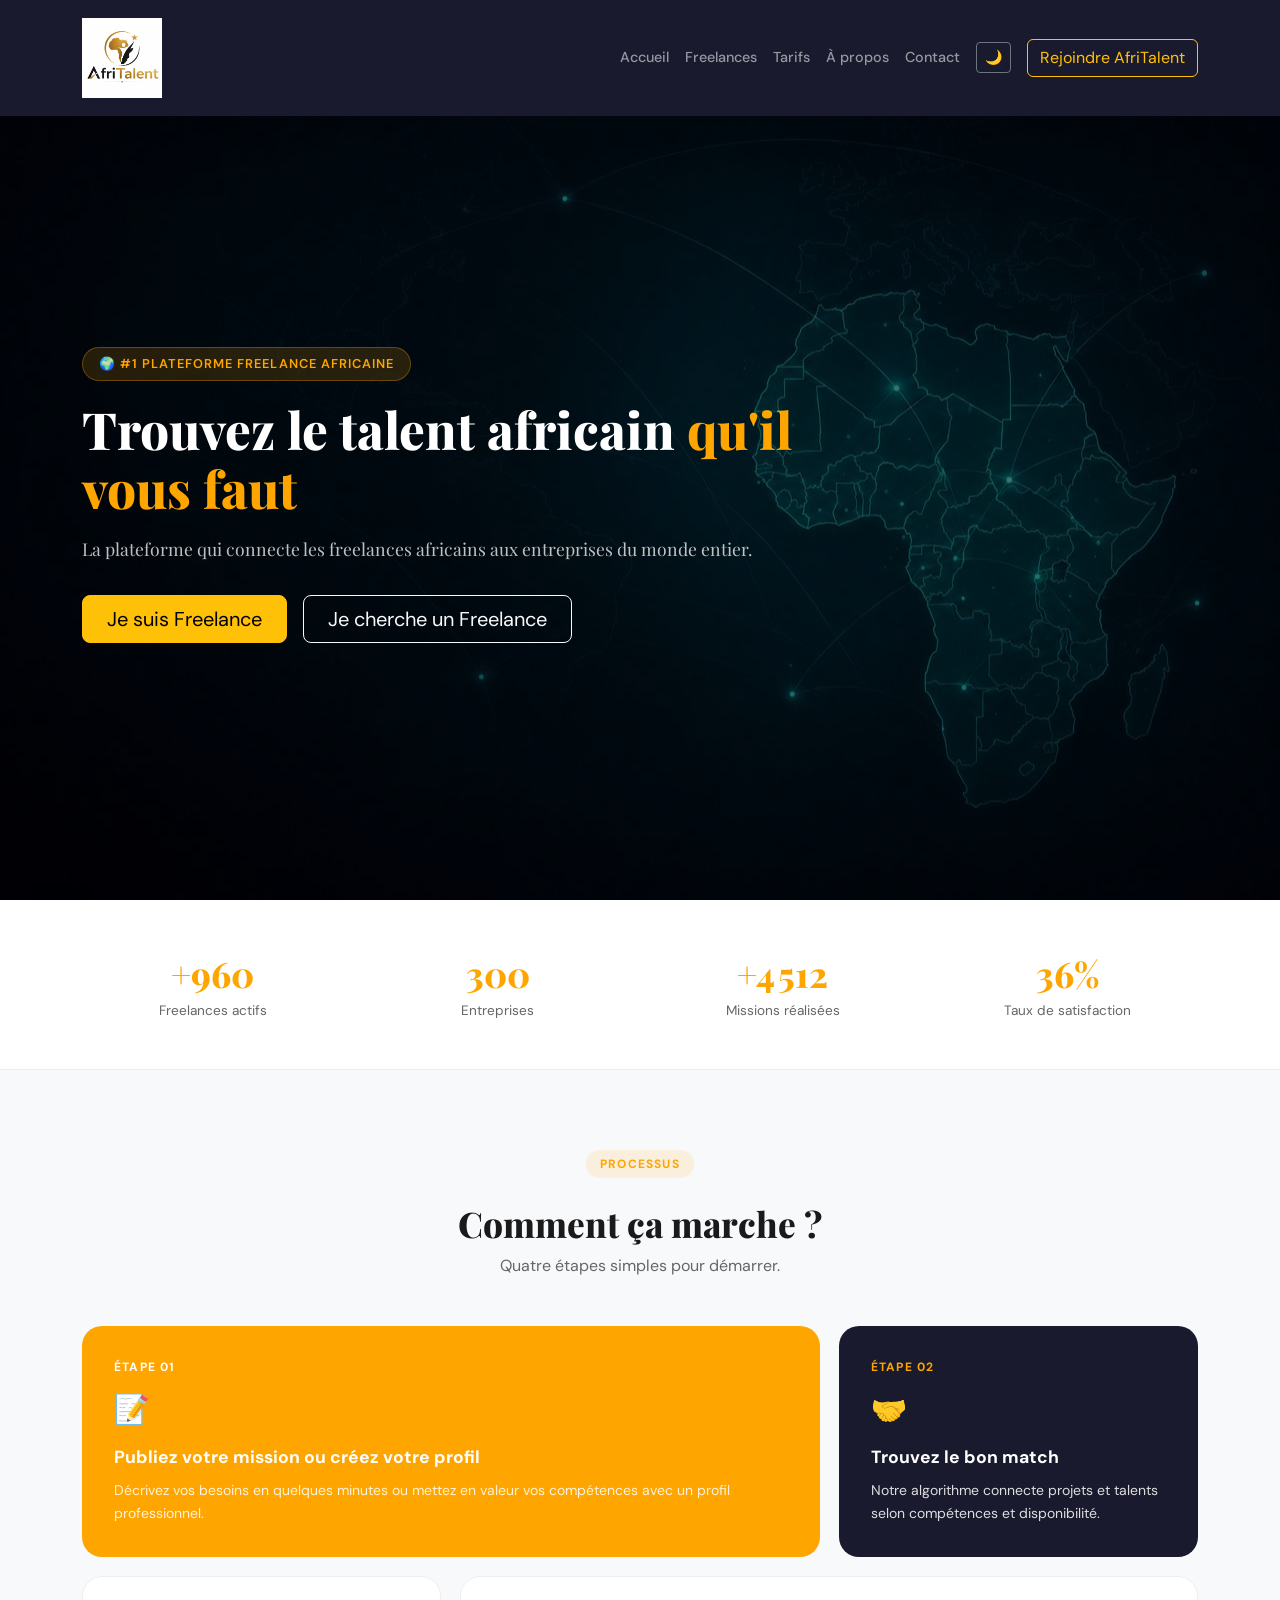
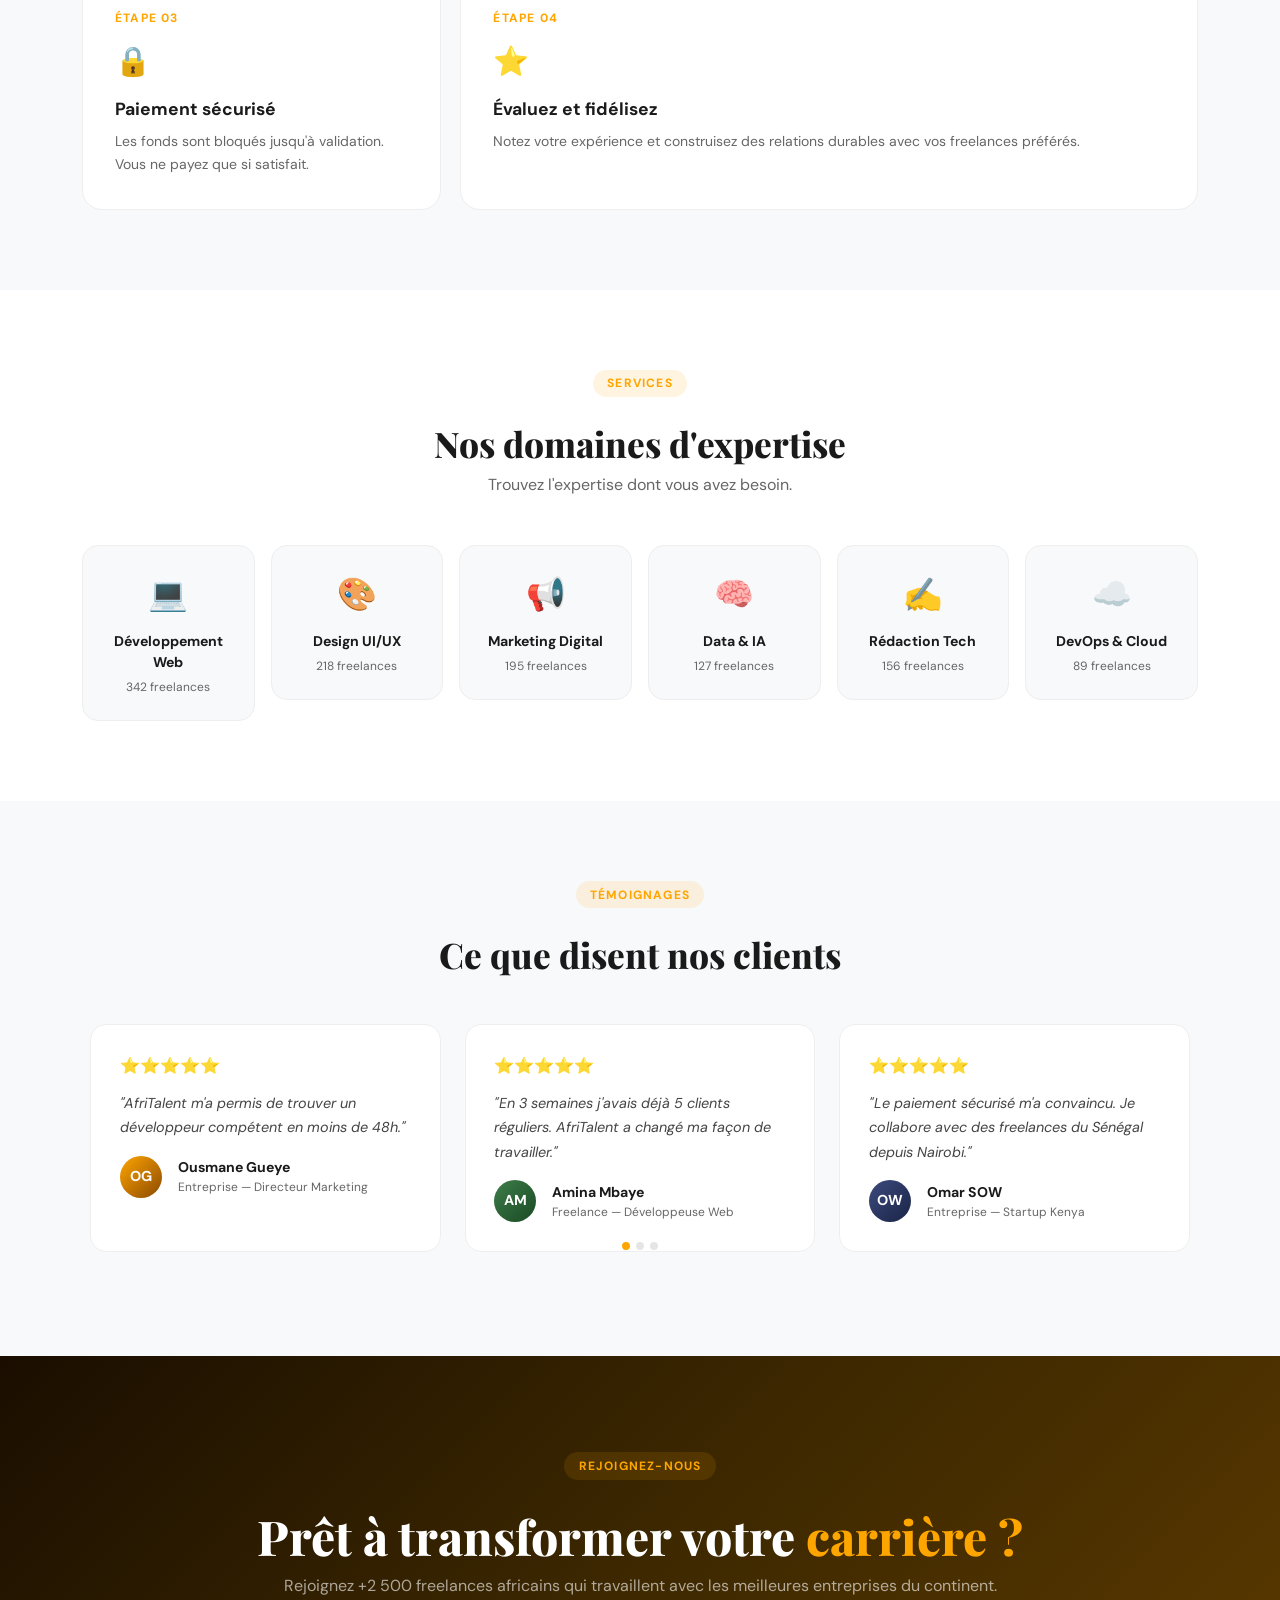
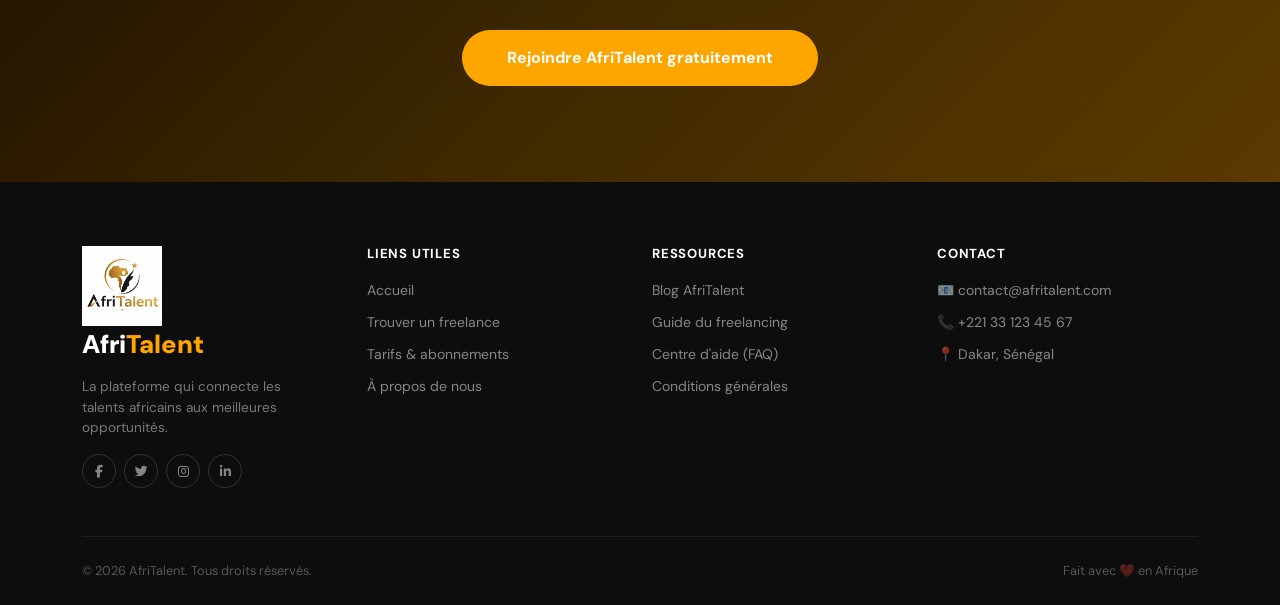
==== commit ef171472: "Déploiement : GitHub Pages activé, README finalisé et présentation PowerPoint ajoutée" ====
--- a/index.html
+++ b/index.html
@@ -386,12 +386,20 @@
                 </a>
                 <div class="footer-brand">Afri<span>Talent</span></div>
                 <p class="footer-desc">La plateforme qui connecte les talents africains aux meilleures opportunités.</p>
-                <div class="mt-3 d-flex gap-2">
-                    <a href="#" class="social-icon"><i class="fab fa-facebook-f"></i></a>
-                    <a href="#" class="social-icon"><i class="fab fa-twitter"></i></a>
-                    <a href="#" class="social-icon"><i class="fab fa-instagram"></i></a>
-                    <a href="#" class="social-icon"><i class="fab fa-linkedin-in"></i></a>
-                </div>
+            <div class="mt-3 d-flex gap-2">
+              <a href="https://www.facebook.com/share/17ggmD27HW/?mibextid=wwXIfr"class="social-icon" target="_blank">
+                <i class="fab fa-facebook-f"></i>
+              </a>
+              <a href="https://x.com/africalens?s=21"class="social-icon"target="_blank">
+                <i class="fab fa-twitter"></i>
+              </a>
+              <a href="https://www.instagram.com/afritalents?igsh=ZDV4eW44YXp2NHZ6" class="social-icon" target="_blank">
+                <i class="fab fa-instagram"></i>
+              </a>
+              <a href="https://www.linkedin.com/company/afritalents-nexus/" class="social-icon" target="_blank">
+                <i class="fab fa-linkedin-in"></i>
+              </a>
+            </div>
             </div>
             <div class="col-lg-3 col-md-6">
                 <h6 class="footer-title">Liens utiles</h6>
--- a/css/style.css
+++ b/css/style.css
@@ -55,7 +55,7 @@
     left: 0;
     width: 100%;
     z-index: 1000;
-    background: rgba(10, 10, 25, 0.95);
+    background: #1a1a2e !important;
     backdrop-filter: blur(10px);
     padding: 15px 40px;
 }
@@ -82,6 +82,11 @@
     inset: 0;
     background: rgba(0, 0, 0, 0.55);
     z-index: 0;
+}
+
+#hero .container{
+    position: relative;
+    z-index: 1;
 }
 
 #hero h1 {
